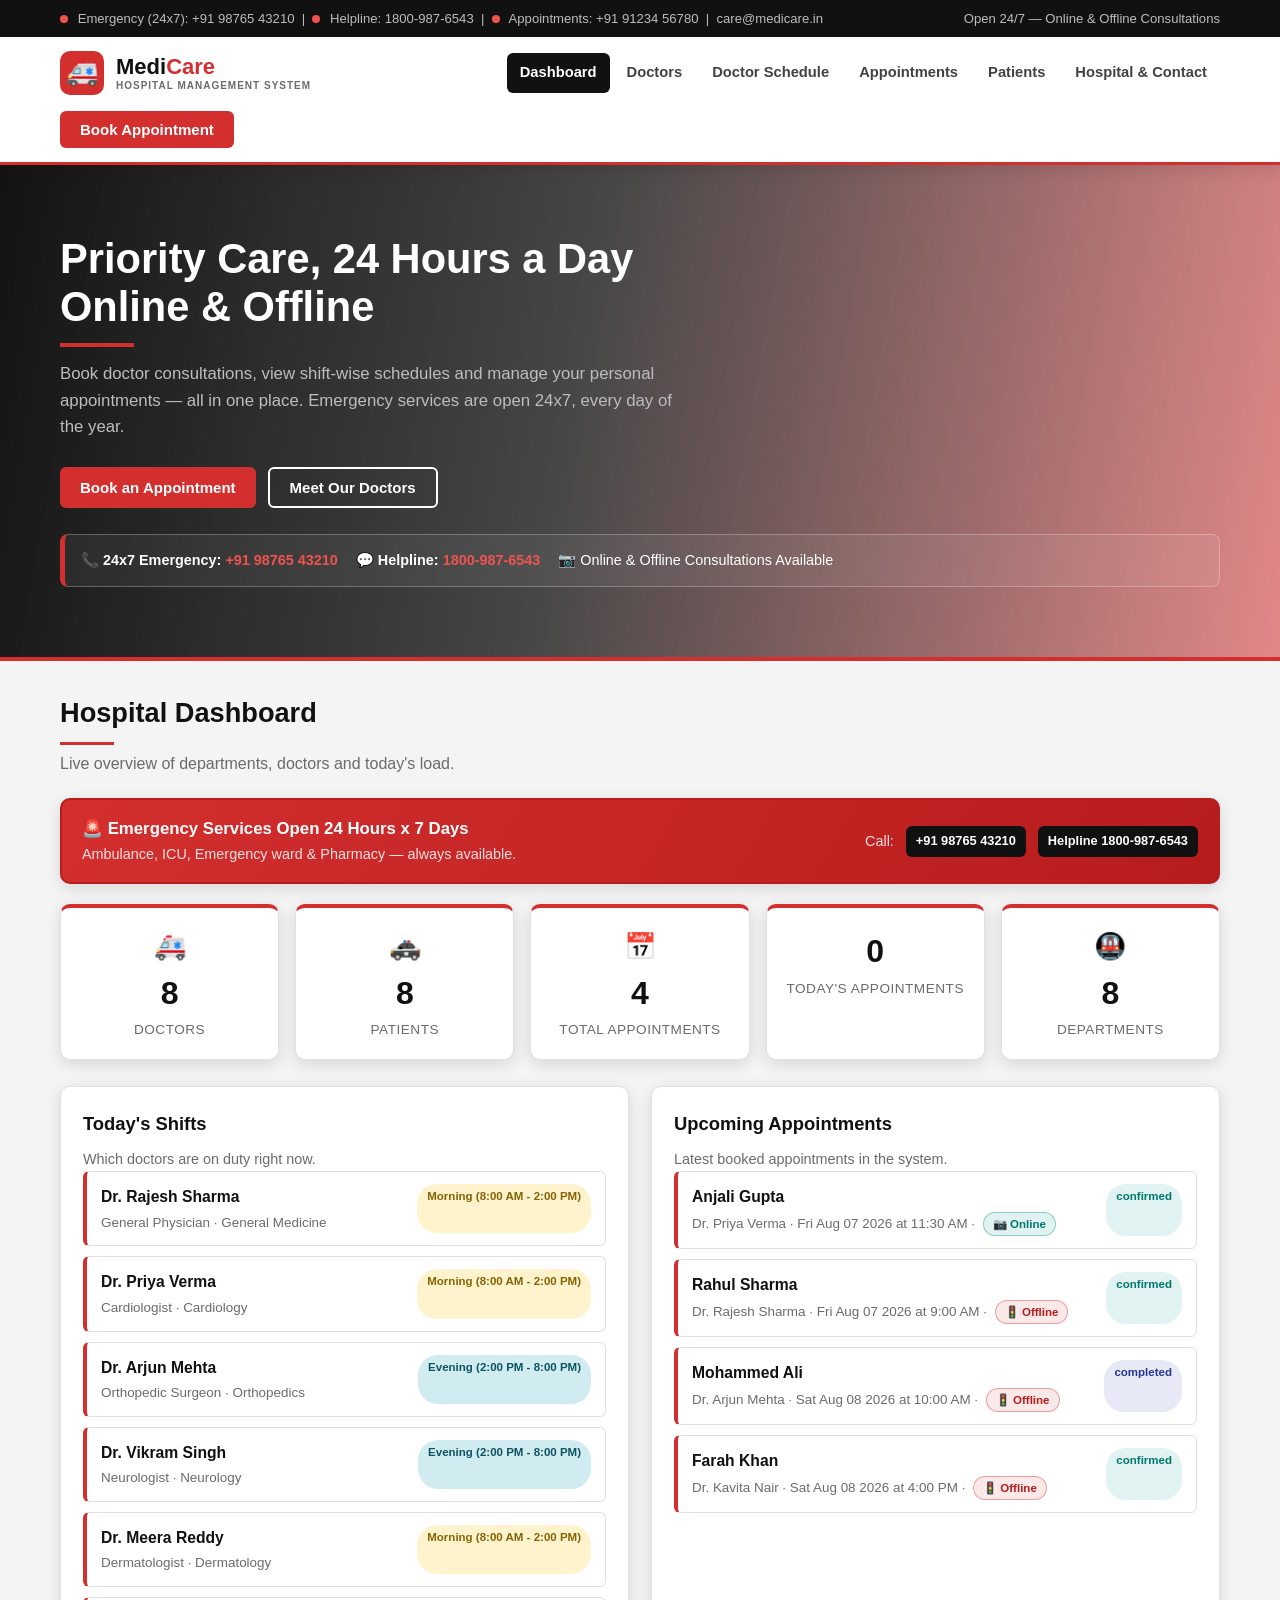
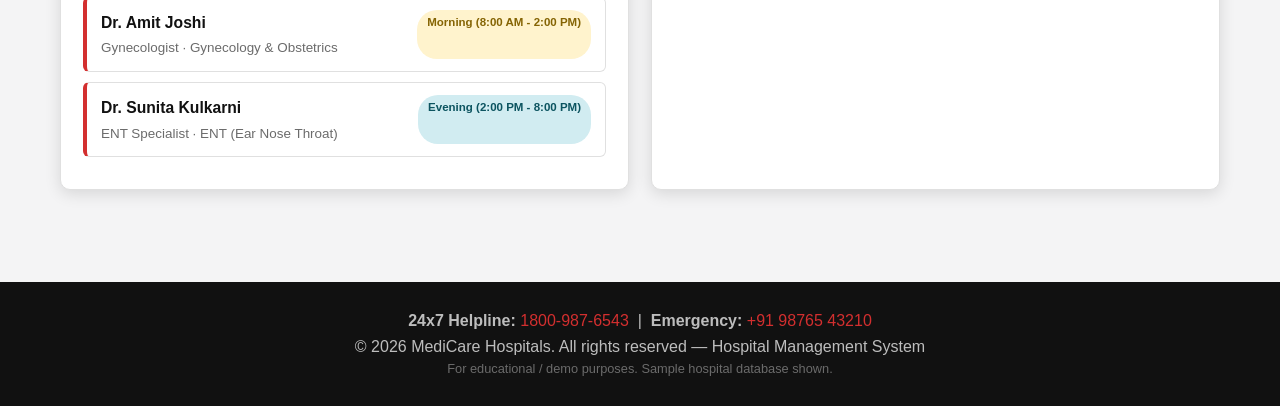
==== index.html @ 933fbe73 "Add MediCare Hospital Management System website" ====
<!DOCTYPE html>
<html lang="en">
<head>
    <meta charset="UTF-8">
    <meta name="viewport" content="width=device-width, initial-scale=1.0">
    <title>MediCare Hospital Management System</title>
    <link rel="stylesheet" href="css/style.css">
</head>
<body>

    <!-- Top Notification Bar -->
    <div class="topbar">
        <div class="container topbar-inner">
            <div class="topbar-item">
                <span class="dot"></span> Emergency (24x7): <a href="tel:+919876543210">+91 98765 43210</a> &nbsp;|&nbsp;
                <span class="dot"></span> Helpline: <a href="tel:18009876543">1800-987-6543</a> &nbsp;|&nbsp;
                <span class="dot"></span> Appointments: <a href="tel:+919123456780">+91 91234 56780</a> &nbsp;|&nbsp;
                <a href="mailto:care@medicare.in">care@medicare.in</a>
            </div>
            <div class="topbar-item">
                Open 24/7 &mdash; Online &amp; Offline Consultations
            </div>
        </div>
    </div>

    <!-- Header / Nav -->
    <header class="header">
        <div class="container header-inner">
            <div class="logo">
                <span class="logo-icon">&#128657;</span>
                <div class="logo-text">
                    Medi<span class="accent">Care</span>
                    <small>Hospital Management System</small>
                </div>
            </div>
            <nav class="nav">
                <a href="#" data-view="dashboard" class="active">Dashboard</a>
                <a href="#" data-view="doctors">Doctors</a>
                <a href="#" data-view="schedule">Doctor Schedule</a>
                <a href="#" data-view="appointments">Appointments</a>
                <a href="#" data-view="patients">Patients</a>
                <a href="#" data-view="hospital">Hospital &amp; Contact</a>
            </nav>
            <button class="btn btn-danger" id="btn-book-now">Book Appointment</button>
        </div>
    </header>

    <!-- HERO -->
    <section class="hero" id="hero">
        <div class="container">
            <h1>Priority Care, 24 Hours a Day<br>Online &amp; Offline</h1>
            <p>Book doctor consultations, view shift-wise schedules and manage your personal
                appointments &mdash; all in one place. Emergency services are open 24x7, every day of the year.</p>
            <div class="hero-actions">
                <button class="btn btn-danger" data-goto="appointments">Book an Appointment</button>
                <button class="btn btn-outline" data-goto="doctors">Meet Our Doctors</button>
            </div>
            <div class="hero-strip">
                <span>&#128222; <b>24x7 Emergency:</b> <a href="tel:+919876543210">+91 98765 43210</a></span>
                <span>&#128172; <b>Helpline:</b> <a href="tel:18009876543">1800-987-6543</a></span>
                <span>&#128247; Online &amp; Offline Consultations Available</span>
            </div>
        </div>
    </section>

    <!-- MAIN CONTENT -->
    <main class="container">

        <!-- DASHBOARD -->
        <section id="view-dashboard" class="view active">
            <div class="section-head">
                <h2>Hospital Dashboard</h2>
                <p>Live overview of departments, doctors and today's load.</p>
            </div>
            <div class="emergency-banner">
                <div>
                    <b>&#128680; Emergency Services Open 24 Hours x 7 Days</b>
                    <div class="muted">Ambulance, ICU, Emergency ward &amp; Pharmacy — always available.</div>
                </div>
                <div class="emergency-actions">
                    <span class="muted">Call:</span>
                    <a class="btn btn-danger btn-small" href="tel:+919876543210">+91 98765 43210</a>
                    <a class="btn btn-danger btn-small" href="tel:18009876543">Helpline 1800-987-6543</a>
                </div>
            </div>
            <div class="stats-grid">
                <div class="stat-card">
                    <div class="stat-icon">&#128657;</div>
                    <div class="stat-num" id="stat-doctors">0</div>
                    <div class="stat-label">Doctors</div>
                </div>
                <div class="stat-card">
                    <div class="stat-icon">&#128659;</div>
                    <div class="stat-num" id="stat-patients">0</div>
                    <div class="stat-label">Patients</div>
                </div>
                <div class="stat-card">
                    <div class="stat-icon">&#128197;</div>
                    <div class="stat-num" id="stat-appointments">0</div>
                    <div class="stat-label">Total Appointments</div>
                </div>
                <div class="stat-card">
                    <div class="stat-num" id="stat-today">0</div>
                    <div class="stat-label">Today's Appointments</div>
                </div>
                <div class="stat-card">
                    <div class="stat-icon">&#128647;</div>
                    <div class="stat-num" id="stat-departments">0</div>
                    <div class="stat-label">Departments</div>
                </div>
            </div>

            <div class="grid-2">
                <div class="card">
                    <h3>Today's Shifts</h3>
                    <p class="muted">Which doctors are on duty right now.</p>
                    <div id="dashboard-shifts"></div>
                </div>
                <div class="card">
                    <h3>Upcoming Appointments</h3>
                    <p class="muted">Latest booked appointments in the system.</p>
                    <div id="dashboard-appointments"></div>
                </div>
            </div>
        </section>

        <!-- DOCTORS -->
        <section id="view-doctors" class="view">
            <div class="section-head">
                <h2>Our Doctors</h2>
                <p>Search specialists and contact them directly. (Database sample data)</p>
            </div>
            <div class="toolbar">
                <input type="text" id="doctor-search" class="input" placeholder="Search by name, specialty or department...">
                <select id="doctor-dept-filter" class="input">
                    <option value="">All Departments</option>
                </select>
            </div>
            <div id="doctors-grid" class="doctors-grid"></div>
        </section>

        <!-- SCHEDULE -->
        <section id="view-schedule" class="view">
            <div class="section-head">
                <h2>Doctor Schedule</h2>
                <p>Shift-wise weekly schedule. Select a doctor and date to see their duty shift and timing.</p>
            </div>
            <div class="toolbar">
                <select id="schedule-doctor" class="input"></select>
                <input type="date" id="schedule-date" class="input">
            </div>
            <div class="grid-2">
                <div class="card" id="schedule-detail">
                    <h3>Shift Details</h3>
                    <div class="muted">Select a doctor and date to see the shift.</div>
                    <br>
                    <div class="shift-summary" id="schedule-summary"></div>
                </div>
                <div class="card">
                    <h3>Weekly Roster</h3>
                    <div class="muted">Full week view for the selected doctor.</div>
                    <div id="weekly-roster" class="roster"></div>
                </div>
            </div>
        </section>

        <!-- APPOINTMENTS -->
        <section id="view-appointments" class="view">
            <div class="section-head">
                <h2>Appointments</h2>
                <p>Book a new appointment with your preferred doctor and manage your personal appointments.</p>
            </div>
            <div class="grid-2">
                <div class="card">
                    <h3>Book New Appointment</h3>
                    <form id="appointment-form">
                        <label>Patient Full Name *</label>
                        <input type="text" id="appt-name" class="input" required>

                        <label>Gender *</label>
                        <select id="appt-gender" class="input" required>
                            <option value="">-- Select Gender --</option>
                            <option value="Male">Male</option>
                            <option value="Female">Female</option>
                            <option value="Other">Other</option>
                        </select>

                        <label>Phone Number *</label>
                        <input type="tel" id="appt-phone" class="input" required>

                        <label>Email *</label>
                        <input type="email" id="appt-email" class="input" required>

                        <label>Select Department</label>
                        <select id="appt-dept" class="input"></select>

                        <div class="doctor-row">
                            <div style="flex:1">
                                <label>Select Doctor *</label>
                                <select id="appt-doctor" class="input"></select>
                            </div>
                            <button type="button" class="btn btn-gray" id="btn-random-doctor"
                                title="Attach a random available doctor">&#127922; Random Doctor</button>
                        </div>
                        <div id="random-doctor-info" class="random-info muted"></div>

                        <label>Consultation Mode *</label>
                        <select id="appt-mode" class="input">
                            <option value="offline">Offline (Visit Hospital)</option>
                            <option value="online">Online (Video / Phone Consultation)</option>
                        </select>

                        <label>Appointment Date *</label>
                        <input type="date" id="appt-date" class="input" required>

                        <label>Available Time Slots (from doctor's shift)</label>
                        <div id="slot-picker" class="slot-picker">
                            <span class="muted">Choose a doctor &amp; date to see available slots.</span>
                        </div>

                        <label>Reason / Symptoms</label>
                        <textarea id="appt-reason" class="input" rows="3"
                            placeholder="Describe your symptoms briefly..."></textarea>

                        <button type="submit" class="btn btn-danger btn-block">Confirm Appointment</button>
                    </form>
                </div>
                <div class="card">
                    <h3>My Appointments</h3>
                    <div class="toolbar">
                        <input type="text" id="appt-search" class="input" placeholder="Search by name, doctor or phone...">
                    </div>
                    <div id="appointments-list"></div>
                </div>
            </div>
        </section>

        <!-- PATIENTS -->
        <section id="view-patients" class="view">
            <div class="section-head">
                <h2>Patient Directory</h2>
                <p>Registered patients in the hospital database.</p>
            </div>
            <div class="toolbar">
                <input type="text" id="patient-search" class="input" placeholder="Search patients...">
            </div>
            <div class="table-wrap">
                <table class="table">
                    <thead>
                        <tr>
                            <th>Patient ID</th>
                            <th>Name</th>
                            <th>Phone</th>
                            <th>Email</th>
                            <th>Blood Group</th>
                            <th>Age</th>
                            <th>Appointments</th>
                        </tr>
                    </thead>
                    <tbody id="patients-tbody"></tbody>
                </table>
            </div>
        </section>

        <!-- HOSPITAL & CONTACT -->
        <section id="view-hospital" class="view">
            <div class="section-head">
                <h2>Hospital &amp; Contact</h2>
                <p>Locations, contact details, opening times and hospital management information.</p>
            </div>
            <div class="grid-3">
                <div class="card contact-card">
                    <h3>Emergency / Contact</h3>
                    <p><b>24x7 Emergency:</b> <a href="tel:+919876543210">+91 98765 43210</a></p>
                    <p><b>24x7 Helpline:</b> <a href="tel:18009876543">1800-987-6543</a></p>
                    <p><b>Appointments:</b> <a href="tel:+919123456780">+91 91234 56780</a></p>
                    <p><b>Reception:</b> <a href="tel:+91120000000">+91 9120 000 000</a></p>
                    <p><b>Email:</b> <a href="mailto:care@medicare.in">care@medicare.in</a></p>
                    <p><b>Email:</b> <a href="mailto:appointments@medicare.in">appointments@medicare.in</a></p>
                </div>
                <div class="card contact-card">
                    <h3>🗺 Locations</h3>
                    <p><b>Main Campus</b><br>12, Health Avenue, MG Road, Indore, MP - 452001</p>
                    <p><b>City Branch</b><br>45, Green Park, Vijay Nagar, Indore, MP - 452010</p>
                    <p><b>North Wing</b><br>8, Ring Road, Bhopal, MP - 462001</p>
                </div>
                <div class="card contact-card">
                    <h3>🕒 Emergency Open 24x7</h3>
                    <p><b>Emergency / ICU:</b> Open 24 &times; 7, all year</p>
                    <p><b>Ambulance:</b> Available 24 &times; 7</p>
                    <p><b>Pharmacy:</b> Open 24 &times; 7</p>
                    <p><b>OPD (Outpatient):</b> Mon &mdash; Sat, 8:00 AM &ndash; 8:00 PM</p>
                    <p><b>Laboratory:</b> 7:00 AM &ndash; 10:00 PM</p>
                    <p><b>Sunday:</b> Emergency 24x7 &amp; OPD (10 AM &ndash; 2 PM)</p>
                    <h3 style="margin-top:18px">Consultation Options</h3>
                    <p><b>Offline:</b> Visit hospital in person &mdash; the doctor consults you face-to-face.</p>
                    <p><b>Online:</b> Video / phone consultation from home &mdash; book an online slot.</p>
                    <h3 style="margin-top:18px">Shift Timings</h3>
                    <p><b>Morning Shift:</b> 8:00 AM &ndash; 2:00 PM</p>
                    <p><b>Evening Shift:</b> 2:00 PM &ndash; 8:00 PM</p>
                    <p><b>Night Shift:</b> 8:00 PM &ndash; 8:00 AM</p>
                </div>
            </div>
            <div class="card">
                <h3>Contact any Doctor</h3>
                <p class="muted">Call or email any doctor directly from the roster below.</p>
                <div id="contact-doctors"></div>
            </div>
        </section>
    </main>

    <!-- FOOTER -->
    <footer class="footer">
        <div class="container">
            <p><b>24x7 Helpline:</b> <a href="tel:18009876543">1800-987-6543</a> &nbsp;|&nbsp;
                <b>Emergency:</b> <a href="tel:+919876543210">+91 98765 43210</a></p>
            <p>&copy; 2026 MediCare Hospitals. All rights reserved &mdash; Hospital Management System</p>
            <p class="muted">For educational / demo purposes. Sample hospital database shown.</p>
        </div>
    </footer>

    <!-- TOAST -->
    <div id="toast" class="toast"></div>

    <script src="js/data.js"></script>
    <script src="js/app.js"></script>
</body>
</html>
---- css/style.css ----
/* =========================================================
   MediCare Hospital Management System
   Theme: Red / Black / Gray
   ========================================================= */

:root {
    --red: #d32f2f;
    --red-dark: #b71c1c;
    --red-light: #ef5350;
    --black: #111111;
    --black-2: #1a1a1a;
    --gray-900: #212121;
    --gray-700: #424242;
    --gray-500: #6b6b6b;
    --gray-300: #bdbdbd;
    --gray-200: #e0e0e0;
    --gray-100: #f4f4f5;
    --gray-50: #fafafa;
    --white: #ffffff;
    --shadow: 0 4px 16px rgba(0, 0, 0, 0.12);
    --radius: 10px;
}

* { margin: 0; padding: 0; box-sizing: border-box; }

body {
    font-family: 'Segoe UI', Tahoma, Geneva, Verdana, sans-serif;
    background: var(--gray-100);
    color: var(--black);
    line-height: 1.6;
}

.container { max-width: 1200px; margin: 0 auto; padding: 0 20px; }

a { color: var(--red); text-decoration: none; }
a:hover { color: var(--red-dark); }

.muted { color: var(--gray-500); font-size: 0.9rem; }

/* ---------- TOP BAR ---------- */
.topbar {
    background: var(--black);
    color: var(--gray-300);
    font-size: 0.82rem;
    padding: 8px 0;
}
.topbar-inner { display: flex; justify-content: space-between; flex-wrap: wrap; gap: 8px; }
.topbar a { color: var(--gray-300); }
.topbar a:hover { color: var(--white); }
.dot {
    display: inline-block; width: 8px; height: 8px;
    background: var(--red-light); border-radius: 50%;
    margin-right: 6px; animation: pulse 1.4s infinite;
}
@keyframes pulse {
    0% { box-shadow: 0 0 0 0 rgba(239, 83, 80, 0.7); }
    70% { box-shadow: 0 0 0 8px rgba(239, 83, 80, 0); }
    100% { box-shadow: 0 0 0 0 rgba(239, 83, 80, 0); }
}

/* ---------- HEADER ---------- */
.header {
    background: var(--white);
    border-bottom: 3px solid var(--red);
    padding: 14px 0;
    position: sticky; top: 0; z-index: 50;
    box-shadow: var(--shadow);
}
.header-inner { display: flex; align-items: center; justify-content: space-between; gap: 16px; flex-wrap: wrap; }
.logo { display: flex; align-items: center; gap: 12px; }
.logo-icon {
    width: 44px; height: 44px;
    background: var(--red);
    color: var(--white);
    font-size: 26px; font-weight: 700;
    display: flex; align-items: center; justify-content: center;
    border-radius: 10px;
}
.logo-text {
    font-size: 22px; font-weight: 800; color: var(--black); line-height: 1.1;
}
.logo-text small {
    display: block; font-size: 10px; font-weight: 600;
    color: var(--gray-500); letter-spacing: 1px; text-transform: uppercase;
}
.accent { color: var(--red); }

.nav { display: flex; gap: 4px; flex-wrap: wrap; }
.nav a {
    color: var(--gray-700);
    font-weight: 600; font-size: 0.92rem;
    padding: 8px 13px; border-radius: 6px;
    transition: all .2s;
}
.nav a:hover { background: var(--gray-100); }
.nav a.active { background: var(--black); color: var(--white); }

/* ---------- BUTTONS ---------- */
.btn {
    display: inline-block;
    padding: 10px 20px;
    font-size: 0.94rem; font-weight: 700;
    border: none; border-radius: 6px; cursor: pointer;
    transition: all .2s;
}
.btn-danger { background: var(--red); color: var(--white); }
.btn-danger:hover { background: var(--red-dark); transform: translateY(-1px); }
.btn-block { width: 100%; margin-top: 14px; }
.btn-outline {
    background: transparent; color: var(--white);
    border: 2px solid var(--white);
}
.btn-outline:hover { background: var(--white); color: var(--black); }
.btn-small { padding: 5px 10px; font-size: 0.8rem; }
.btn-gray { background: var(--gray-200); color: var(--black); }
.btn-gray:hover { background: var(--gray-300); }

/* ---------- HERO ---------- */
.hero {
    background:
        linear-gradient(100deg, rgba(0,0,0,.92) 0%, rgba(33,33,33,.82) 45%, rgba(211,47,47,.55) 100%),
        repeating-linear-gradient(45deg, transparent, transparent 26px, rgba(255,255,255,.02) 26px, rgba(255,255,255,.02) 28px);
    color: var(--white);
    padding: 70px 0;
    border-bottom: 4px solid var(--red);
}
.hero h1 { font-size: 2.6rem; font-weight: 800; line-height: 1.15; margin-bottom: 14px; }
.hero h1::after { content: ''; display: block; width: 74px; height: 4px; background: var(--red); margin-top: 12px; }
.hero p { max-width: 620px; color: var(--gray-300); font-size: 1.05rem; margin-bottom: 26px; }
.hero-actions { display: flex; gap: 12px; flex-wrap: wrap; }

.hero-strip {
    display: flex; gap: 18px; flex-wrap: wrap;
    margin-top: 26px; padding: 14px 16px;
    border: 1px solid rgba(255,255,255,.25);
    border-left: 5px solid var(--red);
    background: rgba(255,255,255,.06);
    border-radius: 8px; font-size: 0.9rem;
}
.hero-strip a { color: var(--red-light); font-weight: 700; }
.hero-strip a:hover { color: var(--white); }

/* ---------- VIEWS ---------- */
.view { display: none; padding: 30px 0 40px; }
.view.active { display: block; animation: fadeIn .3s ease; }
@keyframes fadeIn { from { opacity: 0; transform: translateY(6px); } to { opacity: 1; transform: none; } }

.section-head { margin-bottom: 22px; }
.section-head h2 {
    font-size: 1.7rem; color: var(--black);
    position: relative; padding-bottom: 10px; margin-bottom: 6px;
}
.section-head h2::after {
    content: ''; position: absolute; left: 0; bottom: 0;
    width: 54px; height: 3px; background: var(--red);
}
.section-head p { color: var(--gray-500); }

/* ---------- STATS ---------- */
.emergency-banner {
    display: flex; justify-content: space-between; align-items: center;
    gap: 14px; flex-wrap: wrap;
    background: linear-gradient(120deg, var(--red), var(--red-dark));
    color: var(--white);
    padding: 16px 20px; border-radius: var(--radius);
    margin-bottom: 20px; box-shadow: var(--shadow);
    border: 2px solid var(--red-dark);
}
.emergency-banner .muted { color: rgba(255,255,255,.85); }
.emergency-banner b { font-size: 1.05rem; }
.emergency-banner a.btn { margin-left: 6px; }
.emergency-banner a.btn-danger { background: var(--black); }
.emergency-banner a.btn-danger:hover { background: var(--gray-700); }
.emergency-actions { display: flex; align-items: center; gap: 6px; flex-wrap: wrap; }

.stats-grid {
    display: grid;
    grid-template-columns: repeat(auto-fit, minmax(170px, 1fr));
    gap: 16px; margin-bottom: 26px;
}
.stat-card {
    background: var(--white);
    border: 1px solid var(--gray-200);
    border-top: 4px solid var(--red);
    border-radius: var(--radius);
    padding: 18px; text-align: center;
    box-shadow: var(--shadow);
}
.stat-icon { font-size: 26px; }
.stat-num { font-size: 2rem; font-weight: 800; color: var(--black); }
.stat-label { color: var(--gray-500); font-size: 0.85rem; text-transform: uppercase; letter-spacing: .5px; }

/* ---------- CARDS ---------- */
.card {
    background: var(--white);
    border: 1px solid var(--gray-200);
    border-radius: var(--radius);
    padding: 22px;
    box-shadow: var(--shadow);
    margin-bottom: 22px;
}
.card h3 { font-size: 1.15rem; color: var(--black); margin-bottom: 10px; }
.grid-2 { display: grid; grid-template-columns: 1fr 1fr; gap: 22px; }
.grid-3 { display: grid; grid-template-columns: repeat(auto-fit, minmax(300px, 1fr)); gap: 22px; }

/* ---------- TOOLBAR / INPUTS ---------- */
.toolbar {
    display: flex; gap: 12px; flex-wrap: wrap;
    margin-bottom: 18px; align-items: center;
}

.doctor-row {
    display: flex; gap: 12px; align-items: flex-end; flex-wrap: wrap;
}
.doctor-row .input { width: 100%; }
.doctor-row .btn {
    height: 42px; white-space: nowrap; flex-shrink: 0;
}
.random-info {
    margin-top: 8px; font-size: 0.85rem;
    background: rgba(211,47,47,.06);
    border-left: 3px solid var(--red);
    padding: 6px 10px; border-radius: 0 6px 6px 0;
}
.doc-attach {
    margin-top: 6px; font-size: 0.85rem;
    background: var(--gray-100);
    border-radius: 6px; padding: 4px 10px;
    display: inline-block;
}
.doc-attach a { font-weight: 600; }
.input {
    padding: 10px 14px;
    border: 1px solid var(--gray-300);
    border-radius: 6px;
    font-size: 0.95rem;
    background: var(--white); color: var(--black);
    flex: 1; min-width: 200px;
    transition: border .2s;
}
.input:focus { outline: none; border-color: var(--red); box-shadow: 0 0 0 3px rgba(211,47,47,.14); }
select.input { flex: 0 1 260px; }
textarea.input { resize: vertical; }
label { display: block; font-size: 0.85rem; font-weight: 700; color: var(--gray-700); margin: 12px 0 6px; }

/* ---------- DOCTORS GRID ---------- */
.doctors-grid {
    display: grid;
    grid-template-columns: repeat(auto-fill, minmax(270px, 1fr));
    gap: 18px;
}
.doctor-card {
    background: var(--white);
    border: 1px solid var(--gray-200);
    border-radius: var(--radius);
    overflow: hidden;
    box-shadow: var(--shadow);
    transition: transform .2s;
}
.doctor-card:hover { transform: translateY(-4px); }
.doctor-head {
    background: linear-gradient(120deg, var(--black), var(--gray-900));
    color: var(--white);
    padding: 16px; display: flex; gap: 14px; align-items: center;
}
.doctor-avatar {
    width: 54px; height: 54px; border-radius: 50%;
    background: var(--red); color: var(--white);
    display: flex; align-items: center; justify-content: center;
    font-weight: 800; font-size: 1.3rem;
    border: 3px solid var(--gray-700);
    flex-shrink: 0;
}
.doctor-head h4 { font-size: 1.05rem; }
.doctor-head .spec { color: var(--gray-300); font-size: 0.82rem; }
.doctor-body { padding: 14px 16px; font-size: 0.9rem; }
.doctor-body p { margin-bottom: 7px; color: var(--gray-700); }
.doctor-body b { color: var(--black); }
.doctor-actions { padding: 0 16px 16px; display: flex; gap: 8px; flex-wrap: wrap; }
.dept-tag {
    display: inline-block; font-size: 0.72rem; font-weight: 700;
    background: var(--gray-100); color: var(--gray-700);
    border: 1px solid var(--gray-300);
    padding: 2px 9px; border-radius: 20px; margin: 4px 4px 0 0;
}
.dept-tag.red { background: rgba(211,47,47,.1); color: var(--red-dark); border-color: var(--red-light); }

/* ---------- SCHEDULE ---------- */
.shift-summary .shift-line {
    border-left: 4px solid var(--red);
    background: var(--gray-50);
    padding: 10px 14px; margin: 8px 0; border-radius: 0 6px 6px 0;
}
.shift-line b { color: var(--black); }
.badge {
    display: inline-block; font-size: 0.72rem; font-weight: 700;
    padding: 3px 10px; border-radius: 20px;
}
.badge.morning { background: #fff3cd; color: #856404; }
.badge.evening { background: #d1ecf1; color: #0c5460; }
.badge.night { background: #e2e3e5; color: #383d3f; }
.badge.off { background: var(--red); color: var(--white); }

.roster { margin-top: 12px; }
.roster-day {
    display: flex; justify-content: space-between; align-items: center;
    padding: 10px 12px; border-bottom: 1px solid var(--gray-200);
    font-size: 0.9rem;
}
.roster-day .dow { font-weight: 700; color: var(--black); width: 44px; }
.roster-day.today { background: rgba(211,47,47,.08); border-radius: 6px; }

/* ---------- SLOT PICKER ---------- */
.slot-picker { display: flex; flex-wrap: wrap; gap: 8px; }
.slot {
    background: var(--gray-100);
    border: 1px solid var(--gray-300);
    border-radius: 6px;
    padding: 8px 12px;
    font-size: 0.85rem; font-weight: 600;
    color: var(--gray-700);
    cursor: pointer;
    transition: all .15s;
    user-select: none;
}
.slot:hover { border-color: var(--red); color: var(--red); }
.slot.selected { background: var(--red); border-color: var(--red); color: var(--white); }
.slot.taken {
    background: var(--gray-200); color: var(--gray-500);
    cursor: not-allowed; text-decoration: line-through;
}

/* ---------- TABLES ---------- */
.table-wrap { overflow-x: auto; background: var(--white); border: 1px solid var(--gray-200); border-radius: var(--radius); }
.table { width: 100%; border-collapse: collapse; font-size: 0.9rem; }
.table th {
    background: var(--black); color: var(--white);
    text-align: left; padding: 12px 14px; font-size: 0.8rem;
    text-transform: uppercase; letter-spacing: .5px;
}
.table td { padding: 12px 14px; border-bottom: 1px solid var(--gray-200); }
.table tbody tr:nth-child(even) { background: var(--gray-50); }
.table tbody tr:hover { background: rgba(211,47,47,.05); }

/* ---------- LISTS (appointments / patients) ---------- */
.list-item {
    border: 1px solid var(--gray-200);
    border-left: 4px solid var(--red);
    border-radius: 6px;
    padding: 12px 14px;
    margin-bottom: 10px;
    background: var(--white);
    display: flex; justify-content: space-between; gap: 10px; flex-wrap: wrap;
}
.list-item .li-main b { color: var(--black); font-size: 0.98rem; }
.list-item .li-main div { color: var(--gray-500); font-size: 0.84rem; margin-top: 2px; }
.status {
    display: inline-block; font-size: 0.72rem; font-weight: 700;
    padding: 3px 10px; border-radius: 20px;
}
.status.confirmed { background: rgba(0,150,136,.12); color: #00796b; }
.status.completed { background: rgba(63,81,181,.12); color: #283593; }
.status.cancelled { background: rgba(211,47,47,.12); color: var(--red-dark); }

.empty {
    text-align: center; color: var(--gray-500);
    padding: 24px 10px; font-size: 0.92rem;
}

/* ---------- MODE BADGES (online / offline) ---------- */
.mode {
    display: inline-block; font-size: 0.72rem; font-weight: 700;
    padding: 2px 9px; border-radius: 20px; margin-left: 4px;
    vertical-align: middle;
}
.mode.online  { background: rgba(0,150,136,.12); color: #00796b; border: 1px solid rgba(0,150,136,.4); }
.mode.offline { background: rgba(211,47,47,.10); color: var(--red-dark); border: 1px solid rgba(211,47,47,.4); }

/* ---------- TOAST ---------- */
.toast {
    position: fixed; bottom: 24px; right: 24px;
    background: var(--black); color: var(--white);
    padding: 14px 22px; border-radius: 8px;
    border-left: 5px solid var(--red);
    box-shadow: var(--shadow);
    opacity: 0; transform: translateY(20px);
    transition: all .3s; z-index: 100;
    pointer-events: none; max-width: 340px;
}
.toast.show { opacity: 1; transform: none; }

/* ---------- FOOTER ---------- */
.footer {
    background: var(--black); color: var(--gray-300);
    text-align: center; padding: 26px 0; margin-top: 30px;
}
.footer .muted { color: var(--gray-500); font-size: 0.8rem; }

/* ---------- RESPONSIVE ---------- */
@media (max-width: 860px) {
    .grid-2 { grid-template-columns: 1fr; }
    .header-inner { flex-direction: column; }
    .nav { justify-content: center; }
    .hero h1 { font-size: 2rem; }
    .tomorrow { display: none; }
}
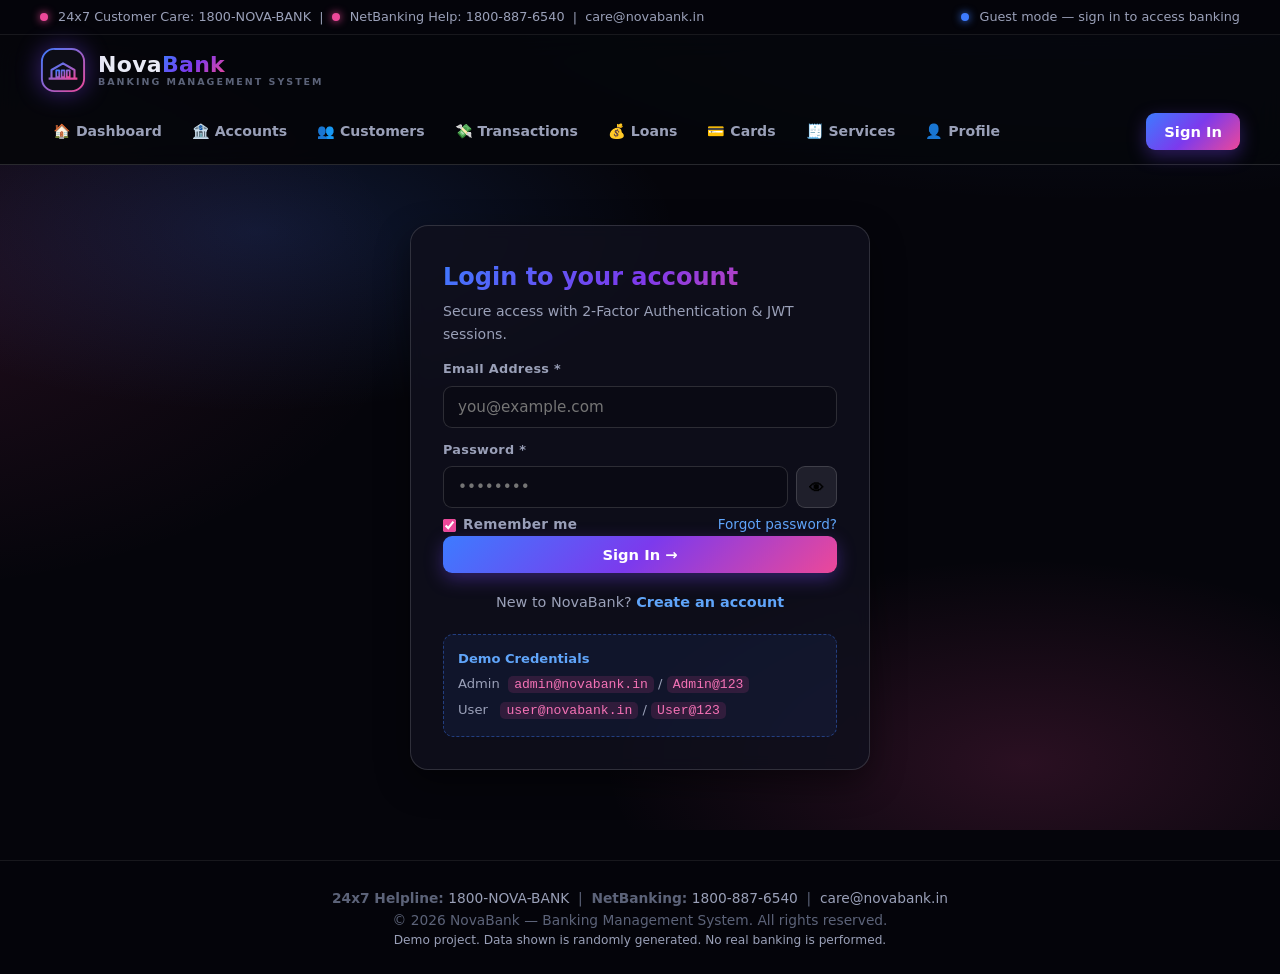
==== commit 77739a84: "Add PrismBank banking database system (black/pink/blue, OTP, CRUD, loans, reports)" ====
--- a/index.html
+++ b/index.html
@@ -3,308 +3,565 @@
 <head>
     <meta charset="UTF-8">
     <meta name="viewport" content="width=device-width, initial-scale=1.0">
-    <title>MediCare Hospital Management System</title>
+    <title>NovaBank — Banking Management System</title>
     <link rel="stylesheet" href="css/style.css">
 </head>
 <body>
 
-    <!-- Top Notification Bar -->
+    <!-- TOP BAR -->
     <div class="topbar">
         <div class="container topbar-inner">
             <div class="topbar-item">
-                <span class="dot"></span> Emergency (24x7): <a href="tel:+919876543210">+91 98765 43210</a> &nbsp;|&nbsp;
-                <span class="dot"></span> Helpline: <a href="tel:18009876543">1800-987-6543</a> &nbsp;|&nbsp;
-                <span class="dot"></span> Appointments: <a href="tel:+919123456780">+91 91234 56780</a> &nbsp;|&nbsp;
-                <a href="mailto:care@medicare.in">care@medicare.in</a>
-            </div>
-            <div class="topbar-item">
-                Open 24/7 &mdash; Online &amp; Offline Consultations
-            </div>
+                <span class="dot"></span> 24x7 Customer Care: <a href="tel:18006682265">1800-NOVA-BANK</a> &nbsp;|&nbsp;
+                <span class="dot"></span> NetBanking Help: <a href="tel:18009876540">1800-887-6540</a> &nbsp;|&nbsp;
+                <a href="mailto:care@novabank.in">care@novabank.in</a>
+            </div>
+            <div class="topbar-item" id="topbar-session"></div>
         </div>
     </div>
 
-    <!-- Header / Nav -->
+    <!-- HEADER -->
     <header class="header">
         <div class="container header-inner">
             <div class="logo">
-                <span class="logo-icon">&#128657;</span>
+                <svg viewBox="0 0 48 48" width="46" height="46" aria-hidden="true">
+                    <defs>
+                        <linearGradient id="lgN" x1="0" y1="0" x2="1" y2="1">
+                            <stop offset="0%" stop-color="#3d7bff"/>
+                            <stop offset="100%" stop-color="#ec4899"/>
+                        </linearGradient>
+                    </defs>
+                    <rect x="2" y="2" width="44" height="44" rx="13" fill="#0d0d16" stroke="url(#lgN)" stroke-width="2"/>
+                    <path d="M9 33h30M12 33v-9l12-7 12 7v9H12z" stroke="url(#lgN)" stroke-width="2.2" stroke-linejoin="round" fill="none"/>
+                    <path d="M17 24.5h3v7h-3zM22.5 24.5h3v7h-3zM28 24.5h3v7h-3z" stroke="url(#lgN)" stroke-width="1.8" stroke-linejoin="round" fill="none"/>
+                </svg>
                 <div class="logo-text">
-                    Medi<span class="accent">Care</span>
-                    <small>Hospital Management System</small>
-                </div>
-            </div>
-            <nav class="nav">
-                <a href="#" data-view="dashboard" class="active">Dashboard</a>
-                <a href="#" data-view="doctors">Doctors</a>
-                <a href="#" data-view="schedule">Doctor Schedule</a>
-                <a href="#" data-view="appointments">Appointments</a>
-                <a href="#" data-view="patients">Patients</a>
-                <a href="#" data-view="hospital">Hospital &amp; Contact</a>
-            </nav>
-            <button class="btn btn-danger" id="btn-book-now">Book Appointment</button>
+                    Nova<span class="accent">Bank</span>
+                    <small>Banking Management System</small>
+                </div>
+            </div>
+            <nav class="nav" id="main-nav"><!-- rendered by JS --></nav>
+            <div class="header-actions" id="header-user"></div>
         </div>
     </header>
 
-    <!-- HERO -->
-    <section class="hero" id="hero">
-        <div class="container">
-            <h1>Priority Care, 24 Hours a Day<br>Online &amp; Offline</h1>
-            <p>Book doctor consultations, view shift-wise schedules and manage your personal
-                appointments &mdash; all in one place. Emergency services are open 24x7, every day of the year.</p>
-            <div class="hero-actions">
-                <button class="btn btn-danger" data-goto="appointments">Book an Appointment</button>
-                <button class="btn btn-outline" data-goto="doctors">Meet Our Doctors</button>
-            </div>
-            <div class="hero-strip">
-                <span>&#128222; <b>24x7 Emergency:</b> <a href="tel:+919876543210">+91 98765 43210</a></span>
-                <span>&#128172; <b>Helpline:</b> <a href="tel:18009876543">1800-987-6543</a></span>
-                <span>&#128247; Online &amp; Offline Consultations Available</span>
+    <!-- AUTH SECTION -->
+    <section id="auth-section" class="auth-section">
+        <div class="auth-bg"></div>
+        <div class="auth-wrap">
+
+            <!-- LOGIN -->
+            <div class="auth-card" id="auth-login">
+                <h2>Login to your account</h2>
+                <p class="muted">Secure access with 2-Factor Authentication &amp; JWT sessions.</p>
+                <form id="login-form">
+                    <label>Email Address *</label>
+                    <input type="email" id="login-email" class="input" placeholder="you@example.com" required>
+                    <label>Password *</label>
+                    <div class="pwd-wrap">
+                        <input type="password" id="login-password" class="input" placeholder="••••••••" required>
+                        <button type="button" class="btn btn-icon" data-pwd-toggle="login-password">👁</button>
+                    </div>
+                    <div class="form-row-between">
+                        <label class="checkbox-line"><input type="checkbox" id="login-remember" checked> Remember me</label>
+                        <a href="#" id="link-forgot" class="link">Forgot password?</a>
+                    </div>
+                    <button type="submit" class="btn btn-grad btn-block">Sign In →</button>
+                </form>
+                <p class="auth-switch">New to NovaBank? <a href="#" id="link-register">Create an account</a></p>
+                <div class="demo-box">
+                    <b>Demo Credentials</b>
+                    <div>Admin &nbsp;<code>admin@novabank.in</code> / <code>Admin@123</code></div>
+                    <div>User &nbsp;&nbsp;<code>user@novabank.in</code> / <code>User@123</code></div>
+                </div>
+            </div>
+
+            <!-- REGISTER -->
+            <div class="auth-card hidden" id="auth-register">
+                <h2>Open your free account</h2>
+                <p class="muted">Register in 30 seconds — OTP verification protects your identity.</p>
+                <form id="register-form">
+                    <label>Full Name *</label>
+                    <input type="text" id="reg-name" class="input" placeholder="e.g. Rohan Sharma" required>
+                    <label>Email Address *</label>
+                    <input type="email" id="reg-email" class="input" placeholder="you@example.com" required>
+                    <label>Mobile Number *</label>
+                    <input type="tel" id="reg-phone" class="input" placeholder="+91 98765 43210" required>
+                    <label>Password *</label>
+                    <div class="pwd-wrap">
+                        <input type="password" id="reg-password" class="input" placeholder="Min 6 characters" required>
+                        <button type="button" class="btn btn-icon" data-pwd-toggle="reg-password">👁</button>
+                    </div>
+                    <button type="submit" class="btn btn-grad btn-block">Register &amp; Verify OTP →</button>
+                </form>
+                <p class="auth-switch">Already a member? <a href="#" id="link-login">Sign in</a></p>
+            </div>
+
+            <!-- FORGOT -->
+            <div class="auth-card hidden" id="auth-forgot">
+                <h2>Reset your password</h2>
+                <p class="muted">We'll send a 6-digit OTP to your registered email to verify your identity.</p>
+                <form id="forgot-form">
+                    <label>Registered Email *</label>
+                    <input type="email" id="forgot-email" class="input" placeholder="you@example.com" required>
+                    <button type="submit" class="btn btn-grad btn-block">Send OTP →</button>
+                </form>
+                <p class="auth-switch"><a href="#" id="link-login2">Back to sign in</a></p>
             </div>
         </div>
     </section>
 
-    <!-- MAIN CONTENT -->
-    <main class="container">
-
-        <!-- DASHBOARD -->
-        <section id="view-dashboard" class="view active">
-            <div class="section-head">
-                <h2>Hospital Dashboard</h2>
-                <p>Live overview of departments, doctors and today's load.</p>
-            </div>
-            <div class="emergency-banner">
-                <div>
-                    <b>&#128680; Emergency Services Open 24 Hours x 7 Days</b>
-                    <div class="muted">Ambulance, ICU, Emergency ward &amp; Pharmacy — always available.</div>
-                </div>
-                <div class="emergency-actions">
-                    <span class="muted">Call:</span>
-                    <a class="btn btn-danger btn-small" href="tel:+919876543210">+91 98765 43210</a>
-                    <a class="btn btn-danger btn-small" href="tel:18009876543">Helpline 1800-987-6543</a>
-                </div>
-            </div>
+    <!-- MAIN APP -->
+    <main class="container" id="app-main">
+
+        <!-- ============ DASHBOARD ============ -->
+        <section id="view-dashboard" class="view">
+            <div class="section-head">
+                <h2>Welcome back, <span id="dash-user">…</span></h2>
+                <p>Your one-stop banking overview — balances, quick actions and recent activity.</p>
+            </div>
+
+            <div class="hero-balance">
+                <div class="hb-left">
+                    <span class="hb-label">TOTAL BALANCE</span>
+                    <div class="hb-amount" id="dash-total-balance">₹0.00</div>
+                    <div class="hb-sub" id="dash-acc-count">0 accounts</div>
+                </div>
+                <div class="hb-right">
+                    <div class="quick-actions">
+                        <button class="qa" data-action="deposit"><span>⬇</span>Deposit</button>
+                        <button class="qa" data-action="withdraw"><span>⬆</span>Withdraw</button>
+                        <button class="qa" data-action="transfer"><span>⇄</span>Transfer</button>
+                        <button class="qa" data-action="upi"><span>📱</span>UPI Pay</button>
+                    </div>
+                </div>
+            </div>
+
             <div class="stats-grid">
-                <div class="stat-card">
-                    <div class="stat-icon">&#128657;</div>
-                    <div class="stat-num" id="stat-doctors">0</div>
-                    <div class="stat-label">Doctors</div>
-                </div>
-                <div class="stat-card">
-                    <div class="stat-icon">&#128659;</div>
-                    <div class="stat-num" id="stat-patients">0</div>
-                    <div class="stat-label">Patients</div>
-                </div>
-                <div class="stat-card">
-                    <div class="stat-icon">&#128197;</div>
-                    <div class="stat-num" id="stat-appointments">0</div>
-                    <div class="stat-label">Total Appointments</div>
-                </div>
-                <div class="stat-card">
-                    <div class="stat-num" id="stat-today">0</div>
-                    <div class="stat-label">Today's Appointments</div>
-                </div>
-                <div class="stat-card">
-                    <div class="stat-icon">&#128647;</div>
-                    <div class="stat-num" id="stat-departments">0</div>
-                    <div class="stat-label">Departments</div>
-                </div>
+                <div class="stat-card"><div class="stat-icon">🏦</div><div class="stat-num" id="dash-acc">0</div><div class="stat-label">Accounts</div></div>
+                <div class="stat-card"><div class="stat-icon">💰</div><div class="stat-num" id="dash-loans">0</div><div class="stat-label">Active Loans</div></div>
+                <div class="stat-card"><div class="stat-icon">💳</div><div class="stat-num" id="dash-cards">0</div><div class="stat-label">Cards</div></div>
+                <div class="stat-card"><div class="stat-icon">🔄</div><div class="stat-num" id="dash-txns">0</div><div class="stat-label">This Month Txns</div></div>
+                <div class="stat-card"><div class="stat-icon">⭐</div><div class="stat-num" id="dash-credit">N/A</div><div class="stat-label">Credit Score</div></div>
             </div>
 
             <div class="grid-2">
                 <div class="card">
-                    <h3>Today's Shifts</h3>
-                    <p class="muted">Which doctors are on duty right now.</p>
-                    <div id="dashboard-shifts"></div>
-                </div>
-                <div class="card">
-                    <h3>Upcoming Appointments</h3>
-                    <p class="muted">Latest booked appointments in the system.</p>
-                    <div id="dashboard-appointments"></div>
-                </div>
-            </div>
-        </section>
-
-        <!-- DOCTORS -->
-        <section id="view-doctors" class="view">
-            <div class="section-head">
-                <h2>Our Doctors</h2>
-                <p>Search specialists and contact them directly. (Database sample data)</p>
+                    <h3>Recent Transactions</h3>
+                    <p class="muted">Your latest 6 movements across all accounts.</p>
+                    <div id="dash-txn-list"></div>
+                </div>
+                <div class="card">
+                    <div class="card-flex">
+                        <h3>Notifications</h3>
+                        <button class="btn btn-sm btn-ghost" id="btn-clear-notifs">Clear all</button>
+                    </div>
+                    <div id="dash-notif-list"></div>
+                </div>
+            </div>
+
+            <div class="card" id="dash-accounts-mini">
+                <h3>Your Accounts at a Glance</h3>
+                <div class="acct-strip" id="dash-acct-strip"></div>
+            </div>
+        </section>
+
+        <!-- ============ ACCOUNTS ============ -->
+        <section id="view-accounts" class="view">
+            <div class="section-head">
+                <h2>My Accounts</h2>
+                <p>Savings, Current &amp; Fixed Deposits. Open a new account anytime.</p>
             </div>
             <div class="toolbar">
-                <input type="text" id="doctor-search" class="input" placeholder="Search by name, specialty or department...">
-                <select id="doctor-dept-filter" class="input">
-                    <option value="">All Departments</option>
-                </select>
-            </div>
-            <div id="doctors-grid" class="doctors-grid"></div>
-        </section>
-
-        <!-- SCHEDULE -->
-        <section id="view-schedule" class="view">
-            <div class="section-head">
-                <h2>Doctor Schedule</h2>
-                <p>Shift-wise weekly schedule. Select a doctor and date to see their duty shift and timing.</p>
+                <button class="btn btn-grad" id="btn-open-account">+ Open New Account</button>
+                <button class="btn btn-ghost" id="btn-gen-sample">🎲 Load Random Sample Data</button>
+            </div>
+            <div id="accounts-grid" class="accounts-grid"></div>
+        </section>
+
+        <!-- ============ CUSTOMERS ============ -->
+        <section id="view-customers" class="view">
+            <div class="section-head">
+                <h2>Customer Management</h2>
+                <p>View, add, update, search and delete bank customers. (Staff / Branch view)</p>
             </div>
             <div class="toolbar">
-                <select id="schedule-doctor" class="input"></select>
-                <input type="date" id="schedule-date" class="input">
-            </div>
-            <div class="grid-2">
-                <div class="card" id="schedule-detail">
-                    <h3>Shift Details</h3>
-                    <div class="muted">Select a doctor and date to see the shift.</div>
-                    <br>
-                    <div class="shift-summary" id="schedule-summary"></div>
-                </div>
-                <div class="card">
-                    <h3>Weekly Roster</h3>
-                    <div class="muted">Full week view for the selected doctor.</div>
-                    <div id="weekly-roster" class="roster"></div>
-                </div>
-            </div>
-        </section>
-
-        <!-- APPOINTMENTS -->
-        <section id="view-appointments" class="view">
-            <div class="section-head">
-                <h2>Appointments</h2>
-                <p>Book a new appointment with your preferred doctor and manage your personal appointments.</p>
-            </div>
-            <div class="grid-2">
-                <div class="card">
-                    <h3>Book New Appointment</h3>
-                    <form id="appointment-form">
-                        <label>Patient Full Name *</label>
-                        <input type="text" id="appt-name" class="input" required>
-
-                        <label>Gender *</label>
-                        <select id="appt-gender" class="input" required>
-                            <option value="">-- Select Gender --</option>
-                            <option value="Male">Male</option>
-                            <option value="Female">Female</option>
-                            <option value="Other">Other</option>
-                        </select>
-
-                        <label>Phone Number *</label>
-                        <input type="tel" id="appt-phone" class="input" required>
-
-                        <label>Email *</label>
-                        <input type="email" id="appt-email" class="input" required>
-
-                        <label>Select Department</label>
-                        <select id="appt-dept" class="input"></select>
-
-                        <div class="doctor-row">
-                            <div style="flex:1">
-                                <label>Select Doctor *</label>
-                                <select id="appt-doctor" class="input"></select>
-                            </div>
-                            <button type="button" class="btn btn-gray" id="btn-random-doctor"
-                                title="Attach a random available doctor">&#127922; Random Doctor</button>
-                        </div>
-                        <div id="random-doctor-info" class="random-info muted"></div>
-
-                        <label>Consultation Mode *</label>
-                        <select id="appt-mode" class="input">
-                            <option value="offline">Offline (Visit Hospital)</option>
-                            <option value="online">Online (Video / Phone Consultation)</option>
-                        </select>
-
-                        <label>Appointment Date *</label>
-                        <input type="date" id="appt-date" class="input" required>
-
-                        <label>Available Time Slots (from doctor's shift)</label>
-                        <div id="slot-picker" class="slot-picker">
-                            <span class="muted">Choose a doctor &amp; date to see available slots.</span>
-                        </div>
-
-                        <label>Reason / Symptoms</label>
-                        <textarea id="appt-reason" class="input" rows="3"
-                            placeholder="Describe your symptoms briefly..."></textarea>
-
-                        <button type="submit" class="btn btn-danger btn-block">Confirm Appointment</button>
-                    </form>
-                </div>
-                <div class="card">
-                    <h3>My Appointments</h3>
-                    <div class="toolbar">
-                        <input type="text" id="appt-search" class="input" placeholder="Search by name, doctor or phone...">
-                    </div>
-                    <div id="appointments-list"></div>
-                </div>
-            </div>
-        </section>
-
-        <!-- PATIENTS -->
-        <section id="view-patients" class="view">
-            <div class="section-head">
-                <h2>Patient Directory</h2>
-                <p>Registered patients in the hospital database.</p>
-            </div>
-            <div class="toolbar">
-                <input type="text" id="patient-search" class="input" placeholder="Search patients...">
+                <input type="text" id="customer-search" class="input" placeholder="Search by name, email, phone, city...">
+                <button class="btn btn-grad" id="btn-add-customer">+ Add Customer</button>
             </div>
             <div class="table-wrap">
                 <table class="table">
                     <thead>
                         <tr>
-                            <th>Patient ID</th>
-                            <th>Name</th>
-                            <th>Phone</th>
-                            <th>Email</th>
-                            <th>Blood Group</th>
-                            <th>Age</th>
-                            <th>Appointments</th>
+                            <th>Customer ID</th><th>Name</th><th>Phone</th><th>Email</th><th>City</th><th>Accounts</th><th>Action</th>
                         </tr>
                     </thead>
-                    <tbody id="patients-tbody"></tbody>
+                    <tbody id="customer-tbody"></tbody>
                 </table>
             </div>
         </section>
 
-        <!-- HOSPITAL & CONTACT -->
-        <section id="view-hospital" class="view">
-            <div class="section-head">
-                <h2>Hospital &amp; Contact</h2>
-                <p>Locations, contact details, opening times and hospital management information.</p>
+        <!-- ============ TRANSACTIONS ============ -->
+        <section id="view-transactions" class="view">
+            <div class="section-head">
+                <h2>Transactions</h2>
+                <p>Deposit, withdraw, transfer funds or pay via UPI. Everything is logged &amp; secured.</p>
+            </div>
+
+            <div class="txn-tabs" id="txn-tabs">
+                <button class="tab active" data-tab="deposit">Deposit</button>
+                <button class="tab" data-tab="withdraw">Withdraw</button>
+                <button class="tab" data-tab="transfer">Fund Transfer</button>
+                <button class="tab" data-tab="upi">UPI Transfer</button>
+            </div>
+
+            <div class="txn-panel" id="txn-panel-deposit">
+                <div class="card">
+                    <h3>Deposit Money</h3>
+                    <form id="deposit-form">
+                        <label>To Account *</label><select id="dep-account" class="input"></select>
+                        <label>Amount (₹) *</label><input type="number" id="dep-amount" class="input" min="1" placeholder="e.g. 5000" required>
+                        <label>Mode *</label>
+                        <select id="dep-mode" class="input"><option>Cash</option><option>Cheque</option><option>RTGS</option><option>NEFT</option></select>
+                        <label>Note</label><input type="text" id="dep-note" class="input" placeholder="e.g. Savings deposit">
+                        <button type="submit" class="btn btn-grad btn-block">Deposit Now</button>
+                    </form>
+                </div>
+            </div>
+
+            <div class="txn-panel hidden" id="txn-panel-withdraw">
+                <div class="card">
+                    <h3>Withdraw Money</h3>
+                    <form id="withdraw-form">
+                        <label>From Account *</label><select id="wit-account" class="input"></select>
+                        <label>Amount (₹) *</label><input type="number" id="wit-amount" class="input" placeholder="e.g. 2000" required>
+                        <label>Mode *</label>
+                        <select id="wit-mode" class="input"><option>ATM</option><option>Counter</option><option>Cheque</option></select>
+                        <button type="submit" class="btn btn-grad btn-block">Withdraw</button>
+                    </form>
+                </div>
+            </div>
+
+            <div class="txn-panel hidden" id="txn-panel-transfer">
+                <div class="card">
+                    <h3>Fund Transfer</h3>
+                    <form id="transfer-form">
+                        <label>From Account *</label><select id="tr-account" class="input"></select>
+                        <label>Beneficiary Account Number *</label><input type="text" id="tr-beneficiary" class="input" placeholder="11 digit account number" required>
+                        <label>Beneficiary Name (for verification)</label><input type="text" id="tr-name" class="input" placeholder="Name on account">
+                        <label>Amount (₹) *</label><input type="number" id="tr-amount" class="input" placeholder="1000" required>
+                        <label>Reference</label><input type="text" id="tr-note" class="input" placeholder="e.g. Rent / Gift">
+                        <button type="submit" class="btn btn-grad btn-block">Transfer Funds</button>
+                    </form>
+                </div>
+            </div>
+
+            <div class="txn-panel hidden" id="txn-panel-upi">
+                <div class="card">
+                    <h3>UPI Transfer (Simulation)</h3>
+                    <form id="upi-form">
+                        <label>From Account *</label><select id="upi-account" class="input"></select>
+                        <label>Payee UPI ID *</label><input type="text" id="upi-id" class="input" placeholder="vyapar@novabank" required>
+                        <label>Amount (₹) *</label><input type="number" id="upi-amount" class="input" placeholder="500" required>
+                        <label>UPI PIN (for verification)</label><input type="password" id="upi-pin" class="input" placeholder="Simulated UPI PIN" required>
+                        <button type="submit" class="btn btn-grad btn-block">Pay via UPI</button>
+                    </form>
+                </div>
+            </div>
+
+            <div class="card">
+                <div class="card-flex">
+                    <h3>Transaction History</h3>
+                    <button class="btn btn-ghost" id="btn-mini-statement">🧾 Mini Statement</button>
+                </div>
+                <div class="toolbar">
+                    <input type="text" id="txn-search" class="input" placeholder="Search description / type...">
+                    <select id="txn-filter" class="input">
+                        <option value="">All Types</option>
+                        <option>Deposit</option><option>Withdrawal</option>
+                        <option>Transfer</option><option>UPI Pay</option><option>Interest</option>
+                    </select>
+                </div>
+                <div class="table-wrap">
+                    <table class="table">
+                        <thead><tr><th>Date</th><th>Account</th><th>Type</th><th>Description</th><th>Amount</th><th>Balance</th></tr></thead>
+                        <tbody id="txn-tbody"></tbody>
+                    </table>
+                </div>
+            </div>
+        </section>
+
+        <!-- ============ LOANS ============ -->
+        <section id="view-loans" class="view">
+            <div class="section-head">
+                <h2>Loan Management</h2>
+                <p>Apply for a loan, track approval &amp; calculate your EMI instantly.</p>
+            </div>
+            <div class="grid-2">
+                <div class="card">
+                    <h3>Apply for a Loan</h3>
+                    <form id="loan-form">
+                        <label>Loan Type *</label>
+                        <select id="loan-type" class="input">
+                            <option>Home Loan</option><option>Personal Loan</option><option>Car Loan</option>
+                            <option>Education Loan</option><option>Business Loan</option>
+                        </select>
+                        <label>Amount (₹) *</label><input type="number" id="loan-amount" class="input" placeholder="e.g. 5,00,000" required>
+                        <label>Tenure (Months) *</label><input type="number" id="loan-tenure" class="input" placeholder="e.g. 60" required>
+                        <label>Existing Monthly Income (₹)</label><input type="number" id="loan-income" class="input" placeholder="e.g. 60,000">
+                        <label>Purpose</label><textarea id="loan-purpose" class="input" rows="3" placeholder="Why do you need this loan?"></textarea>
+                        <button type="submit" class="btn btn-grad btn-block">Submit Application →</button>
+                    </form>
+                </div>
+                <div class="card">
+                    <h3>EMI Calculator</h3>
+                    <p class="muted">Instantly compute Equated Monthly Instalment.</p>
+                    <label>Principal (₹)</label><input type="number" id="emi-p" class="input" value="500000">
+                    <label>Annual Interest Rate (%)</label><input type="number" id="emi-r" class="input" value="9.5" step="0.1">
+                    <label>Tenure (Months)</label><input type="number" id="emi-n" class="input" value="60">
+                    <button class="btn btn-grad btn-block" id="btn-calc-emi">Calculate EMI →</button>
+                    <div class="emi-result" id="emi-result"></div>
+                </div>
+            </div>
+            <div class="card">
+                <h3>My Loan Applications</h3>
+                <div class="table-wrap">
+                    <table class="table">
+                        <thead><tr><th>Loan ID</th><th>Type</th><th>Amount</th><th>Tenure</th><th>EMI</th><th>Rate</th><th>Status</th><th>Applied</th></tr></thead>
+                        <tbody id="loan-tbody"></tbody>
+                    </table>
+                </div>
+            </div>
+        </section>
+
+        <!-- ============ CARDS ============ -->
+        <section id="view-cards" class="view">
+            <div class="section-head">
+                <h2>Card Management</h2>
+                <p>Request Debit / Credit cards, block them instantly &amp; generate PINs.</p>
+            </div>
+            <div class="grid-2">
+                <div class="card">
+                    <h3>Request a New Card</h3>
+                    <form id="card-form">
+                        <label>Card Type *</label>
+                        <select id="card-type"><option>Debit Card</option><option>Credit Card</option></select>
+                        <label>Link to Account (Debit only) *</label><select id="card-account" class="input"></select>
+                        <label>Card Variant *</label>
+                        <select id="card-variant"><option>Classic</option><option>Gold</option><option>Platinum</option><option>Infinite</option></select>
+                        <button type="submit" class="btn btn-grad btn-block">Request Card →</button>
+                    </form>
+                </div>
+                <div class="card">
+                    <h3>My Cards</h3>
+                    <div id="cards-list"></div>
+                </div>
+            </div>
+        </section>
+
+        <!-- ============ SERVICES ============ -->
+        <section id="view-services" class="view">
+            <div class="section-head">
+                <h2>Banking Services</h2>
+                <p>Balance inquiry, passbook, cheque book, interest calculator &amp; bank statement.</p>
             </div>
             <div class="grid-3">
-                <div class="card contact-card">
-                    <h3>Emergency / Contact</h3>
-                    <p><b>24x7 Emergency:</b> <a href="tel:+919876543210">+91 98765 43210</a></p>
-                    <p><b>24x7 Helpline:</b> <a href="tel:18009876543">1800-987-6543</a></p>
-                    <p><b>Appointments:</b> <a href="tel:+919123456780">+91 91234 56780</a></p>
-                    <p><b>Reception:</b> <a href="tel:+91120000000">+91 9120 000 000</a></p>
-                    <p><b>Email:</b> <a href="mailto:care@medicare.in">care@medicare.in</a></p>
-                    <p><b>Email:</b> <a href="mailto:appointments@medicare.in">appointments@medicare.in</a></p>
-                </div>
-                <div class="card contact-card">
-                    <h3>🗺 Locations</h3>
-                    <p><b>Main Campus</b><br>12, Health Avenue, MG Road, Indore, MP - 452001</p>
-                    <p><b>City Branch</b><br>45, Green Park, Vijay Nagar, Indore, MP - 452010</p>
-                    <p><b>North Wing</b><br>8, Ring Road, Bhopal, MP - 462001</p>
-                </div>
-                <div class="card contact-card">
-                    <h3>🕒 Emergency Open 24x7</h3>
-                    <p><b>Emergency / ICU:</b> Open 24 &times; 7, all year</p>
-                    <p><b>Ambulance:</b> Available 24 &times; 7</p>
-                    <p><b>Pharmacy:</b> Open 24 &times; 7</p>
-                    <p><b>OPD (Outpatient):</b> Mon &mdash; Sat, 8:00 AM &ndash; 8:00 PM</p>
-                    <p><b>Laboratory:</b> 7:00 AM &ndash; 10:00 PM</p>
-                    <p><b>Sunday:</b> Emergency 24x7 &amp; OPD (10 AM &ndash; 2 PM)</p>
-                    <h3 style="margin-top:18px">Consultation Options</h3>
-                    <p><b>Offline:</b> Visit hospital in person &mdash; the doctor consults you face-to-face.</p>
-                    <p><b>Online:</b> Video / phone consultation from home &mdash; book an online slot.</p>
-                    <h3 style="margin-top:18px">Shift Timings</h3>
-                    <p><b>Morning Shift:</b> 8:00 AM &ndash; 2:00 PM</p>
-                    <p><b>Evening Shift:</b> 2:00 PM &ndash; 8:00 PM</p>
-                    <p><b>Night Shift:</b> 8:00 PM &ndash; 8:00 AM</p>
-                </div>
-            </div>
-            <div class="card">
-                <h3>Contact any Doctor</h3>
-                <p class="muted">Call or email any doctor directly from the roster below.</p>
-                <div id="contact-doctors"></div>
+                <div class="card service-card">
+                    <h3>⚖ Balance Inquiry</h3>
+                    <label>Select Account</label><select id="bal-account" class="input"></select>
+                    <button class="btn btn-ghost" id="btn-balance">Check Balance</button>
+                    <div class="service-output" id="bal-output"></div>
+                </div>
+                <div class="card service-card">
+                    <h3>📖 Passbook</h3>
+                    <p class="muted">Download / view electronic passbook for any account.</p>
+                    <label>Select Account</label><select id="pass-account" class="input"></select>
+                    <button class="btn btn-ghost" id="btn-passbook">View Passbook</button>
+                </div>
+                <div class="card service-card">
+                    <h3>🩺 Cheque Book</h3>
+                    <p class="muted">Request a new 25-leaf cheque book for any account.</p>
+                    <label>Select Account</label><select id="cheque-account" class="input"></select>
+                    <button class="btn btn-ghost" id="btn-cheque">Request Cheque Book</button>
+                </div>
+                <div class="card service-card">
+                    <h3>📈 Interest Calculator</h3>
+                    <div class="toolbar-inline">
+                        <select id="int-type"><option>Simple Interest</option><option>Fixed Deposit</option></select>
+                    </div>
+                    <label>Principal (₹)</label><input type="number" id="int-p" class="input" value="150000">
+                    <label>Annual Rate (%)</label><input type="number" id="int-r" class="input" value="7.1" step="0.1">
+                    <label>Years</label><input type="number" id="int-t" class="input" value="3">
+                    <button class="btn btn-primary btn-block" id="btn-interest">Calculate →</button>
+                    <div class="bal-output" id="int-output"></div>
+                </div>
+                <div class="card service-card">
+                    <h3>📄 Bank Statement (PDF)</h3>
+                    <p class="muted">Generate &amp; download a printable statement for your accounts.</p>
+                    <label>Select Account</label><select id="stmt-account" class="input"></select>
+                    <label>Period</label>
+                    <select id="stmt-period" class="input"><option value="7">Last 7 days</option><option value="30">Last 30 days</option><option value="90">Last 90 days</option><option value="365">Last 1 year</option></select>
+                    <button class="btn btn-grad btn-block" id="btn-statement">Generate Statement (PDF)</button>
+                </div>
+                <div class="card service-card">
+                    <h3>🛡 Safe &amp; Secure</h3>
+                    <div class="secure-list">
+                        <div>🔐 Password Encryption <b class="ok">Active</b></div>
+                        <div>📱 OTP Verification <b class="ok">Active</b></div>
+                        <div>🛂 2-Factor Auth <b id="sec-2fa">—</b></div>
+                        <div>🗒 Activity Logs <b class="ok">Active</b></div>
+                    </div>
+                </div>
+            </div>
+        </section>
+
+        <!-- ============ PROFILE ============ -->
+        <section id="view-profile" class="view">
+            <div class="section-head">
+                <h2>Profile &amp; Security</h2>
+                <p>Manage personal details, passwords, two-factor authentication &amp; recent activity.</p>
+            </div>
+            <div class="grid-2">
+                <div class="card">
+                    <h3>Personal Information</h3>
+                    <form id="profile-form">
+                        <label>Full Name *</label><input type="text" id="pro-name" class="input" required>
+                        <label>Phone *</label><input type="tel" id="pro-phone" class="input" required>
+                        <label>Address</label><input type="text" id="pro-address" class="input">
+                        <button type="submit" class="btn btn-primary btn-block">Update Profile</button>
+                    </form>
+                </div>
+                <div class="card">
+                    <h3>Security Settings</h3>
+                    <label>Change Password</label>
+                    <form id="pwd-form">
+                        <input type="password" id="pwd-old" class="input" placeholder="Current password" required>
+                        <input type="password" id="pwd-new" class="input" placeholder="New password" required style="margin-top:8px">
+                        <button type="submit" class="btn btn-primary btn-block">Update Password</button>
+                    </form>
+                    <hr class="sep">
+                    <div class="toggle-row">
+                        <div>
+                            <b>Two-Factor Authentication (2FA)</b>
+                            <div class="muted">Verify OTP at every login.</div>
+                        </div>
+                        <label class="switch">
+                            <input type="checkbox" id="twofa-toggle">
+                            <span class="slider"></span>
+                        </label>
+                    </div>
+                    <div class="toggle-row">
+                        <div>
+                            <b>SMS / Email Alerts</b>
+                            <div class="muted">Get transaction &amp; low-balance notifications.</div>
+                        </div>
+                        <label class="switch">
+                            <input type="checkbox" id="alerts-toggle" checked>
+                            <span class="slider"></span>
+                        </label>
+                    </div>
+                    <div class="toggle-row">
+                        <div>
+                            <b>Logout everywhere</b>
+                            <div class="muted">End all active sessions.</div>
+                        </div>
+                        <button class="btn btn-danger" id="btn-logout-all">Logout All</button>
+                    </div>
+                </div>
+                <div class="card">
+                    <h3>Activity Log</h3>
+                    <div class="table-wrap">
+                        <table class="table">
+                            <thead><tr><th>Timestamp</th><th>Action</th></tr></thead>
+                            <tbody id="activity-tbody"></tbody>
+                        </table>
+                    </div>
+                </div>
+                <div class="card">
+                    <h3>Active Sessions</h3>
+                    <div class="muted">Devices currently logged into your account (demo / simulated).</div>
+                    <div id="sessions-list"></div>
+                </div>
+            </div>
+        </section>
+
+        <!-- ============ ADMIN ============ -->
+        <section id="view-admin" class="view">
+            <div class="section-head">
+                <h2>Admin Panel</h2>
+                <p>Full control — user management, account approval, loans &amp; analytics.</p>
+            </div>
+            <div class="admin-tabs" id="admin-tabs">
+                <button class="atab active" data-atab="dash">Dashboard</button>
+                <button class="atab" data-atab="users">Users</button>
+                <button class="atab" data-atab="approvals">Approve Accounts</button>
+                <button class="atab" data-atab="adminloans">Manage Loans</button>
+                <button class="atab" data-atab="reports">Reports</button>
+            </div>
+
+            <div class="apanel" id="apanel-dash">
+                <div class="stats-grid">
+                    <div class="stat-card"><div class="stat-icon">👥</div><div class="stat-num" id="as-customers">0</div><div class="stat-label">Customers</div></div>
+                    <div class="stat-card"><div class="stat-icon">🏦</div><div class="stat-num" id="as-accounts">0</div><div class="stat-label">Accounts</div></div>
+                    <div class="stat-card"><div class="stat-icon">💰</div><div class="stat-num" id="as-deposits">₹0</div><div class="stat-label">Total Deposits</div></div>
+                    <div class="stat-card"><div class="stat-icon">📤</div><div class="stat-num" id="as-loans">₹0</div><div class="stat-label">Loans Disbursed</div></div>
+                    <div class="stat-card"><div class="stat-icon">🔒</div><div class="stat-num" id="as-pending">0</div><div class="stat-label">Pending Approvals</div></div>
+                </div>
+                <div class="grid-2">
+                    <div class="card">
+                        <h3>Monthly Transaction Volume (₹)</h3>
+                        <div id="chart-bars" class="chart-bars"></div>
+                    </div>
+                    <div class="card">
+                        <h3>Record Book</h3>
+                        <div class="muted">Latest 6 account openings &amp; activity in the bank.</div>
+                        <div id="admin-live"></div>
+                    </div>
+                </div>
+            </div>
+
+            <div class="apanel hidden" id="apanel-users">
+                <div class="card">
+                    <h3>Manage Users</h3>
+                    <div class="table-wrap">
+                        <table class="table">
+                            <thead><tr><th>User</th><th>Email</th><th>Role</th><th>2FA</th><th>Status</th><th>Actions</th></tr></thead>
+                            <tbody id="users-tbody"></tbody>
+                        </table>
+                    </div>
+                </div>
+            </div>
+
+            <div class="apanel hidden" id="apanel-approvals">
+                <div class="card">
+                    <h3>Approve Accounts</h3>
+                    <p class="muted">Newly opened accounts awaiting approval. Publicly dormant until approved.</p>
+                    <div id="approval-list"></div>
+                </div>
+            </div>
+
+            <div class="apanel hidden" id="apanel-adminloans">
+                <div class="card">
+                    <h3>Loan Applications</h3>
+                    <div class="table-wrap">
+                        <table class="table">
+                            <thead><tr><th>ID</th><th>Customer</th><th>Type</th><th>Amount</th><th>EMI</th><th>Status</th><th>Actions</th></tr></thead>
+                            <tbody id="alloan-tbody"></tbody>
+                        </table>
+                    </div>
+                </div>
+            </div>
+
+            <div class="apanel hidden" id="apanel-reports">
+                <div class="grid-3">
+                    <div class="card"><h3>Account Mix</h3><div id="chart-mix-wrap"></div></div>
+                    <div class="card"><h3>Loan Book</h3><div class="muted">Disbursed by category.</div><div id="loan-book"></div></div>
+                    <div class="card"><h3>Top Customers</h3><div class="muted">By total balance.</div><div id="top-customers"></div></div>
+                </div>
+                <div class="card">
+                    <h3>Branch Analytics Snapshot</h3>
+                    <div class="kv-grid" id="report-kv"></div>
+                </div>
             </div>
         </section>
     </main>
@@ -312,15 +569,53 @@
     <!-- FOOTER -->
     <footer class="footer">
         <div class="container">
-            <p><b>24x7 Helpline:</b> <a href="tel:18009876543">1800-987-6543</a> &nbsp;|&nbsp;
-                <b>Emergency:</b> <a href="tel:+919876543210">+91 98765 43210</a></p>
-            <p>&copy; 2026 MediCare Hospitals. All rights reserved &mdash; Hospital Management System</p>
-            <p class="muted">For educational / demo purposes. Sample hospital database shown.</p>
+            <p><b>24x7 Helpline:</b> <a href="tel:180009668265">1800-NOVA-BANK</a> &nbsp;|&nbsp; <b>NetBanking:</b> <a href="tel:18008876540">1800-887-6540</a> &nbsp;|&nbsp; <a href="mailto:care@novabank.in">care@novabank.in</a></p>
+            <p>&copy; 2026 NovaBank — Banking Management System. All rights reserved.</p>
+            <p class="muted">Demo project. Data shown is randomly generated. No real banking is performed.</p>
         </div>
     </footer>
 
+    <!-- OTP MODAL -->
+    <div class="modal-overlay hidden" id="otp-modal">
+        <div class="modal">
+            <h3>🔐 OTP Verification</h3>
+            <p class="muted" id="otp-purpose">We sent a 6-digit code to your registered contact.</p>
+            <div class="demo-otp" id="demo-otp">—</div>
+            <div class="otp-row">
+                <input type="text" id="otp-input" class="input otp-input" maxlength="6" inputmode="numeric" placeholder="Enter 6-digit OTP">
+            </div>
+            <div class="modal-actions">
+                <button class="btn btn-ghost" id="otp-cancel">Cancel</button>
+                <button class="btn btn-grad" id="otp-verify">Verify OTP →</button>
+            </div>
+            <button class="btn-link" id="otp-resend">Resend OTP</button>
+        </div>
+    </div>
+
+    <!-- GENERIC MODAL -->
+    <div class="modal-overlay hidden" id="modal">
+        <div class="modal modal-lg" id="modal-box"></div>
+    </div>
+
+    <!-- MINI STATEMENT MODAL -->
+    <div class="modal-overlay hidden" id="mini-modal">
+        <div class="modal modal-lg">
+            <div class="card-flex">
+                <h3>Mini Statement</h3>
+                <button class="btn btn-ghost" id="mini-close">✕ Close</button>
+            </div>
+            <div id="mini-content"></div>
+        </div>
+    </div>
+
+    <!-- PRINT / STATEMENT AREA -->
+    <div id="print-area"></div>
+
     <!-- TOAST -->
     <div id="toast" class="toast"></div>
+
+    <!-- NOTIFICATION DROPDOWN -->
+    <div class="notif-panel hidden" id="notif-panel"></div>
 
     <script src="js/data.js"></script>
     <script src="js/app.js"></script>
--- a/css/style.css
+++ b/css/style.css
@@ -1,406 +1,577 @@
 /* =========================================================
-   MediCare Hospital Management System
-   Theme: Red / Black / Gray
+   NovaBank — Banking Management System
+   Theme: Black / Blue / Pink  (dark premium)
    ========================================================= */
 
 :root {
-    --red: #d32f2f;
-    --red-dark: #b71c1c;
-    --red-light: #ef5350;
-    --black: #111111;
-    --black-2: #1a1a1a;
-    --gray-900: #212121;
-    --gray-700: #424242;
-    --gray-500: #6b6b6b;
-    --gray-300: #bdbdbd;
-    --gray-200: #e0e0e0;
-    --gray-100: #f4f4f5;
-    --gray-50: #fafafa;
-    --white: #ffffff;
-    --shadow: 0 4px 16px rgba(0, 0, 0, 0.12);
-    --radius: 10px;
+    --bg: #05050b;
+    --bg-2: #0a0a14;
+    --bg-3: #0f0f1c;
+    --card: #10101d;
+    --card-2: #161627;
+    --line: rgba(255, 255, 255, 0.08);
+    --line-strong: rgba(255, 255, 255, 0.14);
+
+    --blue: #3d7bff;
+    --blue-2: #60a5fa;
+    --pink: #ec4899;
+    --pink-2: #f472b6;
+    --grad: linear-gradient(135deg, #3d7bff 0%, #7c3aed 50%, #ec4899 100%);
+    --grad-soft: linear-gradient(135deg, rgba(61,123,255,.16), rgba(236,72,153,.16));
+
+    --text: #e9eaf6;
+    --text-dim: #9aa0b8;
+    --text-faint: #5c6379;
+
+    --green: #34d399;
+    --red: #f43f5e;
+    --amber: #fbbf24;
+    --teal: #22d3ee;
+
+    --shadow: 0 12px 34px rgba(0, 0, 0, 0.45);
+    --glow-blue: 0 0 0 3px rgba(61,123,255,.16);
+    --radius: 14px;
+    --font: 'Segoe UI', 'Inter', system-ui, -apple-system, sans-serif;
 }
 
 * { margin: 0; padding: 0; box-sizing: border-box; }
 
+html { scrollbar-color: #2a2a40 #05060b; }
+
 body {
-    font-family: 'Segoe UI', Tahoma, Geneva, Verdana, sans-serif;
-    background: var(--gray-100);
-    color: var(--black);
+    font-family: var(--font);
+    background:
+        radial-gradient(1200px 500px at 85% -10%, rgba(61,123,255,.14), transparent 60%),
+        radial-gradient(900px 500px at -10% 30%, rgba(236,72,153,.12), transparent 60%),
+        var(--bg);
+    color: var(--text);
     line-height: 1.6;
-}
-
-.container { max-width: 1200px; margin: 0 auto; padding: 0 20px; }
-
-a { color: var(--red); text-decoration: none; }
-a:hover { color: var(--red-dark); }
-
-.muted { color: var(--gray-500); font-size: 0.9rem; }
+    min-height: 100vh;
+}
+
+.container { max-width: 1240px; margin: 0 auto; padding: 0 20px; }
+
+a { color: var(--blue-2); text-decoration: none; }
+a:hover { color: var(--pink-2); }
+
+.muted { color: var(--text-dim); font-size: 0.88rem; }
+.hidden { display: none !important; }
+.ok { color: var(--green); }
+.bad { color: var(--red); }
+
+::-webkit-scrollbar { width: 10px; height: 10px; }
+::-webkit-scrollbar-thumb { background: #2a2a3f; border-radius: 20px; }
+::-webkit-scrollbar-thumb:hover { background: #3d3d5c; }
 
 /* ---------- TOP BAR ---------- */
-.topbar {
-    background: var(--black);
-    color: var(--gray-300);
-    font-size: 0.82rem;
-    padding: 8px 0;
-}
+.topbar { background: #04040a; border-bottom: 1px solid var(--line); color: var(--text-dim); font-size: 0.8rem; padding: 7px 0; }
 .topbar-inner { display: flex; justify-content: space-between; flex-wrap: wrap; gap: 8px; }
-.topbar a { color: var(--gray-300); }
-.topbar a:hover { color: var(--white); }
+.topbar a { color: var(--text-dim); }
+.topbar a:hover { color: var(--pink-2); }
 .dot {
-    display: inline-block; width: 8px; height: 8px;
-    background: var(--red-light); border-radius: 50%;
-    margin-right: 6px; animation: pulse 1.4s infinite;
-}
+    display: inline-block; width: 8px; height: 8px; border-radius: 50%;
+    background: var(--pink); margin-right: 6px;
+    box-shadow: 0 0 8px var(--pink);
+    animation: pulse 1.5s infinite;
+}
+.dot.blue { background: var(--blue); box-shadow: 0 0 8px var(--blue); animation: pulseBlue 1.5s infinite; }
 @keyframes pulse {
-    0% { box-shadow: 0 0 0 0 rgba(239, 83, 80, 0.7); }
-    70% { box-shadow: 0 0 0 8px rgba(239, 83, 80, 0); }
-    100% { box-shadow: 0 0 0 0 rgba(239, 83, 80, 0); }
+    0% { box-shadow: 0 0 0 0 rgba(236,72,153,.7); }
+    70% { box-shadow: 0 0 0 8px rgba(236,72,153,0); }
+    100% { box-shadow: 0 0 0 0 rgba(236,72,153,0); }
+}
+@keyframes pulseBlue {
+    0% { box-shadow: 0 0 0 0 rgba(61,123,255,.7); }
+    70% { box-shadow: 0 0 0 8px rgba(61,123,255,0); }
+    100% { box-shadow: 0 0 0 0 rgba(61,123,255,0); }
 }
 
 /* ---------- HEADER ---------- */
 .header {
-    background: var(--white);
-    border-bottom: 3px solid var(--red);
-    padding: 14px 0;
-    position: sticky; top: 0; z-index: 50;
-    box-shadow: var(--shadow);
-}
-.header-inner { display: flex; align-items: center; justify-content: space-between; gap: 16px; flex-wrap: wrap; }
+    position: sticky; top: 0; z-index: 60;
+    background: rgba(5,6,11,.85);
+    backdrop-filter: blur(14px);
+    border-bottom: 1px solid var(--line-strong);
+    padding: 12px 0;
+}
+.header-inner { display: flex; align-items: center; gap: 18px; flex-wrap: wrap; }
 .logo { display: flex; align-items: center; gap: 12px; }
-.logo-icon {
-    width: 44px; height: 44px;
-    background: var(--red);
-    color: var(--white);
-    font-size: 26px; font-weight: 700;
-    display: flex; align-items: center; justify-content: center;
-    border-radius: 10px;
-}
-.logo-text {
-    font-size: 22px; font-weight: 800; color: var(--black); line-height: 1.1;
-}
+.logo svg { flex-shrink: 0; filter: drop-shadow(0 0 12px rgba(122,72,255,.45)); }
+.logo-text { font-size: 22px; font-weight: 800; letter-spacing: .3px; line-height: 1.1; }
 .logo-text small {
-    display: block; font-size: 10px; font-weight: 600;
-    color: var(--gray-500); letter-spacing: 1px; text-transform: uppercase;
-}
-.accent { color: var(--red); }
+    display: block; font-size: 9.5px; font-weight: 600; letter-spacing: 2px;
+    text-transform: uppercase; color: var(--text-faint);
+}
+.accent {
+    background: var(--grad);
+    -webkit-background-clip: text; background-clip: text;
+    -webkit-text-fill-color: transparent;
+}
 
 .nav { display: flex; gap: 4px; flex-wrap: wrap; }
 .nav a {
-    color: var(--gray-700);
-    font-weight: 600; font-size: 0.92rem;
-    padding: 8px 13px; border-radius: 6px;
-    transition: all .2s;
-}
-.nav a:hover { background: var(--gray-100); }
-.nav a.active { background: var(--black); color: var(--white); }
-
-/* ---------- BUTTONS ---------- */
+    color: var(--text-dim); font-weight: 600; font-size: 0.88rem;
+    padding: 8px 12px; border-radius: 8px; transition: all .2s;
+    border: 1px solid transparent;
+}
+.nav a:hover { color: var(--text); background: rgba(255,255,255,.05); }
+.nav a.active {
+    color: #fff;
+    background: var(--grad);
+    box-shadow: 0 4px 16px rgba(122,72,255,.4);
+}
+.nav a.admin-link { color: var(--pink-2); }
+
+.header-actions { margin-left: auto; display: flex; align-items: center; gap: 10px; }
+.user-chip {
+    display: flex; align-items: center; gap: 10px;
+    background: var(--card); border: 1px solid var(--line-strong);
+    padding: 6px 14px 6px 6px; border-radius: 40px;
+}
+.user-chip .avatar {
+    width: 34px; height: 34px; border-radius: 50%;
+    background: var(--grad); color: #fff;
+    display: flex; align-items: center; justify-content: center;
+    font-weight: 800; font-size: .9rem;
+    box-shadow: 0 0 12px rgba(122,72,255,.5);
+}
+.user-chip b { font-size: .85rem; }
+.user-chip small { display: block; font-size: .68rem; color: var(--text-faint); }
+
 .btn {
-    display: inline-block;
-    padding: 10px 20px;
-    font-size: 0.94rem; font-weight: 700;
-    border: none; border-radius: 6px; cursor: pointer;
-    transition: all .2s;
-}
-.btn-danger { background: var(--red); color: var(--white); }
-.btn-danger:hover { background: var(--red-dark); transform: translateY(-1px); }
-.btn-block { width: 100%; margin-top: 14px; }
-.btn-outline {
-    background: transparent; color: var(--white);
-    border: 2px solid var(--white);
-}
-.btn-outline:hover { background: var(--white); color: var(--black); }
-.btn-small { padding: 5px 10px; font-size: 0.8rem; }
-.btn-gray { background: var(--gray-200); color: var(--black); }
-.btn-gray:hover { background: var(--gray-300); }
-
-/* ---------- HERO ---------- */
-.hero {
+    display: inline-flex; align-items: center; justify-content: center; gap: 6px;
+    padding: 10px 18px; font-size: .92rem; font-weight: 700;
+    border: none; border-radius: 9px; cursor: pointer;
+    transition: all .18s; font-family: var(--font); white-space: nowrap;
+}
+.btn:hover { transform: translateY(-1px); }
+.btn:active { transform: none; }
+.btn-block { width: 100%; }
+.btn-grad { background: var(--grad); color: #fff; box-shadow: 0 6px 18px rgba(122,72,255,.35); }
+.btn-grad:hover { filter: brightness(1.12); box-shadow: 0 8px 24px rgba(122,72,255,.5); }
+.btn-primary { background: var(--blue); color: #fff; }
+.btn-primary:hover { background: #2f6df0; }
+.btn-pink { background: var(--pink); color: #fff; }
+.btn-pink:hover { background: #d6337f; }
+.btn-ghost {
+    background: rgba(255,255,255,.06); color: var(--text);
+    border: 1px solid var(--line-strong);
+}
+.btn-ghost:hover { background: rgba(255,255,255,.12); }
+.btn-danger { background: var(--red); color: #fff; box-shadow: 0 6px 16px rgba(244,63,94,.3); }
+.btn-danger:hover { filter: brightness(1.1); }
+.btn-sm { padding: 6px 12px; font-size: .8rem; border-radius: 7px; }
+.btn-icon { padding: 0 12px; background: rgba(255,255,255,.08); border: 1px solid var(--line-strong); }
+.btn-link { background: none; border: none; color: var(--blue-2); cursor: pointer; font-size: .85rem; margin-top: 12px; }
+.btn-link:hover { text-decoration: underline; }
+.link { font-size: .85rem; }
+
+/* ---------- AUTH ---------- */
+.auth-section { min-height: 72vh; position: relative; padding: 60px 20px; display: flex; align-items: center; justify-content: center; }
+.auth-bg {
+    position: absolute; inset: 0; pointer-events: none;
     background:
-        linear-gradient(100deg, rgba(0,0,0,.92) 0%, rgba(33,33,33,.82) 45%, rgba(211,47,47,.55) 100%),
-        repeating-linear-gradient(45deg, transparent, transparent 26px, rgba(255,255,255,.02) 26px, rgba(255,255,255,.02) 28px);
-    color: var(--white);
-    padding: 70px 0;
-    border-bottom: 4px solid var(--red);
-}
-.hero h1 { font-size: 2.6rem; font-weight: 800; line-height: 1.15; margin-bottom: 14px; }
-.hero h1::after { content: ''; display: block; width: 74px; height: 4px; background: var(--red); margin-top: 12px; }
-.hero p { max-width: 620px; color: var(--gray-300); font-size: 1.05rem; margin-bottom: 26px; }
-.hero-actions { display: flex; gap: 12px; flex-wrap: wrap; }
-
-.hero-strip {
-    display: flex; gap: 18px; flex-wrap: wrap;
-    margin-top: 26px; padding: 14px 16px;
-    border: 1px solid rgba(255,255,255,.25);
-    border-left: 5px solid var(--red);
-    background: rgba(255,255,255,.06);
-    border-radius: 8px; font-size: 0.9rem;
-}
-.hero-strip a { color: var(--red-light); font-weight: 700; }
-.hero-strip a:hover { color: var(--white); }
+        radial-gradient(700px 300px at 20% 10%, rgba(61,123,255,.16), transparent 60%),
+        radial-gradient(700px 340px at 80% 90%, rgba(236,72,153,.16), transparent 60%);
+}
+.auth-wrap { position: relative; width: 460px; max-width: 94%; }
+.auth-card {
+    background: rgba(16,16,29,.84);
+    border: 1px solid var(--line-strong);
+    border-radius: 18px;
+    padding: 32px;
+    box-shadow: var(--shadow);
+    backdrop-filter: blur(8px);
+    animation: fadeIn .35s ease;
+}
+.auth-card h2 { font-size: 1.5rem; margin-bottom: 4px; background: var(--grad); -webkit-background-clip: text; background-clip: text; -webkit-text-fill-color: transparent; }
+.auth-card p.muted { margin-bottom: 14px; }
+.auth-switch { margin-top: 18px; text-align: center; font-size: .9rem; color: var(--text-dim); }
+.auth-switch a { font-weight: 700; }
+.demo-box {
+    margin-top: 20px; background: rgba(61,123,255,.08);
+    border: 1px dashed rgba(61,123,255,.4); border-radius: 10px;
+    padding: 12px 14px; font-size: .82rem; color: var(--text-dim); line-height: 1.9;
+}
+.demo-box b { color: var(--blue-2); }
+.demo-box code { background: rgba(236,72,153,.14); color: var(--pink-2); padding: 1px 6px; border-radius: 5px; }
+
+.pwd-wrap { display: flex; gap: 8px; }
+.pwd-wrap .input { flex: 1; }
+.pwd-wrap .btn-icon { flex-shrink: 0; }
+.form-row-between { display: flex; justify-content: space-between; align-items: center; margin-top: 6px; flex-wrap: wrap; gap: 6px; }
+.checkbox-line { display: flex; align-items: center; gap: 7px; font-weight: 600; color: var(--text-dim); font-size: .85rem; margin: 0; }
+
+/* ---------- HERO BALANCE ---------- */
+.hero-balance {
+    display: flex; justify-content: space-between; align-items: center; gap: 20px; flex-wrap: wrap;
+    background: var(--grad);
+    border-radius: 20px; padding: 28px 30px;
+    box-shadow: 0 16px 44px rgba(122,72,255,.4);
+    margin-bottom: 24px; position: relative; overflow: hidden;
+}
+.hero-balance::after {
+    content: ''; position: absolute; right: -60px; top: -60px;
+    width: 220px; height: 220px; border-radius: 50%;
+    background: rgba(255,255,255,.12); filter: blur(2px);
+}
+.hb-label { font-size: .75rem; letter-spacing: 2.5px; font-weight: 700; color: rgba(255,255,255,.85); }
+.hb-amount { font-size: 2.6rem; font-weight: 800; letter-spacing: .5px; color: #fff; text-shadow: 0 2px 12px rgba(0,0,0,.25); }
+.hb-sub { color: rgba(255,255,255,.8); font-size: .9rem; }
+.hb-right { position: relative; z-index: 1; width: 100%; max-width: 480px; }
+
+.quick-actions { display: grid; grid-template-columns: repeat(4, 1fr); gap: 10px; }
+.qa {
+    background: rgba(255,255,255,.14); border: 1px solid rgba(255,255,255,.25);
+    color: #fff; border-radius: 12px; padding: 12px 6px; cursor: pointer;
+    font-size: .78rem; font-weight: 700; transition: all .2s; backdrop-filter: blur(4px);
+    display: flex; flex-direction: column; gap: 6px; align-items: center;
+}
+.qa span { font-size: 1.2rem; }
+.qa:hover { background: rgba(0,0,0,.25); transform: translateY(-3px); }
 
 /* ---------- VIEWS ---------- */
-.view { display: none; padding: 30px 0 40px; }
+.view { display: none; padding: 30px 0 46px; }
 .view.active { display: block; animation: fadeIn .3s ease; }
-@keyframes fadeIn { from { opacity: 0; transform: translateY(6px); } to { opacity: 1; transform: none; } }
+@keyframes fadeIn { from { opacity: 0; transform: translateY(8px); } to { opacity: 1; transform: none; } }
 
 .section-head { margin-bottom: 22px; }
-.section-head h2 {
-    font-size: 1.7rem; color: var(--black);
-    position: relative; padding-bottom: 10px; margin-bottom: 6px;
-}
+.section-head h2 { font-size: 1.7rem; position: relative; padding-bottom: 10px; margin-bottom: 6px; }
 .section-head h2::after {
     content: ''; position: absolute; left: 0; bottom: 0;
-    width: 54px; height: 3px; background: var(--red);
-}
-.section-head p { color: var(--gray-500); }
+    width: 60px; height: 3px; border-radius: 3px;
+    background: linear-gradient(90deg, var(--blue), var(--pink));
+    box-shadow: 0 0 12px rgba(122,72,255,.6);
+}
+.section-head p { color: var(--text-dim); }
 
 /* ---------- STATS ---------- */
-.emergency-banner {
-    display: flex; justify-content: space-between; align-items: center;
-    gap: 14px; flex-wrap: wrap;
-    background: linear-gradient(120deg, var(--red), var(--red-dark));
-    color: var(--white);
-    padding: 16px 20px; border-radius: var(--radius);
-    margin-bottom: 20px; box-shadow: var(--shadow);
-    border: 2px solid var(--red-dark);
-}
-.emergency-banner .muted { color: rgba(255,255,255,.85); }
-.emergency-banner b { font-size: 1.05rem; }
-.emergency-banner a.btn { margin-left: 6px; }
-.emergency-banner a.btn-danger { background: var(--black); }
-.emergency-banner a.btn-danger:hover { background: var(--gray-700); }
-.emergency-actions { display: flex; align-items: center; gap: 6px; flex-wrap: wrap; }
-
 .stats-grid {
-    display: grid;
-    grid-template-columns: repeat(auto-fit, minmax(170px, 1fr));
-    gap: 16px; margin-bottom: 26px;
+    display: grid; grid-template-columns: repeat(auto-fit, minmax(168px, 1fr)); gap: 14px; margin-bottom: 24px;
 }
 .stat-card {
-    background: var(--white);
-    border: 1px solid var(--gray-200);
-    border-top: 4px solid var(--red);
-    border-radius: var(--radius);
-    padding: 18px; text-align: center;
+    background: var(--card); border: 1px solid var(--line);
+    border-top: 3px solid var(--grad);
+    border-radius: var(--radius); padding: 18px; text-align: center;
     box-shadow: var(--shadow);
-}
-.stat-icon { font-size: 26px; }
-.stat-num { font-size: 2rem; font-weight: 800; color: var(--black); }
-.stat-label { color: var(--gray-500); font-size: 0.85rem; text-transform: uppercase; letter-spacing: .5px; }
+    transition: transform .2s;
+}
+.stat-card:hover { transform: translateY(-3px); }
+.stat-icon { font-size: 24px; }
+.stat-num { font-size: 1.8rem; font-weight: 800; background: var(--grad); -webkit-background-clip: text; background-clip: text; -webkit-text-fill-color: transparent; }
+.stat-label { color: var(--text-faint); font-size: .78rem; text-transform: uppercase; letter-spacing: .6px; }
 
 /* ---------- CARDS ---------- */
 .card {
-    background: var(--white);
-    border: 1px solid var(--gray-200);
-    border-radius: var(--radius);
-    padding: 22px;
-    box-shadow: var(--shadow);
-    margin-bottom: 22px;
-}
-.card h3 { font-size: 1.15rem; color: var(--black); margin-bottom: 10px; }
-.grid-2 { display: grid; grid-template-columns: 1fr 1fr; gap: 22px; }
-.grid-3 { display: grid; grid-template-columns: repeat(auto-fit, minmax(300px, 1fr)); gap: 22px; }
-
-/* ---------- TOOLBAR / INPUTS ---------- */
-.toolbar {
-    display: flex; gap: 12px; flex-wrap: wrap;
-    margin-bottom: 18px; align-items: center;
-}
-
-.doctor-row {
-    display: flex; gap: 12px; align-items: flex-end; flex-wrap: wrap;
-}
-.doctor-row .input { width: 100%; }
-.doctor-row .btn {
-    height: 42px; white-space: nowrap; flex-shrink: 0;
-}
-.random-info {
-    margin-top: 8px; font-size: 0.85rem;
-    background: rgba(211,47,47,.06);
-    border-left: 3px solid var(--red);
-    padding: 6px 10px; border-radius: 0 6px 6px 0;
-}
-.doc-attach {
-    margin-top: 6px; font-size: 0.85rem;
-    background: var(--gray-100);
-    border-radius: 6px; padding: 4px 10px;
-    display: inline-block;
-}
-.doc-attach a { font-weight: 600; }
+    background: var(--card); border: 1px solid var(--line);
+    border-radius: var(--radius); padding: 22px;
+    box-shadow: var(--shadow); margin-bottom: 20px;
+}
+.card h3 { font-size: 1.1rem; margin-bottom: 8px; }
+.card-flex { display: flex; justify-content: space-between; align-items: center; gap: 10px; flex-wrap: wrap; }
+.grid-2 { display: grid; grid-template-columns: 1fr 1fr; gap: 20px; }
+.grid-3 { display: grid; grid-template-columns: repeat(auto-fit, minmax(300px, 1fr)); gap: 20px; }
+
+/* ---------- INPUTS ---------- */
+.toolbar { display: flex; gap: 12px; flex-wrap: wrap; margin-bottom: 18px; align-items: center; }
+.toolbar-inline { display: flex; gap: 8px; margin-bottom: 8px; }
+.toolbar-inline select { flex: 1; }
 .input {
-    padding: 10px 14px;
-    border: 1px solid var(--gray-300);
-    border-radius: 6px;
-    font-size: 0.95rem;
-    background: var(--white); color: var(--black);
-    flex: 1; min-width: 200px;
-    transition: border .2s;
-}
-.input:focus { outline: none; border-color: var(--red); box-shadow: 0 0 0 3px rgba(211,47,47,.14); }
-select.input { flex: 0 1 260px; }
+    padding: 11px 14px; width: 100%;
+    background: var(--bg-2); color: var(--text);
+    border: 1px solid var(--line-strong); border-radius: 9px;
+    font-size: .95rem; font-family: var(--font);
+    transition: border .2s, box-shadow .2s;
+}
+.input:focus { outline: none; border-color: var(--blue); box-shadow: var(--glow-blue); }
+select.input { accent-color: var(--blue); }
 textarea.input { resize: vertical; }
-label { display: block; font-size: 0.85rem; font-weight: 700; color: var(--gray-700); margin: 12px 0 6px; }
-
-/* ---------- DOCTORS GRID ---------- */
-.doctors-grid {
-    display: grid;
-    grid-template-columns: repeat(auto-fill, minmax(270px, 1fr));
-    gap: 18px;
-}
-.doctor-card {
-    background: var(--white);
-    border: 1px solid var(--gray-200);
-    border-radius: var(--radius);
-    overflow: hidden;
-    box-shadow: var(--shadow);
+label { display: block; font-size: .8rem; font-weight: 700; color: var(--text-dim); margin: 12px 0 6px; letter-spacing: .3px; }
+select.input option { background: #13131f; }
+input[type="checkbox"], input[type="radio"] { accent-color: var(--pink); }
+
+/* ---------- TABLES ---------- */
+.table-wrap { overflow-x: auto; background: var(--card); border: 1px solid var(--line); border-radius: var(--radius); }
+.table { width: 100%; border-collapse: collapse; font-size: .88rem; }
+.table th {
+    background: #0b0b16; color: var(--text-dim);
+    text-align: left; padding: 12px 14px; font-size: .72rem;
+    text-transform: uppercase; letter-spacing: .8px;
+    border-bottom: 1px solid var(--line-strong);
+}
+.table td { padding: 12px 14px; border-bottom: 1px solid var(--line); vertical-align: middle; }
+.table tbody tr:nth-child(even) { background: rgba(255,255,255,.015); }
+.table tbody tr:hover { background: var(--grad-soft); }
+.table .num { font-variant-numeric: tabular-nums; font-weight: 700; }
+
+/* ---------- BADGES / STATUS ---------- */
+.badge {
+    display: inline-block; font-size: .7rem; font-weight: 700;
+    padding: 3px 11px; border-radius: 20px; letter-spacing: .3px;
+}
+.badge.active, .badge.approved, .badge.credited, .badge.deposit, .badge.success { background: rgba(52,211,153,.14); color: var(--green); border: 1px solid rgba(52,211,153,.4); }
+.badge.pending, .badge.requested, .badge.inactive, .badge.withdrawal { background: rgba(251,191,36,.13); color: var(--amber); border: 1px solid rgba(251,191,36,.4); }
+.badge.blocked, .badge.rejected, .badge.error, .badge.cancelled { background: rgba(244,63,94,.13); color: var(--red); border: 1px solid rgba(244,63,94,.4); }
+.badge.interest, .badge.transfer, .badge.upi, .badge.upipay, .badge.debit, .badge.info { background: rgba(61,123,255,.14); color: var(--blue-2); border: 1px solid rgba(61,123,255,.4); }
+.badge.withdrawal { background: rgba(251,191,36,.13); color: var(--amber); border: 1px solid rgba(251,191,36,.4); }
+
+/* ---------- ACCOUNTS GRID ---------- */
+.accounts-grid { display: grid; grid-template-columns: repeat(auto-fill, minmax(300px, 1fr)); gap: 18px; }
+.account-card {
+    background: var(--card); border: 1px solid var(--line);
+    border-radius: var(--radius); overflow: hidden;
+    box-shadow: var(--shadow); display: flex; flex-direction: column;
     transition: transform .2s;
 }
-.doctor-card:hover { transform: translateY(-4px); }
-.doctor-head {
-    background: linear-gradient(120deg, var(--black), var(--gray-900));
-    color: var(--white);
-    padding: 16px; display: flex; gap: 14px; align-items: center;
-}
-.doctor-avatar {
-    width: 54px; height: 54px; border-radius: 50%;
-    background: var(--red); color: var(--white);
-    display: flex; align-items: center; justify-content: center;
-    font-weight: 800; font-size: 1.3rem;
-    border: 3px solid var(--gray-700);
-    flex-shrink: 0;
-}
-.doctor-head h4 { font-size: 1.05rem; }
-.doctor-head .spec { color: var(--gray-300); font-size: 0.82rem; }
-.doctor-body { padding: 14px 16px; font-size: 0.9rem; }
-.doctor-body p { margin-bottom: 7px; color: var(--gray-700); }
-.doctor-body b { color: var(--black); }
-.doctor-actions { padding: 0 16px 16px; display: flex; gap: 8px; flex-wrap: wrap; }
-.dept-tag {
-    display: inline-block; font-size: 0.72rem; font-weight: 700;
-    background: var(--gray-100); color: var(--gray-700);
-    border: 1px solid var(--gray-300);
-    padding: 2px 9px; border-radius: 20px; margin: 4px 4px 0 0;
-}
-.dept-tag.red { background: rgba(211,47,47,.1); color: var(--red-dark); border-color: var(--red-light); }
-
-/* ---------- SCHEDULE ---------- */
-.shift-summary .shift-line {
-    border-left: 4px solid var(--red);
-    background: var(--gray-50);
-    padding: 10px 14px; margin: 8px 0; border-radius: 0 6px 6px 0;
-}
-.shift-line b { color: var(--black); }
-.badge {
-    display: inline-block; font-size: 0.72rem; font-weight: 700;
-    padding: 3px 10px; border-radius: 20px;
-}
-.badge.morning { background: #fff3cd; color: #856404; }
-.badge.evening { background: #d1ecf1; color: #0c5460; }
-.badge.night { background: #e2e3e5; color: #383d3f; }
-.badge.off { background: var(--red); color: var(--white); }
-
-.roster { margin-top: 12px; }
-.roster-day {
-    display: flex; justify-content: space-between; align-items: center;
-    padding: 10px 12px; border-bottom: 1px solid var(--gray-200);
-    font-size: 0.9rem;
-}
-.roster-day .dow { font-weight: 700; color: var(--black); width: 44px; }
-.roster-day.today { background: rgba(211,47,47,.08); border-radius: 6px; }
-
-/* ---------- SLOT PICKER ---------- */
-.slot-picker { display: flex; flex-wrap: wrap; gap: 8px; }
-.slot {
-    background: var(--gray-100);
-    border: 1px solid var(--gray-300);
-    border-radius: 6px;
-    padding: 8px 12px;
-    font-size: 0.85rem; font-weight: 600;
-    color: var(--gray-700);
-    cursor: pointer;
-    transition: all .15s;
-    user-select: none;
-}
-.slot:hover { border-color: var(--red); color: var(--red); }
-.slot.selected { background: var(--red); border-color: var(--red); color: var(--white); }
-.slot.taken {
-    background: var(--gray-200); color: var(--gray-500);
-    cursor: not-allowed; text-decoration: line-through;
-}
-
-/* ---------- TABLES ---------- */
-.table-wrap { overflow-x: auto; background: var(--white); border: 1px solid var(--gray-200); border-radius: var(--radius); }
-.table { width: 100%; border-collapse: collapse; font-size: 0.9rem; }
-.table th {
-    background: var(--black); color: var(--white);
-    text-align: left; padding: 12px 14px; font-size: 0.8rem;
-    text-transform: uppercase; letter-spacing: .5px;
-}
-.table td { padding: 12px 14px; border-bottom: 1px solid var(--gray-200); }
-.table tbody tr:nth-child(even) { background: var(--gray-50); }
-.table tbody tr:hover { background: rgba(211,47,47,.05); }
-
-/* ---------- LISTS (appointments / patients) ---------- */
+.account-card:hover { transform: translateY(-4px); }
+.acct-head {
+    padding: 18px; color: #fff; position: relative; overflow: hidden;
+}
+.acct-head.savings { background: linear-gradient(135deg, #1d4ed8, #7c3aed); }
+.acct-head.current { background: linear-gradient(135deg, #0e7490, #1d4ed8); }
+.acct-head.fd { background: linear-gradient(135deg, #be185d, #7c3aed); }
+.acct-head.pending { background: linear-gradient(135deg, #4b5563, #1f2937); }
+.acct-head.closed { background: linear-gradient(135deg, #374151, #111827); }
+.acct-head::after {
+    content: ''; position: absolute; right: -30px; top: -30px;
+    width: 110px; height: 110px; border-radius: 50%;
+    background: rgba(255,255,255,.1);
+}
+.acct-type { font-size: .72rem; letter-spacing: 1.5px; text-transform: uppercase; opacity: .9; display: flex; justify-content: space-between; }
+.acct-no { font-family: 'Consolas', monospace; letter-spacing: 2px; font-size: .95rem; margin-top: 6px; }
+.acct-balance { font-size: 1.7rem; font-weight: 800; margin-top: 8px; }
+.acct-actions { padding: 14px; display: flex; gap: 8px; flex-wrap: wrap; }
+.acct-meta { padding: 0 14px 12px; font-size: .78rem; color: var(--text-dim); }
+.acct-meta b { color: var(--text); }
+
+/* ---------- TRANSACTION TABS ---------- */
+.txn-tabs, .admin-tabs { display: flex; gap: 8px; flex-wrap: wrap; margin-bottom: 18px; }
+.tab, .atab {
+    background: var(--card); color: var(--text-dim); border: 1px solid var(--line-strong);
+    padding: 9px 18px; border-radius: 30px; cursor: pointer; font-weight: 700; font-size: .86rem;
+    transition: all .2s;
+}
+.tab:hover, .atab:hover { color: var(--text); }
+.tab.active, .atab.active {
+    background: var(--grad); color: #fff; border-color: transparent;
+    box-shadow: 0 4px 16px rgba(122,72,255,.4);
+}
+.txn-panel { animation: fadeIn .25s ease; }
+
+/* ---------- EMI ---------- */
+.emi-result {
+    margin-top: 16px; padding: 16px; border-radius: 12px;
+    background: var(--grad-soft); border: 1px solid var(--line-strong);
+}
+.emi-result .er-big { font-size: 1.8rem; font-weight: 800; background: var(--grad); -webkit-background-clip: text; background-clip: text; -webkit-text-fill-color: transparent; }
+.emi-result .er-label { font-size: .72rem; color: var(--text-dim); text-transform: uppercase; letter-spacing: 1px; }
+
+/* ---------- LISTS ---------- */
 .list-item {
-    border: 1px solid var(--gray-200);
-    border-left: 4px solid var(--red);
-    border-radius: 6px;
-    padding: 12px 14px;
-    margin-bottom: 10px;
-    background: var(--white);
-    display: flex; justify-content: space-between; gap: 10px; flex-wrap: wrap;
-}
-.list-item .li-main b { color: var(--black); font-size: 0.98rem; }
-.list-item .li-main div { color: var(--gray-500); font-size: 0.84rem; margin-top: 2px; }
-.status {
-    display: inline-block; font-size: 0.72rem; font-weight: 700;
-    padding: 3px 10px; border-radius: 20px;
-}
-.status.confirmed { background: rgba(0,150,136,.12); color: #00796b; }
-.status.completed { background: rgba(63,81,181,.12); color: #283593; }
-.status.cancelled { background: rgba(211,47,47,.12); color: var(--red-dark); }
-
+    border: 1px solid var(--line); border-left: 4px solid var(--blue);
+    border-radius: 9px; padding: 12px 14px; margin-bottom: 10px;
+    background: var(--card-2); display: flex; justify-content: space-between;
+    gap: 10px; flex-wrap: wrap; align-items: center;
+}
+.list-item.border-pink { border-left-color: var(--pink); }
+.list-item .li-main b { font-size: .95rem; }
+.list-item .li-main div { color: var(--text-dim); font-size: .82rem; margin-top: 2px; }
+.txn-amt { font-weight: 800; font-variant-numeric: tabular-nums; }
+.txn-amt.in { color: var(--green); }
+.txn-amt.out { color: var(--red); }
+
+.acct-strip { display: grid; grid-template-columns: repeat(auto-fill, minmax(200px, 1fr)); gap: 12px; }
+.acct-mini {
+    background: var(--card-2); border: 1px solid var(--line);
+    padding: 14px; border-radius: 10px;
+}
+.acct-mini b { font-size: 1.05rem; }
+.acct-mini small { color: var(--text-faint); display: block; font-size: .72rem; letter-spacing: .5px; }
+
+.notif-btn { position: relative; }
+.ncount {
+    display: none; position: absolute; top: -6px; right: -6px;
+    min-width: 18px; height: 18px; padding: 0 4px;
+    background: var(--grad); color: #fff; font-size: .62rem; font-weight: 800;
+    border-radius: 20px; align-items: center; justify-content: center;
+    box-shadow: 0 0 10px rgba(236, 72, 153, .7);
+}
+.ncount.show { display: flex; }
+#notif-panel { display: block; }
+
+/* ---------- CARDS (bank cards) ---------- */
+.bank-card {
+    border-radius: 16px; padding: 20px; color: #fff; position: relative; overflow: hidden;
+    box-shadow: 0 14px 30px rgba(0,0,0,.4); margin-bottom: 14px;
+}
+.bank-card.debit { background: linear-gradient(120deg, #131336, #23237a 55%, #3d1d7a); border: 1px solid rgba(96,140,255,.3); }
+.bank-card.credit { background: linear-gradient(120deg, #2a0f1f, #7a1d4d 55%, #b0236a); border: 1px solid rgba(244,72,153,.3); }
+.bank-card::after {
+    content: ''; position: absolute; right: -40px; top: -40px;
+    width: 160px; height: 160px; border-radius: 50%; background: rgba(255,255,255,.08);
+}
+.bank-card .chip {
+    width: 40px; height: 30px; border-radius: 6px; margin-bottom: 14px;
+    background: linear-gradient(135deg, #f5c86b, #d9943f);
+    position: relative;
+}
+.bank-card .chip::after {
+    content: ''; position: absolute; left: 10px; top: 5px; width: 20px; height: 20px;
+    border: 1.5px solid rgba(0,0,0,.35); border-radius: 3px;
+}
+.bank-card .cc-top { display: flex; justify-content: space-between; align-items: center; position: relative; z-index: 1; }
+.bank-card .cc-number { font-family: 'Consolas', monospace; font-size: 1.22rem; letter-spacing: 2.5px; margin: 14px 0; position: relative; z-index: 1; }
+.bank-card .cc-bottom { display: flex; justify-content: space-between; font-size: .72rem; text-transform: uppercase; position: relative; z-index: 1; opacity: .85; }
+.bank-card .holder2 { font-size: 1rem; font-weight: 700; }
+.card-tag { position: absolute; top: 14px; right: 14px; z-index: 2; }
+
+/* ---------- DONUT (css) ---------- */
+.donut {
+    width: 150px; height: 150px; border-radius: 50%; margin: 10px auto;
+    background: conic-gradient(var(--blue) 0 55%, var(--pink) 55% 72%, var(--amber) 72% 92%, var(--green) 92% 100%);
+    position: relative;
+}
+.donut::after {
+    content: ''; position: absolute; inset: 26px; border-radius: 50%;
+    background: var(--card);
+}
+.donut-caption { text-align: center; margin-top: 8px; font-size: .8rem; color: var(--text-dim); }
+
+/* ---------- CHART BARS ---------- */
+.chart-bars { display: flex; align-items: flex-end; gap: 10px; height: 180px; margin-top: 12px; padding-top: 10px; }
+.cbar { flex: 1; background: var(--bg-2); border-radius: 8px 8px 0 0; position: relative; display: flex; align-items: flex-end; justify-content: center; overflow: hidden; }
+.cbar .fill { width: 100%; border-radius: 8px 8px 0 0; background: linear-gradient(180deg, var(--pink), var(--blue)); transition: height .6s; }
+.cbar span { position: absolute; bottom: -20px; font-size: .7rem; color: var(--text-faint); }
+
+/* ---------- TOGGLES ---------- */
+.toggle-row { display: flex; justify-content: space-between; align-items: center; gap: 12px; padding: 12px 0; border-bottom: 1px solid var(--line); }
+.toggle-row:last-child { border-bottom: 0; }
+.toggle-row b { font-size: .92rem; }
+.switch { position: relative; display: inline-block; width: 48px; height: 26px; flex-shrink: 0; }
+.switch input { opacity: 0; width: 0; height: 0; }
+.slider {
+    position: absolute; cursor: pointer; inset: 0;
+    background: #33334a; border-radius: 30px; transition: .3s;
+}
+.slider::before {
+    content: ''; position: absolute; height: 20px; width: 20px; left: 3px; top: 3px;
+    background: #fff; border-radius: 50%; transition: .3s;
+}
+.switch input:checked + .slider { background: var(--grad); }
+.switch input:checked + .slider::before { transform: translateX(22px); }
+.sep { border: 0; border-top: 1px solid var(--line); margin: 16px 0; }
+
+/* ---------- SERVICES ---------- */
+.service-card { display: flex; flex-direction: column; }
+.service-card .btn { margin-top: 12px; }
+.service-output, .bal-output {
+    margin-top: 14px; padding: 14px 16px; border-radius: 10px;
+    background: var(--grad-soft); border: 1px solid var(--line-strong);
+    font-size: .95rem;
+}
+.service-output b { font-size: 1.5rem; background: var(--grad); -webkit-background-clip: text; background-clip: text; -webkit-text-fill-color: transparent; }
+.secure-list div { padding: 9px 0; border-bottom: 1px solid var(--line); font-size: .9rem; display: flex; justify-content: space-between; }
+.secure-list div:last-child { border-bottom: 0; }
+
+/* ---------- NOTIFICATIONS ---------- */
+.notif-item {
+    display: flex; gap: 10px; padding: 10px 0; border-bottom: 1px solid var(--line); align-items: flex-start;
+}
+.notif-item:last-child { border-bottom: 0; }
+.notif-item .nicon { font-size: 1.1rem; flex-shrink: 0; }
+.notif-item .ntext { font-size: .86rem; }
+.notif-item .ntext b { display: block; font-size: .78rem; color: var(--text-faint); }
+.notif-panel {
+    position: fixed; top: 76px; right: 20px; width: 330px; max-width: calc(100vw - 40px);
+    background: var(--card); border: 1px solid var(--line-strong);
+    border-radius: 14px; box-shadow: var(--shadow); z-index: 80;
+    padding: 16px; max-height: 70vh; overflow-y: auto;
+    animation: fadeIn .2s ease;
+}
+.notif-panel h4 { margin-bottom: 8px; }
+
+/* ---------- MODAL ---------- */
+.modal-overlay {
+    position: fixed; inset: 0; z-index: 90;
+    background: rgba(0,0,0,.72); backdrop-filter: blur(4px);
+    display: flex; align-items: center; justify-content: center; padding: 20px;
+}
+.modal {
+    width: 440px; max-width: 100%; background: var(--card);
+    border: 1px solid var(--line-strong); border-radius: 16px;
+    padding: 26px; box-shadow: var(--shadow);
+    animation: fadeIn .25s ease; max-height: 90vh; overflow-y: auto;
+}
+.modal-lg { width: 680px; }
+.modal h3 { margin-bottom: 4px; }
+.modal-actions { display: flex; gap: 10px; margin-top: 18px; }
+.demo-otp {
+    margin: 16px 0 10px; text-align: center;
+    font-size: 1.9rem; font-weight: 800; letter-spacing: 10px;
+    background: var(--grad-soft); border: 1px dashed var(--line-strong);
+    border-radius: 10px; padding: 10px; color: var(--pink-2);
+    font-family: 'Consolas', monospace;
+}
+.otp-row { margin-top: 6px; }
+.otp-input { text-align: center; letter-spacing: 8px; font-size: 1.2rem; }
+
+/* ---------- STATUS BANNER / empty ---------- */
 .empty {
-    text-align: center; color: var(--gray-500);
-    padding: 24px 10px; font-size: 0.92rem;
-}
-
-/* ---------- MODE BADGES (online / offline) ---------- */
-.mode {
-    display: inline-block; font-size: 0.72rem; font-weight: 700;
-    padding: 2px 9px; border-radius: 20px; margin-left: 4px;
-    vertical-align: middle;
-}
-.mode.online  { background: rgba(0,150,136,.12); color: #00796b; border: 1px solid rgba(0,150,136,.4); }
-.mode.offline { background: rgba(211,47,47,.10); color: var(--red-dark); border: 1px solid rgba(211,47,47,.4); }
+    text-align: center; color: var(--text-faint); padding: 26px 10px; font-size: .92rem;
+}
+.skeleton-note { color: var(--text-faint); font-size: .8rem; }
 
 /* ---------- TOAST ---------- */
 .toast {
-    position: fixed; bottom: 24px; right: 24px;
-    background: var(--black); color: var(--white);
-    padding: 14px 22px; border-radius: 8px;
-    border-left: 5px solid var(--red);
-    box-shadow: var(--shadow);
-    opacity: 0; transform: translateY(20px);
-    transition: all .3s; z-index: 100;
-    pointer-events: none; max-width: 340px;
+    position: fixed; bottom: 24px; right: 24px; z-index: 120;
+    background: var(--card); color: var(--text);
+    padding: 14px 20px; border-radius: 11px;
+    border-left: 5px solid var(--blue);
+    box-shadow: var(--shadow); max-width: 360px;
+    opacity: 0; transform: translateY(20px); transition: all .3s;
+    pointer-events: none; font-size: .9rem;
+    border-top: 1px solid var(--line-strong); border-right: 1px solid var(--line-strong); border-bottom: 1px solid var(--line-strong);
 }
 .toast.show { opacity: 1; transform: none; }
+.toast.success { border-left-color: var(--green); }
+.toast.error { border-left-color: var(--red); }
+.toast.info { border-left-color: var(--blue); }
 
 /* ---------- FOOTER ---------- */
 .footer {
-    background: var(--black); color: var(--gray-300);
-    text-align: center; padding: 26px 0; margin-top: 30px;
-}
-.footer .muted { color: var(--gray-500); font-size: 0.8rem; }
+    background: #04040a; color: var(--text-faint);
+    border-top: 1px solid var(--line);
+    text-align: center; padding: 26px 0; margin-top: 30px; font-size: .86rem;
+}
+.footer a { color: var(--text-dim); }
+.footer a:hover { color: var(--pink-2); }
+.footer .muted { font-size: .76rem; }
+
+/* ---------- KV GRID ---------- */
+.kv-grid { display: grid; grid-template-columns: repeat(auto-fill, minmax(200px, 1fr)); gap: 14px; }
+.kv { background: var(--card-2); border: 1px solid var(--line); border-radius: 10px; padding: 14px; }
+.kv small { color: var(--text-faint); font-size: .72rem; text-transform: uppercase; letter-spacing: .6px; }
+.kv b { font-size: 1.2rem; display: block; margin-top: 4px; }
+
+/* ---------- PRINT (Statement PDF) ---------- */
+#print-area { display: none; }
+@media print {
+    body * { visibility: hidden; }
+    #print-area, #print-area * { visibility: visible; }
+    #print-area { display: block; position: absolute; inset: 0; padding: 24px; color: #000; }
+    #print-area h1 { font-size: 22px; margin-bottom: 4px; }
+    #print-area table { width: 100%; border-collapse: collapse; font-size: 12px; margin-top: 14px; }
+    #print-area th, #print-area td { border: 1px solid #333; padding: 6px 8px; text-align: left; }
+    #print-area th { background: #eee; }
+    #print-area .print-muted { color: #555; font-size: 11px; }
+}
 
 /* ---------- RESPONSIVE ---------- */
-@media (max-width: 860px) {
+@media (max-width: 900px) {
     .grid-2 { grid-template-columns: 1fr; }
-    .header-inner { flex-direction: column; }
-    .nav { justify-content: center; }
-    .hero h1 { font-size: 2rem; }
-    .tomorrow { display: none; }
+    .header-inner { gap: 12px; }
+    .hb-amount { font-size: 2rem; }
+    .quick-actions { grid-template-columns: repeat(2, 1fr); }
+    .nav { order: 3; width: 100%; justify-content: center; }
+    .header-actions { margin-left: 0; }
 }
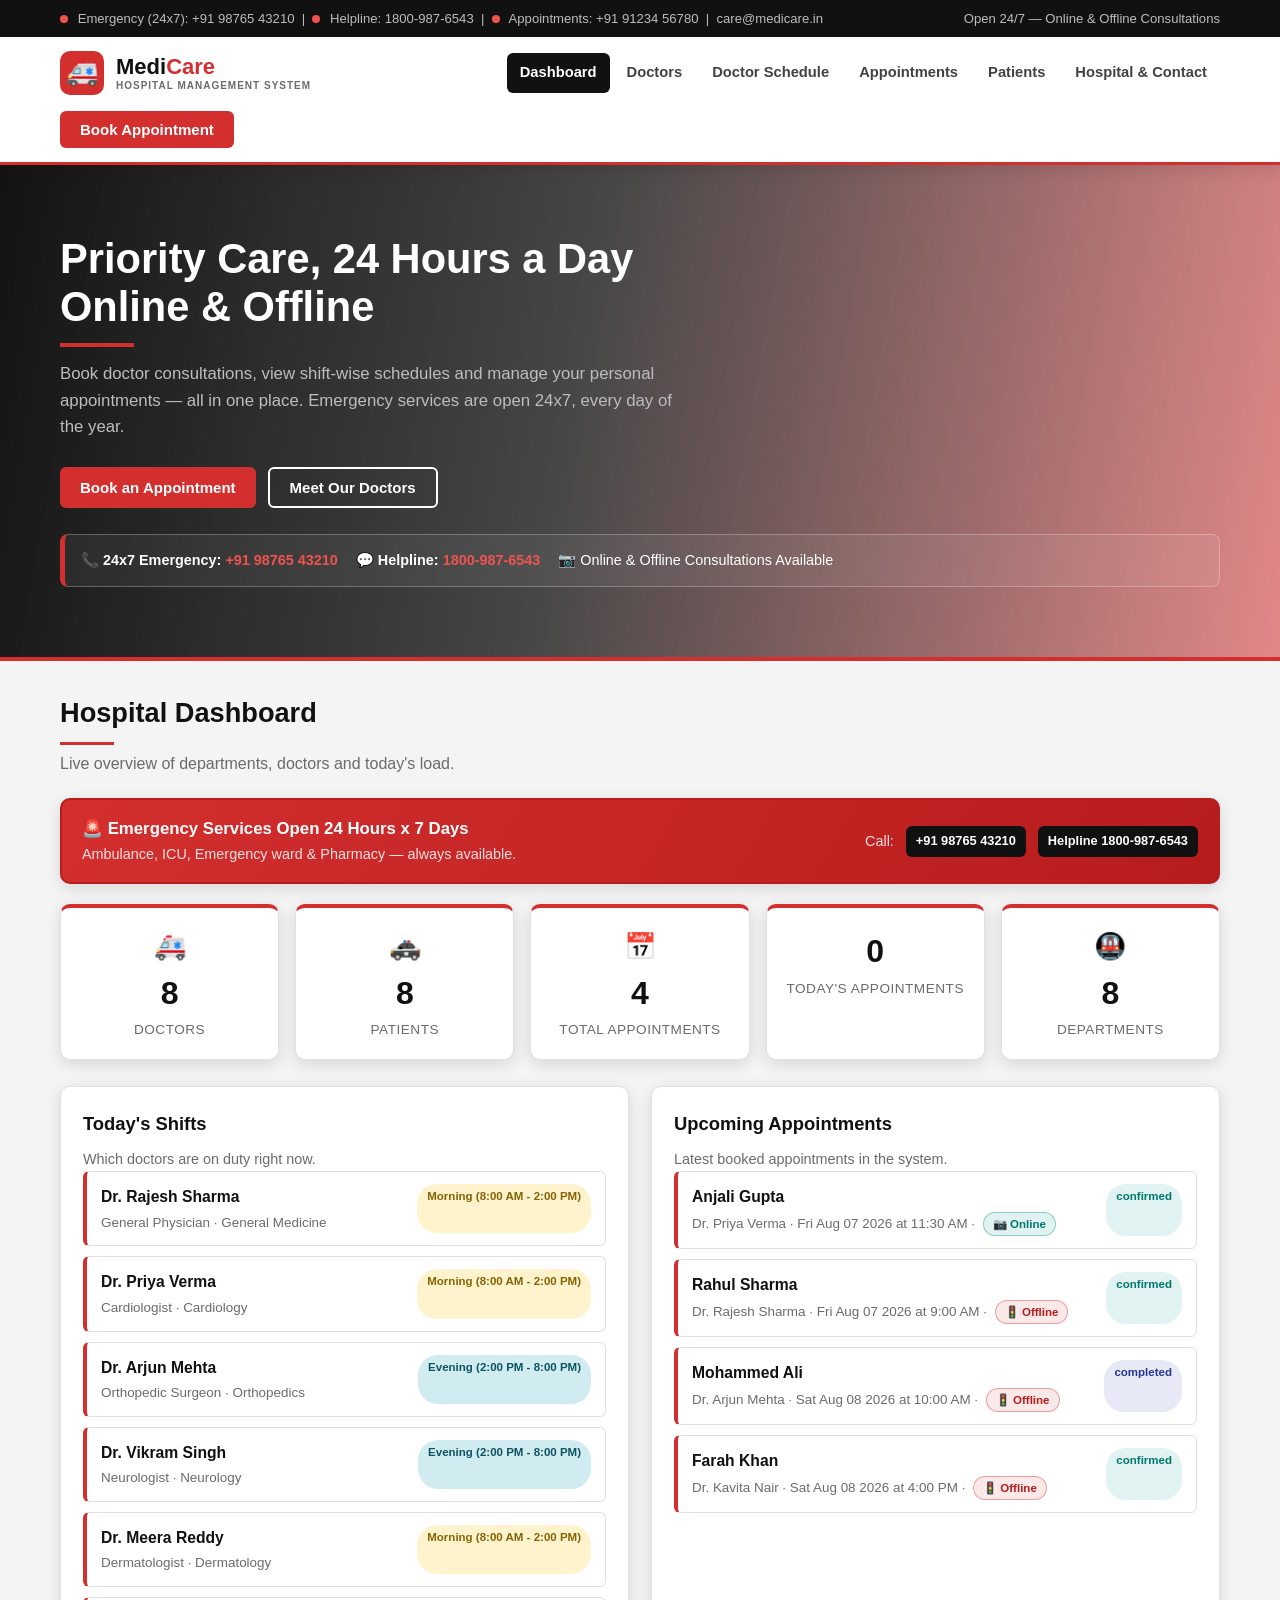
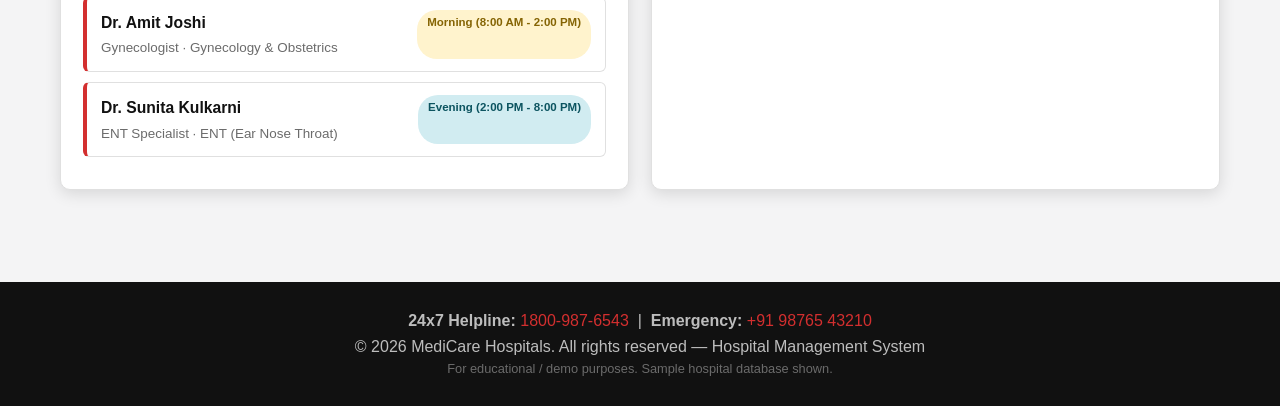
==== commit 12ae4f5a: "Move bank project into Nova-Bank folder" ====
--- a/index.html
+++ b/index.html
@@ -3,565 +3,308 @@
 <head>
     <meta charset="UTF-8">
     <meta name="viewport" content="width=device-width, initial-scale=1.0">
-    <title>NovaBank — Banking Management System</title>
+    <title>MediCare Hospital Management System</title>
     <link rel="stylesheet" href="css/style.css">
 </head>
 <body>
 
-    <!-- TOP BAR -->
+    <!-- Top Notification Bar -->
     <div class="topbar">
         <div class="container topbar-inner">
             <div class="topbar-item">
-                <span class="dot"></span> 24x7 Customer Care: <a href="tel:18006682265">1800-NOVA-BANK</a> &nbsp;|&nbsp;
-                <span class="dot"></span> NetBanking Help: <a href="tel:18009876540">1800-887-6540</a> &nbsp;|&nbsp;
-                <a href="mailto:care@novabank.in">care@novabank.in</a>
-            </div>
-            <div class="topbar-item" id="topbar-session"></div>
+                <span class="dot"></span> Emergency (24x7): <a href="tel:+919876543210">+91 98765 43210</a> &nbsp;|&nbsp;
+                <span class="dot"></span> Helpline: <a href="tel:18009876543">1800-987-6543</a> &nbsp;|&nbsp;
+                <span class="dot"></span> Appointments: <a href="tel:+919123456780">+91 91234 56780</a> &nbsp;|&nbsp;
+                <a href="mailto:care@medicare.in">care@medicare.in</a>
+            </div>
+            <div class="topbar-item">
+                Open 24/7 &mdash; Online &amp; Offline Consultations
+            </div>
         </div>
     </div>
 
-    <!-- HEADER -->
+    <!-- Header / Nav -->
     <header class="header">
         <div class="container header-inner">
             <div class="logo">
-                <svg viewBox="0 0 48 48" width="46" height="46" aria-hidden="true">
-                    <defs>
-                        <linearGradient id="lgN" x1="0" y1="0" x2="1" y2="1">
-                            <stop offset="0%" stop-color="#3d7bff"/>
-                            <stop offset="100%" stop-color="#ec4899"/>
-                        </linearGradient>
-                    </defs>
-                    <rect x="2" y="2" width="44" height="44" rx="13" fill="#0d0d16" stroke="url(#lgN)" stroke-width="2"/>
-                    <path d="M9 33h30M12 33v-9l12-7 12 7v9H12z" stroke="url(#lgN)" stroke-width="2.2" stroke-linejoin="round" fill="none"/>
-                    <path d="M17 24.5h3v7h-3zM22.5 24.5h3v7h-3zM28 24.5h3v7h-3z" stroke="url(#lgN)" stroke-width="1.8" stroke-linejoin="round" fill="none"/>
-                </svg>
+                <span class="logo-icon">&#128657;</span>
                 <div class="logo-text">
-                    Nova<span class="accent">Bank</span>
-                    <small>Banking Management System</small>
-                </div>
-            </div>
-            <nav class="nav" id="main-nav"><!-- rendered by JS --></nav>
-            <div class="header-actions" id="header-user"></div>
+                    Medi<span class="accent">Care</span>
+                    <small>Hospital Management System</small>
+                </div>
+            </div>
+            <nav class="nav">
+                <a href="#" data-view="dashboard" class="active">Dashboard</a>
+                <a href="#" data-view="doctors">Doctors</a>
+                <a href="#" data-view="schedule">Doctor Schedule</a>
+                <a href="#" data-view="appointments">Appointments</a>
+                <a href="#" data-view="patients">Patients</a>
+                <a href="#" data-view="hospital">Hospital &amp; Contact</a>
+            </nav>
+            <button class="btn btn-danger" id="btn-book-now">Book Appointment</button>
         </div>
     </header>
 
-    <!-- AUTH SECTION -->
-    <section id="auth-section" class="auth-section">
-        <div class="auth-bg"></div>
-        <div class="auth-wrap">
-
-            <!-- LOGIN -->
-            <div class="auth-card" id="auth-login">
-                <h2>Login to your account</h2>
-                <p class="muted">Secure access with 2-Factor Authentication &amp; JWT sessions.</p>
-                <form id="login-form">
-                    <label>Email Address *</label>
-                    <input type="email" id="login-email" class="input" placeholder="you@example.com" required>
-                    <label>Password *</label>
-                    <div class="pwd-wrap">
-                        <input type="password" id="login-password" class="input" placeholder="••••••••" required>
-                        <button type="button" class="btn btn-icon" data-pwd-toggle="login-password">👁</button>
-                    </div>
-                    <div class="form-row-between">
-                        <label class="checkbox-line"><input type="checkbox" id="login-remember" checked> Remember me</label>
-                        <a href="#" id="link-forgot" class="link">Forgot password?</a>
-                    </div>
-                    <button type="submit" class="btn btn-grad btn-block">Sign In →</button>
-                </form>
-                <p class="auth-switch">New to NovaBank? <a href="#" id="link-register">Create an account</a></p>
-                <div class="demo-box">
-                    <b>Demo Credentials</b>
-                    <div>Admin &nbsp;<code>admin@novabank.in</code> / <code>Admin@123</code></div>
-                    <div>User &nbsp;&nbsp;<code>user@novabank.in</code> / <code>User@123</code></div>
-                </div>
-            </div>
-
-            <!-- REGISTER -->
-            <div class="auth-card hidden" id="auth-register">
-                <h2>Open your free account</h2>
-                <p class="muted">Register in 30 seconds — OTP verification protects your identity.</p>
-                <form id="register-form">
-                    <label>Full Name *</label>
-                    <input type="text" id="reg-name" class="input" placeholder="e.g. Rohan Sharma" required>
-                    <label>Email Address *</label>
-                    <input type="email" id="reg-email" class="input" placeholder="you@example.com" required>
-                    <label>Mobile Number *</label>
-                    <input type="tel" id="reg-phone" class="input" placeholder="+91 98765 43210" required>
-                    <label>Password *</label>
-                    <div class="pwd-wrap">
-                        <input type="password" id="reg-password" class="input" placeholder="Min 6 characters" required>
-                        <button type="button" class="btn btn-icon" data-pwd-toggle="reg-password">👁</button>
-                    </div>
-                    <button type="submit" class="btn btn-grad btn-block">Register &amp; Verify OTP →</button>
-                </form>
-                <p class="auth-switch">Already a member? <a href="#" id="link-login">Sign in</a></p>
-            </div>
-
-            <!-- FORGOT -->
-            <div class="auth-card hidden" id="auth-forgot">
-                <h2>Reset your password</h2>
-                <p class="muted">We'll send a 6-digit OTP to your registered email to verify your identity.</p>
-                <form id="forgot-form">
-                    <label>Registered Email *</label>
-                    <input type="email" id="forgot-email" class="input" placeholder="you@example.com" required>
-                    <button type="submit" class="btn btn-grad btn-block">Send OTP →</button>
-                </form>
-                <p class="auth-switch"><a href="#" id="link-login2">Back to sign in</a></p>
+    <!-- HERO -->
+    <section class="hero" id="hero">
+        <div class="container">
+            <h1>Priority Care, 24 Hours a Day<br>Online &amp; Offline</h1>
+            <p>Book doctor consultations, view shift-wise schedules and manage your personal
+                appointments &mdash; all in one place. Emergency services are open 24x7, every day of the year.</p>
+            <div class="hero-actions">
+                <button class="btn btn-danger" data-goto="appointments">Book an Appointment</button>
+                <button class="btn btn-outline" data-goto="doctors">Meet Our Doctors</button>
+            </div>
+            <div class="hero-strip">
+                <span>&#128222; <b>24x7 Emergency:</b> <a href="tel:+919876543210">+91 98765 43210</a></span>
+                <span>&#128172; <b>Helpline:</b> <a href="tel:18009876543">1800-987-6543</a></span>
+                <span>&#128247; Online &amp; Offline Consultations Available</span>
             </div>
         </div>
     </section>
 
-    <!-- MAIN APP -->
-    <main class="container" id="app-main">
-
-        <!-- ============ DASHBOARD ============ -->
-        <section id="view-dashboard" class="view">
-            <div class="section-head">
-                <h2>Welcome back, <span id="dash-user">…</span></h2>
-                <p>Your one-stop banking overview — balances, quick actions and recent activity.</p>
-            </div>
-
-            <div class="hero-balance">
-                <div class="hb-left">
-                    <span class="hb-label">TOTAL BALANCE</span>
-                    <div class="hb-amount" id="dash-total-balance">₹0.00</div>
-                    <div class="hb-sub" id="dash-acc-count">0 accounts</div>
-                </div>
-                <div class="hb-right">
-                    <div class="quick-actions">
-                        <button class="qa" data-action="deposit"><span>⬇</span>Deposit</button>
-                        <button class="qa" data-action="withdraw"><span>⬆</span>Withdraw</button>
-                        <button class="qa" data-action="transfer"><span>⇄</span>Transfer</button>
-                        <button class="qa" data-action="upi"><span>📱</span>UPI Pay</button>
+    <!-- MAIN CONTENT -->
+    <main class="container">
+
+        <!-- DASHBOARD -->
+        <section id="view-dashboard" class="view active">
+            <div class="section-head">
+                <h2>Hospital Dashboard</h2>
+                <p>Live overview of departments, doctors and today's load.</p>
+            </div>
+            <div class="emergency-banner">
+                <div>
+                    <b>&#128680; Emergency Services Open 24 Hours x 7 Days</b>
+                    <div class="muted">Ambulance, ICU, Emergency ward &amp; Pharmacy — always available.</div>
+                </div>
+                <div class="emergency-actions">
+                    <span class="muted">Call:</span>
+                    <a class="btn btn-danger btn-small" href="tel:+919876543210">+91 98765 43210</a>
+                    <a class="btn btn-danger btn-small" href="tel:18009876543">Helpline 1800-987-6543</a>
+                </div>
+            </div>
+            <div class="stats-grid">
+                <div class="stat-card">
+                    <div class="stat-icon">&#128657;</div>
+                    <div class="stat-num" id="stat-doctors">0</div>
+                    <div class="stat-label">Doctors</div>
+                </div>
+                <div class="stat-card">
+                    <div class="stat-icon">&#128659;</div>
+                    <div class="stat-num" id="stat-patients">0</div>
+                    <div class="stat-label">Patients</div>
+                </div>
+                <div class="stat-card">
+                    <div class="stat-icon">&#128197;</div>
+                    <div class="stat-num" id="stat-appointments">0</div>
+                    <div class="stat-label">Total Appointments</div>
+                </div>
+                <div class="stat-card">
+                    <div class="stat-num" id="stat-today">0</div>
+                    <div class="stat-label">Today's Appointments</div>
+                </div>
+                <div class="stat-card">
+                    <div class="stat-icon">&#128647;</div>
+                    <div class="stat-num" id="stat-departments">0</div>
+                    <div class="stat-label">Departments</div>
+                </div>
+            </div>
+
+            <div class="grid-2">
+                <div class="card">
+                    <h3>Today's Shifts</h3>
+                    <p class="muted">Which doctors are on duty right now.</p>
+                    <div id="dashboard-shifts"></div>
+                </div>
+                <div class="card">
+                    <h3>Upcoming Appointments</h3>
+                    <p class="muted">Latest booked appointments in the system.</p>
+                    <div id="dashboard-appointments"></div>
+                </div>
+            </div>
+        </section>
+
+        <!-- DOCTORS -->
+        <section id="view-doctors" class="view">
+            <div class="section-head">
+                <h2>Our Doctors</h2>
+                <p>Search specialists and contact them directly. (Database sample data)</p>
+            </div>
+            <div class="toolbar">
+                <input type="text" id="doctor-search" class="input" placeholder="Search by name, specialty or department...">
+                <select id="doctor-dept-filter" class="input">
+                    <option value="">All Departments</option>
+                </select>
+            </div>
+            <div id="doctors-grid" class="doctors-grid"></div>
+        </section>
+
+        <!-- SCHEDULE -->
+        <section id="view-schedule" class="view">
+            <div class="section-head">
+                <h2>Doctor Schedule</h2>
+                <p>Shift-wise weekly schedule. Select a doctor and date to see their duty shift and timing.</p>
+            </div>
+            <div class="toolbar">
+                <select id="schedule-doctor" class="input"></select>
+                <input type="date" id="schedule-date" class="input">
+            </div>
+            <div class="grid-2">
+                <div class="card" id="schedule-detail">
+                    <h3>Shift Details</h3>
+                    <div class="muted">Select a doctor and date to see the shift.</div>
+                    <br>
+                    <div class="shift-summary" id="schedule-summary"></div>
+                </div>
+                <div class="card">
+                    <h3>Weekly Roster</h3>
+                    <div class="muted">Full week view for the selected doctor.</div>
+                    <div id="weekly-roster" class="roster"></div>
+                </div>
+            </div>
+        </section>
+
+        <!-- APPOINTMENTS -->
+        <section id="view-appointments" class="view">
+            <div class="section-head">
+                <h2>Appointments</h2>
+                <p>Book a new appointment with your preferred doctor and manage your personal appointments.</p>
+            </div>
+            <div class="grid-2">
+                <div class="card">
+                    <h3>Book New Appointment</h3>
+                    <form id="appointment-form">
+                        <label>Patient Full Name *</label>
+                        <input type="text" id="appt-name" class="input" required>
+
+                        <label>Gender *</label>
+                        <select id="appt-gender" class="input" required>
+                            <option value="">-- Select Gender --</option>
+                            <option value="Male">Male</option>
+                            <option value="Female">Female</option>
+                            <option value="Other">Other</option>
+                        </select>
+
+                        <label>Phone Number *</label>
+                        <input type="tel" id="appt-phone" class="input" required>
+
+                        <label>Email *</label>
+                        <input type="email" id="appt-email" class="input" required>
+
+                        <label>Select Department</label>
+                        <select id="appt-dept" class="input"></select>
+
+                        <div class="doctor-row">
+                            <div style="flex:1">
+                                <label>Select Doctor *</label>
+                                <select id="appt-doctor" class="input"></select>
+                            </div>
+                            <button type="button" class="btn btn-gray" id="btn-random-doctor"
+                                title="Attach a random available doctor">&#127922; Random Doctor</button>
+                        </div>
+                        <div id="random-doctor-info" class="random-info muted"></div>
+
+                        <label>Consultation Mode *</label>
+                        <select id="appt-mode" class="input">
+                            <option value="offline">Offline (Visit Hospital)</option>
+                            <option value="online">Online (Video / Phone Consultation)</option>
+                        </select>
+
+                        <label>Appointment Date *</label>
+                        <input type="date" id="appt-date" class="input" required>
+
+                        <label>Available Time Slots (from doctor's shift)</label>
+                        <div id="slot-picker" class="slot-picker">
+                            <span class="muted">Choose a doctor &amp; date to see available slots.</span>
+                        </div>
+
+                        <label>Reason / Symptoms</label>
+                        <textarea id="appt-reason" class="input" rows="3"
+                            placeholder="Describe your symptoms briefly..."></textarea>
+
+                        <button type="submit" class="btn btn-danger btn-block">Confirm Appointment</button>
+                    </form>
+                </div>
+                <div class="card">
+                    <h3>My Appointments</h3>
+                    <div class="toolbar">
+                        <input type="text" id="appt-search" class="input" placeholder="Search by name, doctor or phone...">
                     </div>
-                </div>
-            </div>
-
-            <div class="stats-grid">
-                <div class="stat-card"><div class="stat-icon">🏦</div><div class="stat-num" id="dash-acc">0</div><div class="stat-label">Accounts</div></div>
-                <div class="stat-card"><div class="stat-icon">💰</div><div class="stat-num" id="dash-loans">0</div><div class="stat-label">Active Loans</div></div>
-                <div class="stat-card"><div class="stat-icon">💳</div><div class="stat-num" id="dash-cards">0</div><div class="stat-label">Cards</div></div>
-                <div class="stat-card"><div class="stat-icon">🔄</div><div class="stat-num" id="dash-txns">0</div><div class="stat-label">This Month Txns</div></div>
-                <div class="stat-card"><div class="stat-icon">⭐</div><div class="stat-num" id="dash-credit">N/A</div><div class="stat-label">Credit Score</div></div>
-            </div>
-
-            <div class="grid-2">
-                <div class="card">
-                    <h3>Recent Transactions</h3>
-                    <p class="muted">Your latest 6 movements across all accounts.</p>
-                    <div id="dash-txn-list"></div>
-                </div>
-                <div class="card">
-                    <div class="card-flex">
-                        <h3>Notifications</h3>
-                        <button class="btn btn-sm btn-ghost" id="btn-clear-notifs">Clear all</button>
-                    </div>
-                    <div id="dash-notif-list"></div>
-                </div>
-            </div>
-
-            <div class="card" id="dash-accounts-mini">
-                <h3>Your Accounts at a Glance</h3>
-                <div class="acct-strip" id="dash-acct-strip"></div>
-            </div>
-        </section>
-
-        <!-- ============ ACCOUNTS ============ -->
-        <section id="view-accounts" class="view">
-            <div class="section-head">
-                <h2>My Accounts</h2>
-                <p>Savings, Current &amp; Fixed Deposits. Open a new account anytime.</p>
+                    <div id="appointments-list"></div>
+                </div>
+            </div>
+        </section>
+
+        <!-- PATIENTS -->
+        <section id="view-patients" class="view">
+            <div class="section-head">
+                <h2>Patient Directory</h2>
+                <p>Registered patients in the hospital database.</p>
             </div>
             <div class="toolbar">
-                <button class="btn btn-grad" id="btn-open-account">+ Open New Account</button>
-                <button class="btn btn-ghost" id="btn-gen-sample">🎲 Load Random Sample Data</button>
-            </div>
-            <div id="accounts-grid" class="accounts-grid"></div>
-        </section>
-
-        <!-- ============ CUSTOMERS ============ -->
-        <section id="view-customers" class="view">
-            <div class="section-head">
-                <h2>Customer Management</h2>
-                <p>View, add, update, search and delete bank customers. (Staff / Branch view)</p>
-            </div>
-            <div class="toolbar">
-                <input type="text" id="customer-search" class="input" placeholder="Search by name, email, phone, city...">
-                <button class="btn btn-grad" id="btn-add-customer">+ Add Customer</button>
+                <input type="text" id="patient-search" class="input" placeholder="Search patients...">
             </div>
             <div class="table-wrap">
                 <table class="table">
                     <thead>
                         <tr>
-                            <th>Customer ID</th><th>Name</th><th>Phone</th><th>Email</th><th>City</th><th>Accounts</th><th>Action</th>
+                            <th>Patient ID</th>
+                            <th>Name</th>
+                            <th>Phone</th>
+                            <th>Email</th>
+                            <th>Blood Group</th>
+                            <th>Age</th>
+                            <th>Appointments</th>
                         </tr>
                     </thead>
-                    <tbody id="customer-tbody"></tbody>
+                    <tbody id="patients-tbody"></tbody>
                 </table>
             </div>
         </section>
 
-        <!-- ============ TRANSACTIONS ============ -->
-        <section id="view-transactions" class="view">
-            <div class="section-head">
-                <h2>Transactions</h2>
-                <p>Deposit, withdraw, transfer funds or pay via UPI. Everything is logged &amp; secured.</p>
-            </div>
-
-            <div class="txn-tabs" id="txn-tabs">
-                <button class="tab active" data-tab="deposit">Deposit</button>
-                <button class="tab" data-tab="withdraw">Withdraw</button>
-                <button class="tab" data-tab="transfer">Fund Transfer</button>
-                <button class="tab" data-tab="upi">UPI Transfer</button>
-            </div>
-
-            <div class="txn-panel" id="txn-panel-deposit">
-                <div class="card">
-                    <h3>Deposit Money</h3>
-                    <form id="deposit-form">
-                        <label>To Account *</label><select id="dep-account" class="input"></select>
-                        <label>Amount (₹) *</label><input type="number" id="dep-amount" class="input" min="1" placeholder="e.g. 5000" required>
-                        <label>Mode *</label>
-                        <select id="dep-mode" class="input"><option>Cash</option><option>Cheque</option><option>RTGS</option><option>NEFT</option></select>
-                        <label>Note</label><input type="text" id="dep-note" class="input" placeholder="e.g. Savings deposit">
-                        <button type="submit" class="btn btn-grad btn-block">Deposit Now</button>
-                    </form>
-                </div>
-            </div>
-
-            <div class="txn-panel hidden" id="txn-panel-withdraw">
-                <div class="card">
-                    <h3>Withdraw Money</h3>
-                    <form id="withdraw-form">
-                        <label>From Account *</label><select id="wit-account" class="input"></select>
-                        <label>Amount (₹) *</label><input type="number" id="wit-amount" class="input" placeholder="e.g. 2000" required>
-                        <label>Mode *</label>
-                        <select id="wit-mode" class="input"><option>ATM</option><option>Counter</option><option>Cheque</option></select>
-                        <button type="submit" class="btn btn-grad btn-block">Withdraw</button>
-                    </form>
-                </div>
-            </div>
-
-            <div class="txn-panel hidden" id="txn-panel-transfer">
-                <div class="card">
-                    <h3>Fund Transfer</h3>
-                    <form id="transfer-form">
-                        <label>From Account *</label><select id="tr-account" class="input"></select>
-                        <label>Beneficiary Account Number *</label><input type="text" id="tr-beneficiary" class="input" placeholder="11 digit account number" required>
-                        <label>Beneficiary Name (for verification)</label><input type="text" id="tr-name" class="input" placeholder="Name on account">
-                        <label>Amount (₹) *</label><input type="number" id="tr-amount" class="input" placeholder="1000" required>
-                        <label>Reference</label><input type="text" id="tr-note" class="input" placeholder="e.g. Rent / Gift">
-                        <button type="submit" class="btn btn-grad btn-block">Transfer Funds</button>
-                    </form>
-                </div>
-            </div>
-
-            <div class="txn-panel hidden" id="txn-panel-upi">
-                <div class="card">
-                    <h3>UPI Transfer (Simulation)</h3>
-                    <form id="upi-form">
-                        <label>From Account *</label><select id="upi-account" class="input"></select>
-                        <label>Payee UPI ID *</label><input type="text" id="upi-id" class="input" placeholder="vyapar@novabank" required>
-                        <label>Amount (₹) *</label><input type="number" id="upi-amount" class="input" placeholder="500" required>
-                        <label>UPI PIN (for verification)</label><input type="password" id="upi-pin" class="input" placeholder="Simulated UPI PIN" required>
-                        <button type="submit" class="btn btn-grad btn-block">Pay via UPI</button>
-                    </form>
-                </div>
-            </div>
-
+        <!-- HOSPITAL & CONTACT -->
+        <section id="view-hospital" class="view">
+            <div class="section-head">
+                <h2>Hospital &amp; Contact</h2>
+                <p>Locations, contact details, opening times and hospital management information.</p>
+            </div>
+            <div class="grid-3">
+                <div class="card contact-card">
+                    <h3>Emergency / Contact</h3>
+                    <p><b>24x7 Emergency:</b> <a href="tel:+919876543210">+91 98765 43210</a></p>
+                    <p><b>24x7 Helpline:</b> <a href="tel:18009876543">1800-987-6543</a></p>
+                    <p><b>Appointments:</b> <a href="tel:+919123456780">+91 91234 56780</a></p>
+                    <p><b>Reception:</b> <a href="tel:+91120000000">+91 9120 000 000</a></p>
+                    <p><b>Email:</b> <a href="mailto:care@medicare.in">care@medicare.in</a></p>
+                    <p><b>Email:</b> <a href="mailto:appointments@medicare.in">appointments@medicare.in</a></p>
+                </div>
+                <div class="card contact-card">
+                    <h3>🗺 Locations</h3>
+                    <p><b>Main Campus</b><br>12, Health Avenue, MG Road, Indore, MP - 452001</p>
+                    <p><b>City Branch</b><br>45, Green Park, Vijay Nagar, Indore, MP - 452010</p>
+                    <p><b>North Wing</b><br>8, Ring Road, Bhopal, MP - 462001</p>
+                </div>
+                <div class="card contact-card">
+                    <h3>🕒 Emergency Open 24x7</h3>
+                    <p><b>Emergency / ICU:</b> Open 24 &times; 7, all year</p>
+                    <p><b>Ambulance:</b> Available 24 &times; 7</p>
+                    <p><b>Pharmacy:</b> Open 24 &times; 7</p>
+                    <p><b>OPD (Outpatient):</b> Mon &mdash; Sat, 8:00 AM &ndash; 8:00 PM</p>
+                    <p><b>Laboratory:</b> 7:00 AM &ndash; 10:00 PM</p>
+                    <p><b>Sunday:</b> Emergency 24x7 &amp; OPD (10 AM &ndash; 2 PM)</p>
+                    <h3 style="margin-top:18px">Consultation Options</h3>
+                    <p><b>Offline:</b> Visit hospital in person &mdash; the doctor consults you face-to-face.</p>
+                    <p><b>Online:</b> Video / phone consultation from home &mdash; book an online slot.</p>
+                    <h3 style="margin-top:18px">Shift Timings</h3>
+                    <p><b>Morning Shift:</b> 8:00 AM &ndash; 2:00 PM</p>
+                    <p><b>Evening Shift:</b> 2:00 PM &ndash; 8:00 PM</p>
+                    <p><b>Night Shift:</b> 8:00 PM &ndash; 8:00 AM</p>
+                </div>
+            </div>
             <div class="card">
-                <div class="card-flex">
-                    <h3>Transaction History</h3>
-                    <button class="btn btn-ghost" id="btn-mini-statement">🧾 Mini Statement</button>
-                </div>
-                <div class="toolbar">
-                    <input type="text" id="txn-search" class="input" placeholder="Search description / type...">
-                    <select id="txn-filter" class="input">
-                        <option value="">All Types</option>
-                        <option>Deposit</option><option>Withdrawal</option>
-                        <option>Transfer</option><option>UPI Pay</option><option>Interest</option>
-                    </select>
-                </div>
-                <div class="table-wrap">
-                    <table class="table">
-                        <thead><tr><th>Date</th><th>Account</th><th>Type</th><th>Description</th><th>Amount</th><th>Balance</th></tr></thead>
-                        <tbody id="txn-tbody"></tbody>
-                    </table>
-                </div>
-            </div>
-        </section>
-
-        <!-- ============ LOANS ============ -->
-        <section id="view-loans" class="view">
-            <div class="section-head">
-                <h2>Loan Management</h2>
-                <p>Apply for a loan, track approval &amp; calculate your EMI instantly.</p>
-            </div>
-            <div class="grid-2">
-                <div class="card">
-                    <h3>Apply for a Loan</h3>
-                    <form id="loan-form">
-                        <label>Loan Type *</label>
-                        <select id="loan-type" class="input">
-                            <option>Home Loan</option><option>Personal Loan</option><option>Car Loan</option>
-                            <option>Education Loan</option><option>Business Loan</option>
-                        </select>
-                        <label>Amount (₹) *</label><input type="number" id="loan-amount" class="input" placeholder="e.g. 5,00,000" required>
-                        <label>Tenure (Months) *</label><input type="number" id="loan-tenure" class="input" placeholder="e.g. 60" required>
-                        <label>Existing Monthly Income (₹)</label><input type="number" id="loan-income" class="input" placeholder="e.g. 60,000">
-                        <label>Purpose</label><textarea id="loan-purpose" class="input" rows="3" placeholder="Why do you need this loan?"></textarea>
-                        <button type="submit" class="btn btn-grad btn-block">Submit Application →</button>
-                    </form>
-                </div>
-                <div class="card">
-                    <h3>EMI Calculator</h3>
-                    <p class="muted">Instantly compute Equated Monthly Instalment.</p>
-                    <label>Principal (₹)</label><input type="number" id="emi-p" class="input" value="500000">
-                    <label>Annual Interest Rate (%)</label><input type="number" id="emi-r" class="input" value="9.5" step="0.1">
-                    <label>Tenure (Months)</label><input type="number" id="emi-n" class="input" value="60">
-                    <button class="btn btn-grad btn-block" id="btn-calc-emi">Calculate EMI →</button>
-                    <div class="emi-result" id="emi-result"></div>
-                </div>
-            </div>
-            <div class="card">
-                <h3>My Loan Applications</h3>
-                <div class="table-wrap">
-                    <table class="table">
-                        <thead><tr><th>Loan ID</th><th>Type</th><th>Amount</th><th>Tenure</th><th>EMI</th><th>Rate</th><th>Status</th><th>Applied</th></tr></thead>
-                        <tbody id="loan-tbody"></tbody>
-                    </table>
-                </div>
-            </div>
-        </section>
-
-        <!-- ============ CARDS ============ -->
-        <section id="view-cards" class="view">
-            <div class="section-head">
-                <h2>Card Management</h2>
-                <p>Request Debit / Credit cards, block them instantly &amp; generate PINs.</p>
-            </div>
-            <div class="grid-2">
-                <div class="card">
-                    <h3>Request a New Card</h3>
-                    <form id="card-form">
-                        <label>Card Type *</label>
-                        <select id="card-type"><option>Debit Card</option><option>Credit Card</option></select>
-                        <label>Link to Account (Debit only) *</label><select id="card-account" class="input"></select>
-                        <label>Card Variant *</label>
-                        <select id="card-variant"><option>Classic</option><option>Gold</option><option>Platinum</option><option>Infinite</option></select>
-                        <button type="submit" class="btn btn-grad btn-block">Request Card →</button>
-                    </form>
-                </div>
-                <div class="card">
-                    <h3>My Cards</h3>
-                    <div id="cards-list"></div>
-                </div>
-            </div>
-        </section>
-
-        <!-- ============ SERVICES ============ -->
-        <section id="view-services" class="view">
-            <div class="section-head">
-                <h2>Banking Services</h2>
-                <p>Balance inquiry, passbook, cheque book, interest calculator &amp; bank statement.</p>
-            </div>
-            <div class="grid-3">
-                <div class="card service-card">
-                    <h3>⚖ Balance Inquiry</h3>
-                    <label>Select Account</label><select id="bal-account" class="input"></select>
-                    <button class="btn btn-ghost" id="btn-balance">Check Balance</button>
-                    <div class="service-output" id="bal-output"></div>
-                </div>
-                <div class="card service-card">
-                    <h3>📖 Passbook</h3>
-                    <p class="muted">Download / view electronic passbook for any account.</p>
-                    <label>Select Account</label><select id="pass-account" class="input"></select>
-                    <button class="btn btn-ghost" id="btn-passbook">View Passbook</button>
-                </div>
-                <div class="card service-card">
-                    <h3>🩺 Cheque Book</h3>
-                    <p class="muted">Request a new 25-leaf cheque book for any account.</p>
-                    <label>Select Account</label><select id="cheque-account" class="input"></select>
-                    <button class="btn btn-ghost" id="btn-cheque">Request Cheque Book</button>
-                </div>
-                <div class="card service-card">
-                    <h3>📈 Interest Calculator</h3>
-                    <div class="toolbar-inline">
-                        <select id="int-type"><option>Simple Interest</option><option>Fixed Deposit</option></select>
-                    </div>
-                    <label>Principal (₹)</label><input type="number" id="int-p" class="input" value="150000">
-                    <label>Annual Rate (%)</label><input type="number" id="int-r" class="input" value="7.1" step="0.1">
-                    <label>Years</label><input type="number" id="int-t" class="input" value="3">
-                    <button class="btn btn-primary btn-block" id="btn-interest">Calculate →</button>
-                    <div class="bal-output" id="int-output"></div>
-                </div>
-                <div class="card service-card">
-                    <h3>📄 Bank Statement (PDF)</h3>
-                    <p class="muted">Generate &amp; download a printable statement for your accounts.</p>
-                    <label>Select Account</label><select id="stmt-account" class="input"></select>
-                    <label>Period</label>
-                    <select id="stmt-period" class="input"><option value="7">Last 7 days</option><option value="30">Last 30 days</option><option value="90">Last 90 days</option><option value="365">Last 1 year</option></select>
-                    <button class="btn btn-grad btn-block" id="btn-statement">Generate Statement (PDF)</button>
-                </div>
-                <div class="card service-card">
-                    <h3>🛡 Safe &amp; Secure</h3>
-                    <div class="secure-list">
-                        <div>🔐 Password Encryption <b class="ok">Active</b></div>
-                        <div>📱 OTP Verification <b class="ok">Active</b></div>
-                        <div>🛂 2-Factor Auth <b id="sec-2fa">—</b></div>
-                        <div>🗒 Activity Logs <b class="ok">Active</b></div>
-                    </div>
-                </div>
-            </div>
-        </section>
-
-        <!-- ============ PROFILE ============ -->
-        <section id="view-profile" class="view">
-            <div class="section-head">
-                <h2>Profile &amp; Security</h2>
-                <p>Manage personal details, passwords, two-factor authentication &amp; recent activity.</p>
-            </div>
-            <div class="grid-2">
-                <div class="card">
-                    <h3>Personal Information</h3>
-                    <form id="profile-form">
-                        <label>Full Name *</label><input type="text" id="pro-name" class="input" required>
-                        <label>Phone *</label><input type="tel" id="pro-phone" class="input" required>
-                        <label>Address</label><input type="text" id="pro-address" class="input">
-                        <button type="submit" class="btn btn-primary btn-block">Update Profile</button>
-                    </form>
-                </div>
-                <div class="card">
-                    <h3>Security Settings</h3>
-                    <label>Change Password</label>
-                    <form id="pwd-form">
-                        <input type="password" id="pwd-old" class="input" placeholder="Current password" required>
-                        <input type="password" id="pwd-new" class="input" placeholder="New password" required style="margin-top:8px">
-                        <button type="submit" class="btn btn-primary btn-block">Update Password</button>
-                    </form>
-                    <hr class="sep">
-                    <div class="toggle-row">
-                        <div>
-                            <b>Two-Factor Authentication (2FA)</b>
-                            <div class="muted">Verify OTP at every login.</div>
-                        </div>
-                        <label class="switch">
-                            <input type="checkbox" id="twofa-toggle">
-                            <span class="slider"></span>
-                        </label>
-                    </div>
-                    <div class="toggle-row">
-                        <div>
-                            <b>SMS / Email Alerts</b>
-                            <div class="muted">Get transaction &amp; low-balance notifications.</div>
-                        </div>
-                        <label class="switch">
-                            <input type="checkbox" id="alerts-toggle" checked>
-                            <span class="slider"></span>
-                        </label>
-                    </div>
-                    <div class="toggle-row">
-                        <div>
-                            <b>Logout everywhere</b>
-                            <div class="muted">End all active sessions.</div>
-                        </div>
-                        <button class="btn btn-danger" id="btn-logout-all">Logout All</button>
-                    </div>
-                </div>
-                <div class="card">
-                    <h3>Activity Log</h3>
-                    <div class="table-wrap">
-                        <table class="table">
-                            <thead><tr><th>Timestamp</th><th>Action</th></tr></thead>
-                            <tbody id="activity-tbody"></tbody>
-                        </table>
-                    </div>
-                </div>
-                <div class="card">
-                    <h3>Active Sessions</h3>
-                    <div class="muted">Devices currently logged into your account (demo / simulated).</div>
-                    <div id="sessions-list"></div>
-                </div>
-            </div>
-        </section>
-
-        <!-- ============ ADMIN ============ -->
-        <section id="view-admin" class="view">
-            <div class="section-head">
-                <h2>Admin Panel</h2>
-                <p>Full control — user management, account approval, loans &amp; analytics.</p>
-            </div>
-            <div class="admin-tabs" id="admin-tabs">
-                <button class="atab active" data-atab="dash">Dashboard</button>
-                <button class="atab" data-atab="users">Users</button>
-                <button class="atab" data-atab="approvals">Approve Accounts</button>
-                <button class="atab" data-atab="adminloans">Manage Loans</button>
-                <button class="atab" data-atab="reports">Reports</button>
-            </div>
-
-            <div class="apanel" id="apanel-dash">
-                <div class="stats-grid">
-                    <div class="stat-card"><div class="stat-icon">👥</div><div class="stat-num" id="as-customers">0</div><div class="stat-label">Customers</div></div>
-                    <div class="stat-card"><div class="stat-icon">🏦</div><div class="stat-num" id="as-accounts">0</div><div class="stat-label">Accounts</div></div>
-                    <div class="stat-card"><div class="stat-icon">💰</div><div class="stat-num" id="as-deposits">₹0</div><div class="stat-label">Total Deposits</div></div>
-                    <div class="stat-card"><div class="stat-icon">📤</div><div class="stat-num" id="as-loans">₹0</div><div class="stat-label">Loans Disbursed</div></div>
-                    <div class="stat-card"><div class="stat-icon">🔒</div><div class="stat-num" id="as-pending">0</div><div class="stat-label">Pending Approvals</div></div>
-                </div>
-                <div class="grid-2">
-                    <div class="card">
-                        <h3>Monthly Transaction Volume (₹)</h3>
-                        <div id="chart-bars" class="chart-bars"></div>
-                    </div>
-                    <div class="card">
-                        <h3>Record Book</h3>
-                        <div class="muted">Latest 6 account openings &amp; activity in the bank.</div>
-                        <div id="admin-live"></div>
-                    </div>
-                </div>
-            </div>
-
-            <div class="apanel hidden" id="apanel-users">
-                <div class="card">
-                    <h3>Manage Users</h3>
-                    <div class="table-wrap">
-                        <table class="table">
-                            <thead><tr><th>User</th><th>Email</th><th>Role</th><th>2FA</th><th>Status</th><th>Actions</th></tr></thead>
-                            <tbody id="users-tbody"></tbody>
-                        </table>
-                    </div>
-                </div>
-            </div>
-
-            <div class="apanel hidden" id="apanel-approvals">
-                <div class="card">
-                    <h3>Approve Accounts</h3>
-                    <p class="muted">Newly opened accounts awaiting approval. Publicly dormant until approved.</p>
-                    <div id="approval-list"></div>
-                </div>
-            </div>
-
-            <div class="apanel hidden" id="apanel-adminloans">
-                <div class="card">
-                    <h3>Loan Applications</h3>
-                    <div class="table-wrap">
-                        <table class="table">
-                            <thead><tr><th>ID</th><th>Customer</th><th>Type</th><th>Amount</th><th>EMI</th><th>Status</th><th>Actions</th></tr></thead>
-                            <tbody id="alloan-tbody"></tbody>
-                        </table>
-                    </div>
-                </div>
-            </div>
-
-            <div class="apanel hidden" id="apanel-reports">
-                <div class="grid-3">
-                    <div class="card"><h3>Account Mix</h3><div id="chart-mix-wrap"></div></div>
-                    <div class="card"><h3>Loan Book</h3><div class="muted">Disbursed by category.</div><div id="loan-book"></div></div>
-                    <div class="card"><h3>Top Customers</h3><div class="muted">By total balance.</div><div id="top-customers"></div></div>
-                </div>
-                <div class="card">
-                    <h3>Branch Analytics Snapshot</h3>
-                    <div class="kv-grid" id="report-kv"></div>
-                </div>
+                <h3>Contact any Doctor</h3>
+                <p class="muted">Call or email any doctor directly from the roster below.</p>
+                <div id="contact-doctors"></div>
             </div>
         </section>
     </main>
@@ -569,53 +312,15 @@
     <!-- FOOTER -->
     <footer class="footer">
         <div class="container">
-            <p><b>24x7 Helpline:</b> <a href="tel:180009668265">1800-NOVA-BANK</a> &nbsp;|&nbsp; <b>NetBanking:</b> <a href="tel:18008876540">1800-887-6540</a> &nbsp;|&nbsp; <a href="mailto:care@novabank.in">care@novabank.in</a></p>
-            <p>&copy; 2026 NovaBank — Banking Management System. All rights reserved.</p>
-            <p class="muted">Demo project. Data shown is randomly generated. No real banking is performed.</p>
+            <p><b>24x7 Helpline:</b> <a href="tel:18009876543">1800-987-6543</a> &nbsp;|&nbsp;
+                <b>Emergency:</b> <a href="tel:+919876543210">+91 98765 43210</a></p>
+            <p>&copy; 2026 MediCare Hospitals. All rights reserved &mdash; Hospital Management System</p>
+            <p class="muted">For educational / demo purposes. Sample hospital database shown.</p>
         </div>
     </footer>
 
-    <!-- OTP MODAL -->
-    <div class="modal-overlay hidden" id="otp-modal">
-        <div class="modal">
-            <h3>🔐 OTP Verification</h3>
-            <p class="muted" id="otp-purpose">We sent a 6-digit code to your registered contact.</p>
-            <div class="demo-otp" id="demo-otp">—</div>
-            <div class="otp-row">
-                <input type="text" id="otp-input" class="input otp-input" maxlength="6" inputmode="numeric" placeholder="Enter 6-digit OTP">
-            </div>
-            <div class="modal-actions">
-                <button class="btn btn-ghost" id="otp-cancel">Cancel</button>
-                <button class="btn btn-grad" id="otp-verify">Verify OTP →</button>
-            </div>
-            <button class="btn-link" id="otp-resend">Resend OTP</button>
-        </div>
-    </div>
-
-    <!-- GENERIC MODAL -->
-    <div class="modal-overlay hidden" id="modal">
-        <div class="modal modal-lg" id="modal-box"></div>
-    </div>
-
-    <!-- MINI STATEMENT MODAL -->
-    <div class="modal-overlay hidden" id="mini-modal">
-        <div class="modal modal-lg">
-            <div class="card-flex">
-                <h3>Mini Statement</h3>
-                <button class="btn btn-ghost" id="mini-close">✕ Close</button>
-            </div>
-            <div id="mini-content"></div>
-        </div>
-    </div>
-
-    <!-- PRINT / STATEMENT AREA -->
-    <div id="print-area"></div>
-
     <!-- TOAST -->
     <div id="toast" class="toast"></div>
-
-    <!-- NOTIFICATION DROPDOWN -->
-    <div class="notif-panel hidden" id="notif-panel"></div>
 
     <script src="js/data.js"></script>
     <script src="js/app.js"></script>
--- a/css/style.css
+++ b/css/style.css
@@ -1,577 +1,406 @@
 /* =========================================================
-   NovaBank — Banking Management System
-   Theme: Black / Blue / Pink  (dark premium)
+   MediCare Hospital Management System
+   Theme: Red / Black / Gray
    ========================================================= */
 
 :root {
-    --bg: #05050b;
-    --bg-2: #0a0a14;
-    --bg-3: #0f0f1c;
-    --card: #10101d;
-    --card-2: #161627;
-    --line: rgba(255, 255, 255, 0.08);
-    --line-strong: rgba(255, 255, 255, 0.14);
-
-    --blue: #3d7bff;
-    --blue-2: #60a5fa;
-    --pink: #ec4899;
-    --pink-2: #f472b6;
-    --grad: linear-gradient(135deg, #3d7bff 0%, #7c3aed 50%, #ec4899 100%);
-    --grad-soft: linear-gradient(135deg, rgba(61,123,255,.16), rgba(236,72,153,.16));
-
-    --text: #e9eaf6;
-    --text-dim: #9aa0b8;
-    --text-faint: #5c6379;
-
-    --green: #34d399;
-    --red: #f43f5e;
-    --amber: #fbbf24;
-    --teal: #22d3ee;
-
-    --shadow: 0 12px 34px rgba(0, 0, 0, 0.45);
-    --glow-blue: 0 0 0 3px rgba(61,123,255,.16);
-    --radius: 14px;
-    --font: 'Segoe UI', 'Inter', system-ui, -apple-system, sans-serif;
+    --red: #d32f2f;
+    --red-dark: #b71c1c;
+    --red-light: #ef5350;
+    --black: #111111;
+    --black-2: #1a1a1a;
+    --gray-900: #212121;
+    --gray-700: #424242;
+    --gray-500: #6b6b6b;
+    --gray-300: #bdbdbd;
+    --gray-200: #e0e0e0;
+    --gray-100: #f4f4f5;
+    --gray-50: #fafafa;
+    --white: #ffffff;
+    --shadow: 0 4px 16px rgba(0, 0, 0, 0.12);
+    --radius: 10px;
 }
 
 * { margin: 0; padding: 0; box-sizing: border-box; }
 
-html { scrollbar-color: #2a2a40 #05060b; }
-
 body {
-    font-family: var(--font);
-    background:
-        radial-gradient(1200px 500px at 85% -10%, rgba(61,123,255,.14), transparent 60%),
-        radial-gradient(900px 500px at -10% 30%, rgba(236,72,153,.12), transparent 60%),
-        var(--bg);
-    color: var(--text);
+    font-family: 'Segoe UI', Tahoma, Geneva, Verdana, sans-serif;
+    background: var(--gray-100);
+    color: var(--black);
     line-height: 1.6;
-    min-height: 100vh;
-}
-
-.container { max-width: 1240px; margin: 0 auto; padding: 0 20px; }
-
-a { color: var(--blue-2); text-decoration: none; }
-a:hover { color: var(--pink-2); }
-
-.muted { color: var(--text-dim); font-size: 0.88rem; }
-.hidden { display: none !important; }
-.ok { color: var(--green); }
-.bad { color: var(--red); }
-
-::-webkit-scrollbar { width: 10px; height: 10px; }
-::-webkit-scrollbar-thumb { background: #2a2a3f; border-radius: 20px; }
-::-webkit-scrollbar-thumb:hover { background: #3d3d5c; }
+}
+
+.container { max-width: 1200px; margin: 0 auto; padding: 0 20px; }
+
+a { color: var(--red); text-decoration: none; }
+a:hover { color: var(--red-dark); }
+
+.muted { color: var(--gray-500); font-size: 0.9rem; }
 
 /* ---------- TOP BAR ---------- */
-.topbar { background: #04040a; border-bottom: 1px solid var(--line); color: var(--text-dim); font-size: 0.8rem; padding: 7px 0; }
+.topbar {
+    background: var(--black);
+    color: var(--gray-300);
+    font-size: 0.82rem;
+    padding: 8px 0;
+}
 .topbar-inner { display: flex; justify-content: space-between; flex-wrap: wrap; gap: 8px; }
-.topbar a { color: var(--text-dim); }
-.topbar a:hover { color: var(--pink-2); }
+.topbar a { color: var(--gray-300); }
+.topbar a:hover { color: var(--white); }
 .dot {
-    display: inline-block; width: 8px; height: 8px; border-radius: 50%;
-    background: var(--pink); margin-right: 6px;
-    box-shadow: 0 0 8px var(--pink);
-    animation: pulse 1.5s infinite;
-}
-.dot.blue { background: var(--blue); box-shadow: 0 0 8px var(--blue); animation: pulseBlue 1.5s infinite; }
+    display: inline-block; width: 8px; height: 8px;
+    background: var(--red-light); border-radius: 50%;
+    margin-right: 6px; animation: pulse 1.4s infinite;
+}
 @keyframes pulse {
-    0% { box-shadow: 0 0 0 0 rgba(236,72,153,.7); }
-    70% { box-shadow: 0 0 0 8px rgba(236,72,153,0); }
-    100% { box-shadow: 0 0 0 0 rgba(236,72,153,0); }
-}
-@keyframes pulseBlue {
-    0% { box-shadow: 0 0 0 0 rgba(61,123,255,.7); }
-    70% { box-shadow: 0 0 0 8px rgba(61,123,255,0); }
-    100% { box-shadow: 0 0 0 0 rgba(61,123,255,0); }
+    0% { box-shadow: 0 0 0 0 rgba(239, 83, 80, 0.7); }
+    70% { box-shadow: 0 0 0 8px rgba(239, 83, 80, 0); }
+    100% { box-shadow: 0 0 0 0 rgba(239, 83, 80, 0); }
 }
 
 /* ---------- HEADER ---------- */
 .header {
-    position: sticky; top: 0; z-index: 60;
-    background: rgba(5,6,11,.85);
-    backdrop-filter: blur(14px);
-    border-bottom: 1px solid var(--line-strong);
-    padding: 12px 0;
-}
-.header-inner { display: flex; align-items: center; gap: 18px; flex-wrap: wrap; }
+    background: var(--white);
+    border-bottom: 3px solid var(--red);
+    padding: 14px 0;
+    position: sticky; top: 0; z-index: 50;
+    box-shadow: var(--shadow);
+}
+.header-inner { display: flex; align-items: center; justify-content: space-between; gap: 16px; flex-wrap: wrap; }
 .logo { display: flex; align-items: center; gap: 12px; }
-.logo svg { flex-shrink: 0; filter: drop-shadow(0 0 12px rgba(122,72,255,.45)); }
-.logo-text { font-size: 22px; font-weight: 800; letter-spacing: .3px; line-height: 1.1; }
+.logo-icon {
+    width: 44px; height: 44px;
+    background: var(--red);
+    color: var(--white);
+    font-size: 26px; font-weight: 700;
+    display: flex; align-items: center; justify-content: center;
+    border-radius: 10px;
+}
+.logo-text {
+    font-size: 22px; font-weight: 800; color: var(--black); line-height: 1.1;
+}
 .logo-text small {
-    display: block; font-size: 9.5px; font-weight: 600; letter-spacing: 2px;
-    text-transform: uppercase; color: var(--text-faint);
-}
-.accent {
-    background: var(--grad);
-    -webkit-background-clip: text; background-clip: text;
-    -webkit-text-fill-color: transparent;
-}
+    display: block; font-size: 10px; font-weight: 600;
+    color: var(--gray-500); letter-spacing: 1px; text-transform: uppercase;
+}
+.accent { color: var(--red); }
 
 .nav { display: flex; gap: 4px; flex-wrap: wrap; }
 .nav a {
-    color: var(--text-dim); font-weight: 600; font-size: 0.88rem;
-    padding: 8px 12px; border-radius: 8px; transition: all .2s;
-    border: 1px solid transparent;
-}
-.nav a:hover { color: var(--text); background: rgba(255,255,255,.05); }
-.nav a.active {
-    color: #fff;
-    background: var(--grad);
-    box-shadow: 0 4px 16px rgba(122,72,255,.4);
-}
-.nav a.admin-link { color: var(--pink-2); }
-
-.header-actions { margin-left: auto; display: flex; align-items: center; gap: 10px; }
-.user-chip {
-    display: flex; align-items: center; gap: 10px;
-    background: var(--card); border: 1px solid var(--line-strong);
-    padding: 6px 14px 6px 6px; border-radius: 40px;
-}
-.user-chip .avatar {
-    width: 34px; height: 34px; border-radius: 50%;
-    background: var(--grad); color: #fff;
-    display: flex; align-items: center; justify-content: center;
-    font-weight: 800; font-size: .9rem;
-    box-shadow: 0 0 12px rgba(122,72,255,.5);
-}
-.user-chip b { font-size: .85rem; }
-.user-chip small { display: block; font-size: .68rem; color: var(--text-faint); }
-
+    color: var(--gray-700);
+    font-weight: 600; font-size: 0.92rem;
+    padding: 8px 13px; border-radius: 6px;
+    transition: all .2s;
+}
+.nav a:hover { background: var(--gray-100); }
+.nav a.active { background: var(--black); color: var(--white); }
+
+/* ---------- BUTTONS ---------- */
 .btn {
-    display: inline-flex; align-items: center; justify-content: center; gap: 6px;
-    padding: 10px 18px; font-size: .92rem; font-weight: 700;
-    border: none; border-radius: 9px; cursor: pointer;
-    transition: all .18s; font-family: var(--font); white-space: nowrap;
-}
-.btn:hover { transform: translateY(-1px); }
-.btn:active { transform: none; }
-.btn-block { width: 100%; }
-.btn-grad { background: var(--grad); color: #fff; box-shadow: 0 6px 18px rgba(122,72,255,.35); }
-.btn-grad:hover { filter: brightness(1.12); box-shadow: 0 8px 24px rgba(122,72,255,.5); }
-.btn-primary { background: var(--blue); color: #fff; }
-.btn-primary:hover { background: #2f6df0; }
-.btn-pink { background: var(--pink); color: #fff; }
-.btn-pink:hover { background: #d6337f; }
-.btn-ghost {
-    background: rgba(255,255,255,.06); color: var(--text);
-    border: 1px solid var(--line-strong);
-}
-.btn-ghost:hover { background: rgba(255,255,255,.12); }
-.btn-danger { background: var(--red); color: #fff; box-shadow: 0 6px 16px rgba(244,63,94,.3); }
-.btn-danger:hover { filter: brightness(1.1); }
-.btn-sm { padding: 6px 12px; font-size: .8rem; border-radius: 7px; }
-.btn-icon { padding: 0 12px; background: rgba(255,255,255,.08); border: 1px solid var(--line-strong); }
-.btn-link { background: none; border: none; color: var(--blue-2); cursor: pointer; font-size: .85rem; margin-top: 12px; }
-.btn-link:hover { text-decoration: underline; }
-.link { font-size: .85rem; }
-
-/* ---------- AUTH ---------- */
-.auth-section { min-height: 72vh; position: relative; padding: 60px 20px; display: flex; align-items: center; justify-content: center; }
-.auth-bg {
-    position: absolute; inset: 0; pointer-events: none;
+    display: inline-block;
+    padding: 10px 20px;
+    font-size: 0.94rem; font-weight: 700;
+    border: none; border-radius: 6px; cursor: pointer;
+    transition: all .2s;
+}
+.btn-danger { background: var(--red); color: var(--white); }
+.btn-danger:hover { background: var(--red-dark); transform: translateY(-1px); }
+.btn-block { width: 100%; margin-top: 14px; }
+.btn-outline {
+    background: transparent; color: var(--white);
+    border: 2px solid var(--white);
+}
+.btn-outline:hover { background: var(--white); color: var(--black); }
+.btn-small { padding: 5px 10px; font-size: 0.8rem; }
+.btn-gray { background: var(--gray-200); color: var(--black); }
+.btn-gray:hover { background: var(--gray-300); }
+
+/* ---------- HERO ---------- */
+.hero {
     background:
-        radial-gradient(700px 300px at 20% 10%, rgba(61,123,255,.16), transparent 60%),
-        radial-gradient(700px 340px at 80% 90%, rgba(236,72,153,.16), transparent 60%);
-}
-.auth-wrap { position: relative; width: 460px; max-width: 94%; }
-.auth-card {
-    background: rgba(16,16,29,.84);
-    border: 1px solid var(--line-strong);
-    border-radius: 18px;
-    padding: 32px;
-    box-shadow: var(--shadow);
-    backdrop-filter: blur(8px);
-    animation: fadeIn .35s ease;
-}
-.auth-card h2 { font-size: 1.5rem; margin-bottom: 4px; background: var(--grad); -webkit-background-clip: text; background-clip: text; -webkit-text-fill-color: transparent; }
-.auth-card p.muted { margin-bottom: 14px; }
-.auth-switch { margin-top: 18px; text-align: center; font-size: .9rem; color: var(--text-dim); }
-.auth-switch a { font-weight: 700; }
-.demo-box {
-    margin-top: 20px; background: rgba(61,123,255,.08);
-    border: 1px dashed rgba(61,123,255,.4); border-radius: 10px;
-    padding: 12px 14px; font-size: .82rem; color: var(--text-dim); line-height: 1.9;
-}
-.demo-box b { color: var(--blue-2); }
-.demo-box code { background: rgba(236,72,153,.14); color: var(--pink-2); padding: 1px 6px; border-radius: 5px; }
-
-.pwd-wrap { display: flex; gap: 8px; }
-.pwd-wrap .input { flex: 1; }
-.pwd-wrap .btn-icon { flex-shrink: 0; }
-.form-row-between { display: flex; justify-content: space-between; align-items: center; margin-top: 6px; flex-wrap: wrap; gap: 6px; }
-.checkbox-line { display: flex; align-items: center; gap: 7px; font-weight: 600; color: var(--text-dim); font-size: .85rem; margin: 0; }
-
-/* ---------- HERO BALANCE ---------- */
-.hero-balance {
-    display: flex; justify-content: space-between; align-items: center; gap: 20px; flex-wrap: wrap;
-    background: var(--grad);
-    border-radius: 20px; padding: 28px 30px;
-    box-shadow: 0 16px 44px rgba(122,72,255,.4);
-    margin-bottom: 24px; position: relative; overflow: hidden;
-}
-.hero-balance::after {
-    content: ''; position: absolute; right: -60px; top: -60px;
-    width: 220px; height: 220px; border-radius: 50%;
-    background: rgba(255,255,255,.12); filter: blur(2px);
-}
-.hb-label { font-size: .75rem; letter-spacing: 2.5px; font-weight: 700; color: rgba(255,255,255,.85); }
-.hb-amount { font-size: 2.6rem; font-weight: 800; letter-spacing: .5px; color: #fff; text-shadow: 0 2px 12px rgba(0,0,0,.25); }
-.hb-sub { color: rgba(255,255,255,.8); font-size: .9rem; }
-.hb-right { position: relative; z-index: 1; width: 100%; max-width: 480px; }
-
-.quick-actions { display: grid; grid-template-columns: repeat(4, 1fr); gap: 10px; }
-.qa {
-    background: rgba(255,255,255,.14); border: 1px solid rgba(255,255,255,.25);
-    color: #fff; border-radius: 12px; padding: 12px 6px; cursor: pointer;
-    font-size: .78rem; font-weight: 700; transition: all .2s; backdrop-filter: blur(4px);
-    display: flex; flex-direction: column; gap: 6px; align-items: center;
-}
-.qa span { font-size: 1.2rem; }
-.qa:hover { background: rgba(0,0,0,.25); transform: translateY(-3px); }
+        linear-gradient(100deg, rgba(0,0,0,.92) 0%, rgba(33,33,33,.82) 45%, rgba(211,47,47,.55) 100%),
+        repeating-linear-gradient(45deg, transparent, transparent 26px, rgba(255,255,255,.02) 26px, rgba(255,255,255,.02) 28px);
+    color: var(--white);
+    padding: 70px 0;
+    border-bottom: 4px solid var(--red);
+}
+.hero h1 { font-size: 2.6rem; font-weight: 800; line-height: 1.15; margin-bottom: 14px; }
+.hero h1::after { content: ''; display: block; width: 74px; height: 4px; background: var(--red); margin-top: 12px; }
+.hero p { max-width: 620px; color: var(--gray-300); font-size: 1.05rem; margin-bottom: 26px; }
+.hero-actions { display: flex; gap: 12px; flex-wrap: wrap; }
+
+.hero-strip {
+    display: flex; gap: 18px; flex-wrap: wrap;
+    margin-top: 26px; padding: 14px 16px;
+    border: 1px solid rgba(255,255,255,.25);
+    border-left: 5px solid var(--red);
+    background: rgba(255,255,255,.06);
+    border-radius: 8px; font-size: 0.9rem;
+}
+.hero-strip a { color: var(--red-light); font-weight: 700; }
+.hero-strip a:hover { color: var(--white); }
 
 /* ---------- VIEWS ---------- */
-.view { display: none; padding: 30px 0 46px; }
+.view { display: none; padding: 30px 0 40px; }
 .view.active { display: block; animation: fadeIn .3s ease; }
-@keyframes fadeIn { from { opacity: 0; transform: translateY(8px); } to { opacity: 1; transform: none; } }
+@keyframes fadeIn { from { opacity: 0; transform: translateY(6px); } to { opacity: 1; transform: none; } }
 
 .section-head { margin-bottom: 22px; }
-.section-head h2 { font-size: 1.7rem; position: relative; padding-bottom: 10px; margin-bottom: 6px; }
+.section-head h2 {
+    font-size: 1.7rem; color: var(--black);
+    position: relative; padding-bottom: 10px; margin-bottom: 6px;
+}
 .section-head h2::after {
     content: ''; position: absolute; left: 0; bottom: 0;
-    width: 60px; height: 3px; border-radius: 3px;
-    background: linear-gradient(90deg, var(--blue), var(--pink));
-    box-shadow: 0 0 12px rgba(122,72,255,.6);
-}
-.section-head p { color: var(--text-dim); }
+    width: 54px; height: 3px; background: var(--red);
+}
+.section-head p { color: var(--gray-500); }
 
 /* ---------- STATS ---------- */
+.emergency-banner {
+    display: flex; justify-content: space-between; align-items: center;
+    gap: 14px; flex-wrap: wrap;
+    background: linear-gradient(120deg, var(--red), var(--red-dark));
+    color: var(--white);
+    padding: 16px 20px; border-radius: var(--radius);
+    margin-bottom: 20px; box-shadow: var(--shadow);
+    border: 2px solid var(--red-dark);
+}
+.emergency-banner .muted { color: rgba(255,255,255,.85); }
+.emergency-banner b { font-size: 1.05rem; }
+.emergency-banner a.btn { margin-left: 6px; }
+.emergency-banner a.btn-danger { background: var(--black); }
+.emergency-banner a.btn-danger:hover { background: var(--gray-700); }
+.emergency-actions { display: flex; align-items: center; gap: 6px; flex-wrap: wrap; }
+
 .stats-grid {
-    display: grid; grid-template-columns: repeat(auto-fit, minmax(168px, 1fr)); gap: 14px; margin-bottom: 24px;
+    display: grid;
+    grid-template-columns: repeat(auto-fit, minmax(170px, 1fr));
+    gap: 16px; margin-bottom: 26px;
 }
 .stat-card {
-    background: var(--card); border: 1px solid var(--line);
-    border-top: 3px solid var(--grad);
-    border-radius: var(--radius); padding: 18px; text-align: center;
+    background: var(--white);
+    border: 1px solid var(--gray-200);
+    border-top: 4px solid var(--red);
+    border-radius: var(--radius);
+    padding: 18px; text-align: center;
+    box-shadow: var(--shadow);
+}
+.stat-icon { font-size: 26px; }
+.stat-num { font-size: 2rem; font-weight: 800; color: var(--black); }
+.stat-label { color: var(--gray-500); font-size: 0.85rem; text-transform: uppercase; letter-spacing: .5px; }
+
+/* ---------- CARDS ---------- */
+.card {
+    background: var(--white);
+    border: 1px solid var(--gray-200);
+    border-radius: var(--radius);
+    padding: 22px;
+    box-shadow: var(--shadow);
+    margin-bottom: 22px;
+}
+.card h3 { font-size: 1.15rem; color: var(--black); margin-bottom: 10px; }
+.grid-2 { display: grid; grid-template-columns: 1fr 1fr; gap: 22px; }
+.grid-3 { display: grid; grid-template-columns: repeat(auto-fit, minmax(300px, 1fr)); gap: 22px; }
+
+/* ---------- TOOLBAR / INPUTS ---------- */
+.toolbar {
+    display: flex; gap: 12px; flex-wrap: wrap;
+    margin-bottom: 18px; align-items: center;
+}
+
+.doctor-row {
+    display: flex; gap: 12px; align-items: flex-end; flex-wrap: wrap;
+}
+.doctor-row .input { width: 100%; }
+.doctor-row .btn {
+    height: 42px; white-space: nowrap; flex-shrink: 0;
+}
+.random-info {
+    margin-top: 8px; font-size: 0.85rem;
+    background: rgba(211,47,47,.06);
+    border-left: 3px solid var(--red);
+    padding: 6px 10px; border-radius: 0 6px 6px 0;
+}
+.doc-attach {
+    margin-top: 6px; font-size: 0.85rem;
+    background: var(--gray-100);
+    border-radius: 6px; padding: 4px 10px;
+    display: inline-block;
+}
+.doc-attach a { font-weight: 600; }
+.input {
+    padding: 10px 14px;
+    border: 1px solid var(--gray-300);
+    border-radius: 6px;
+    font-size: 0.95rem;
+    background: var(--white); color: var(--black);
+    flex: 1; min-width: 200px;
+    transition: border .2s;
+}
+.input:focus { outline: none; border-color: var(--red); box-shadow: 0 0 0 3px rgba(211,47,47,.14); }
+select.input { flex: 0 1 260px; }
+textarea.input { resize: vertical; }
+label { display: block; font-size: 0.85rem; font-weight: 700; color: var(--gray-700); margin: 12px 0 6px; }
+
+/* ---------- DOCTORS GRID ---------- */
+.doctors-grid {
+    display: grid;
+    grid-template-columns: repeat(auto-fill, minmax(270px, 1fr));
+    gap: 18px;
+}
+.doctor-card {
+    background: var(--white);
+    border: 1px solid var(--gray-200);
+    border-radius: var(--radius);
+    overflow: hidden;
     box-shadow: var(--shadow);
     transition: transform .2s;
 }
-.stat-card:hover { transform: translateY(-3px); }
-.stat-icon { font-size: 24px; }
-.stat-num { font-size: 1.8rem; font-weight: 800; background: var(--grad); -webkit-background-clip: text; background-clip: text; -webkit-text-fill-color: transparent; }
-.stat-label { color: var(--text-faint); font-size: .78rem; text-transform: uppercase; letter-spacing: .6px; }
-
-/* ---------- CARDS ---------- */
-.card {
-    background: var(--card); border: 1px solid var(--line);
-    border-radius: var(--radius); padding: 22px;
-    box-shadow: var(--shadow); margin-bottom: 20px;
-}
-.card h3 { font-size: 1.1rem; margin-bottom: 8px; }
-.card-flex { display: flex; justify-content: space-between; align-items: center; gap: 10px; flex-wrap: wrap; }
-.grid-2 { display: grid; grid-template-columns: 1fr 1fr; gap: 20px; }
-.grid-3 { display: grid; grid-template-columns: repeat(auto-fit, minmax(300px, 1fr)); gap: 20px; }
-
-/* ---------- INPUTS ---------- */
-.toolbar { display: flex; gap: 12px; flex-wrap: wrap; margin-bottom: 18px; align-items: center; }
-.toolbar-inline { display: flex; gap: 8px; margin-bottom: 8px; }
-.toolbar-inline select { flex: 1; }
-.input {
-    padding: 11px 14px; width: 100%;
-    background: var(--bg-2); color: var(--text);
-    border: 1px solid var(--line-strong); border-radius: 9px;
-    font-size: .95rem; font-family: var(--font);
-    transition: border .2s, box-shadow .2s;
-}
-.input:focus { outline: none; border-color: var(--blue); box-shadow: var(--glow-blue); }
-select.input { accent-color: var(--blue); }
-textarea.input { resize: vertical; }
-label { display: block; font-size: .8rem; font-weight: 700; color: var(--text-dim); margin: 12px 0 6px; letter-spacing: .3px; }
-select.input option { background: #13131f; }
-input[type="checkbox"], input[type="radio"] { accent-color: var(--pink); }
+.doctor-card:hover { transform: translateY(-4px); }
+.doctor-head {
+    background: linear-gradient(120deg, var(--black), var(--gray-900));
+    color: var(--white);
+    padding: 16px; display: flex; gap: 14px; align-items: center;
+}
+.doctor-avatar {
+    width: 54px; height: 54px; border-radius: 50%;
+    background: var(--red); color: var(--white);
+    display: flex; align-items: center; justify-content: center;
+    font-weight: 800; font-size: 1.3rem;
+    border: 3px solid var(--gray-700);
+    flex-shrink: 0;
+}
+.doctor-head h4 { font-size: 1.05rem; }
+.doctor-head .spec { color: var(--gray-300); font-size: 0.82rem; }
+.doctor-body { padding: 14px 16px; font-size: 0.9rem; }
+.doctor-body p { margin-bottom: 7px; color: var(--gray-700); }
+.doctor-body b { color: var(--black); }
+.doctor-actions { padding: 0 16px 16px; display: flex; gap: 8px; flex-wrap: wrap; }
+.dept-tag {
+    display: inline-block; font-size: 0.72rem; font-weight: 700;
+    background: var(--gray-100); color: var(--gray-700);
+    border: 1px solid var(--gray-300);
+    padding: 2px 9px; border-radius: 20px; margin: 4px 4px 0 0;
+}
+.dept-tag.red { background: rgba(211,47,47,.1); color: var(--red-dark); border-color: var(--red-light); }
+
+/* ---------- SCHEDULE ---------- */
+.shift-summary .shift-line {
+    border-left: 4px solid var(--red);
+    background: var(--gray-50);
+    padding: 10px 14px; margin: 8px 0; border-radius: 0 6px 6px 0;
+}
+.shift-line b { color: var(--black); }
+.badge {
+    display: inline-block; font-size: 0.72rem; font-weight: 700;
+    padding: 3px 10px; border-radius: 20px;
+}
+.badge.morning { background: #fff3cd; color: #856404; }
+.badge.evening { background: #d1ecf1; color: #0c5460; }
+.badge.night { background: #e2e3e5; color: #383d3f; }
+.badge.off { background: var(--red); color: var(--white); }
+
+.roster { margin-top: 12px; }
+.roster-day {
+    display: flex; justify-content: space-between; align-items: center;
+    padding: 10px 12px; border-bottom: 1px solid var(--gray-200);
+    font-size: 0.9rem;
+}
+.roster-day .dow { font-weight: 700; color: var(--black); width: 44px; }
+.roster-day.today { background: rgba(211,47,47,.08); border-radius: 6px; }
+
+/* ---------- SLOT PICKER ---------- */
+.slot-picker { display: flex; flex-wrap: wrap; gap: 8px; }
+.slot {
+    background: var(--gray-100);
+    border: 1px solid var(--gray-300);
+    border-radius: 6px;
+    padding: 8px 12px;
+    font-size: 0.85rem; font-weight: 600;
+    color: var(--gray-700);
+    cursor: pointer;
+    transition: all .15s;
+    user-select: none;
+}
+.slot:hover { border-color: var(--red); color: var(--red); }
+.slot.selected { background: var(--red); border-color: var(--red); color: var(--white); }
+.slot.taken {
+    background: var(--gray-200); color: var(--gray-500);
+    cursor: not-allowed; text-decoration: line-through;
+}
 
 /* ---------- TABLES ---------- */
-.table-wrap { overflow-x: auto; background: var(--card); border: 1px solid var(--line); border-radius: var(--radius); }
-.table { width: 100%; border-collapse: collapse; font-size: .88rem; }
+.table-wrap { overflow-x: auto; background: var(--white); border: 1px solid var(--gray-200); border-radius: var(--radius); }
+.table { width: 100%; border-collapse: collapse; font-size: 0.9rem; }
 .table th {
-    background: #0b0b16; color: var(--text-dim);
-    text-align: left; padding: 12px 14px; font-size: .72rem;
-    text-transform: uppercase; letter-spacing: .8px;
-    border-bottom: 1px solid var(--line-strong);
-}
-.table td { padding: 12px 14px; border-bottom: 1px solid var(--line); vertical-align: middle; }
-.table tbody tr:nth-child(even) { background: rgba(255,255,255,.015); }
-.table tbody tr:hover { background: var(--grad-soft); }
-.table .num { font-variant-numeric: tabular-nums; font-weight: 700; }
-
-/* ---------- BADGES / STATUS ---------- */
-.badge {
-    display: inline-block; font-size: .7rem; font-weight: 700;
-    padding: 3px 11px; border-radius: 20px; letter-spacing: .3px;
-}
-.badge.active, .badge.approved, .badge.credited, .badge.deposit, .badge.success { background: rgba(52,211,153,.14); color: var(--green); border: 1px solid rgba(52,211,153,.4); }
-.badge.pending, .badge.requested, .badge.inactive, .badge.withdrawal { background: rgba(251,191,36,.13); color: var(--amber); border: 1px solid rgba(251,191,36,.4); }
-.badge.blocked, .badge.rejected, .badge.error, .badge.cancelled { background: rgba(244,63,94,.13); color: var(--red); border: 1px solid rgba(244,63,94,.4); }
-.badge.interest, .badge.transfer, .badge.upi, .badge.upipay, .badge.debit, .badge.info { background: rgba(61,123,255,.14); color: var(--blue-2); border: 1px solid rgba(61,123,255,.4); }
-.badge.withdrawal { background: rgba(251,191,36,.13); color: var(--amber); border: 1px solid rgba(251,191,36,.4); }
-
-/* ---------- ACCOUNTS GRID ---------- */
-.accounts-grid { display: grid; grid-template-columns: repeat(auto-fill, minmax(300px, 1fr)); gap: 18px; }
-.account-card {
-    background: var(--card); border: 1px solid var(--line);
-    border-radius: var(--radius); overflow: hidden;
-    box-shadow: var(--shadow); display: flex; flex-direction: column;
-    transition: transform .2s;
-}
-.account-card:hover { transform: translateY(-4px); }
-.acct-head {
-    padding: 18px; color: #fff; position: relative; overflow: hidden;
-}
-.acct-head.savings { background: linear-gradient(135deg, #1d4ed8, #7c3aed); }
-.acct-head.current { background: linear-gradient(135deg, #0e7490, #1d4ed8); }
-.acct-head.fd { background: linear-gradient(135deg, #be185d, #7c3aed); }
-.acct-head.pending { background: linear-gradient(135deg, #4b5563, #1f2937); }
-.acct-head.closed { background: linear-gradient(135deg, #374151, #111827); }
-.acct-head::after {
-    content: ''; position: absolute; right: -30px; top: -30px;
-    width: 110px; height: 110px; border-radius: 50%;
-    background: rgba(255,255,255,.1);
-}
-.acct-type { font-size: .72rem; letter-spacing: 1.5px; text-transform: uppercase; opacity: .9; display: flex; justify-content: space-between; }
-.acct-no { font-family: 'Consolas', monospace; letter-spacing: 2px; font-size: .95rem; margin-top: 6px; }
-.acct-balance { font-size: 1.7rem; font-weight: 800; margin-top: 8px; }
-.acct-actions { padding: 14px; display: flex; gap: 8px; flex-wrap: wrap; }
-.acct-meta { padding: 0 14px 12px; font-size: .78rem; color: var(--text-dim); }
-.acct-meta b { color: var(--text); }
-
-/* ---------- TRANSACTION TABS ---------- */
-.txn-tabs, .admin-tabs { display: flex; gap: 8px; flex-wrap: wrap; margin-bottom: 18px; }
-.tab, .atab {
-    background: var(--card); color: var(--text-dim); border: 1px solid var(--line-strong);
-    padding: 9px 18px; border-radius: 30px; cursor: pointer; font-weight: 700; font-size: .86rem;
-    transition: all .2s;
-}
-.tab:hover, .atab:hover { color: var(--text); }
-.tab.active, .atab.active {
-    background: var(--grad); color: #fff; border-color: transparent;
-    box-shadow: 0 4px 16px rgba(122,72,255,.4);
-}
-.txn-panel { animation: fadeIn .25s ease; }
-
-/* ---------- EMI ---------- */
-.emi-result {
-    margin-top: 16px; padding: 16px; border-radius: 12px;
-    background: var(--grad-soft); border: 1px solid var(--line-strong);
-}
-.emi-result .er-big { font-size: 1.8rem; font-weight: 800; background: var(--grad); -webkit-background-clip: text; background-clip: text; -webkit-text-fill-color: transparent; }
-.emi-result .er-label { font-size: .72rem; color: var(--text-dim); text-transform: uppercase; letter-spacing: 1px; }
-
-/* ---------- LISTS ---------- */
+    background: var(--black); color: var(--white);
+    text-align: left; padding: 12px 14px; font-size: 0.8rem;
+    text-transform: uppercase; letter-spacing: .5px;
+}
+.table td { padding: 12px 14px; border-bottom: 1px solid var(--gray-200); }
+.table tbody tr:nth-child(even) { background: var(--gray-50); }
+.table tbody tr:hover { background: rgba(211,47,47,.05); }
+
+/* ---------- LISTS (appointments / patients) ---------- */
 .list-item {
-    border: 1px solid var(--line); border-left: 4px solid var(--blue);
-    border-radius: 9px; padding: 12px 14px; margin-bottom: 10px;
-    background: var(--card-2); display: flex; justify-content: space-between;
-    gap: 10px; flex-wrap: wrap; align-items: center;
-}
-.list-item.border-pink { border-left-color: var(--pink); }
-.list-item .li-main b { font-size: .95rem; }
-.list-item .li-main div { color: var(--text-dim); font-size: .82rem; margin-top: 2px; }
-.txn-amt { font-weight: 800; font-variant-numeric: tabular-nums; }
-.txn-amt.in { color: var(--green); }
-.txn-amt.out { color: var(--red); }
-
-.acct-strip { display: grid; grid-template-columns: repeat(auto-fill, minmax(200px, 1fr)); gap: 12px; }
-.acct-mini {
-    background: var(--card-2); border: 1px solid var(--line);
-    padding: 14px; border-radius: 10px;
-}
-.acct-mini b { font-size: 1.05rem; }
-.acct-mini small { color: var(--text-faint); display: block; font-size: .72rem; letter-spacing: .5px; }
-
-.notif-btn { position: relative; }
-.ncount {
-    display: none; position: absolute; top: -6px; right: -6px;
-    min-width: 18px; height: 18px; padding: 0 4px;
-    background: var(--grad); color: #fff; font-size: .62rem; font-weight: 800;
-    border-radius: 20px; align-items: center; justify-content: center;
-    box-shadow: 0 0 10px rgba(236, 72, 153, .7);
-}
-.ncount.show { display: flex; }
-#notif-panel { display: block; }
-
-/* ---------- CARDS (bank cards) ---------- */
-.bank-card {
-    border-radius: 16px; padding: 20px; color: #fff; position: relative; overflow: hidden;
-    box-shadow: 0 14px 30px rgba(0,0,0,.4); margin-bottom: 14px;
-}
-.bank-card.debit { background: linear-gradient(120deg, #131336, #23237a 55%, #3d1d7a); border: 1px solid rgba(96,140,255,.3); }
-.bank-card.credit { background: linear-gradient(120deg, #2a0f1f, #7a1d4d 55%, #b0236a); border: 1px solid rgba(244,72,153,.3); }
-.bank-card::after {
-    content: ''; position: absolute; right: -40px; top: -40px;
-    width: 160px; height: 160px; border-radius: 50%; background: rgba(255,255,255,.08);
-}
-.bank-card .chip {
-    width: 40px; height: 30px; border-radius: 6px; margin-bottom: 14px;
-    background: linear-gradient(135deg, #f5c86b, #d9943f);
-    position: relative;
-}
-.bank-card .chip::after {
-    content: ''; position: absolute; left: 10px; top: 5px; width: 20px; height: 20px;
-    border: 1.5px solid rgba(0,0,0,.35); border-radius: 3px;
-}
-.bank-card .cc-top { display: flex; justify-content: space-between; align-items: center; position: relative; z-index: 1; }
-.bank-card .cc-number { font-family: 'Consolas', monospace; font-size: 1.22rem; letter-spacing: 2.5px; margin: 14px 0; position: relative; z-index: 1; }
-.bank-card .cc-bottom { display: flex; justify-content: space-between; font-size: .72rem; text-transform: uppercase; position: relative; z-index: 1; opacity: .85; }
-.bank-card .holder2 { font-size: 1rem; font-weight: 700; }
-.card-tag { position: absolute; top: 14px; right: 14px; z-index: 2; }
-
-/* ---------- DONUT (css) ---------- */
-.donut {
-    width: 150px; height: 150px; border-radius: 50%; margin: 10px auto;
-    background: conic-gradient(var(--blue) 0 55%, var(--pink) 55% 72%, var(--amber) 72% 92%, var(--green) 92% 100%);
-    position: relative;
-}
-.donut::after {
-    content: ''; position: absolute; inset: 26px; border-radius: 50%;
-    background: var(--card);
-}
-.donut-caption { text-align: center; margin-top: 8px; font-size: .8rem; color: var(--text-dim); }
-
-/* ---------- CHART BARS ---------- */
-.chart-bars { display: flex; align-items: flex-end; gap: 10px; height: 180px; margin-top: 12px; padding-top: 10px; }
-.cbar { flex: 1; background: var(--bg-2); border-radius: 8px 8px 0 0; position: relative; display: flex; align-items: flex-end; justify-content: center; overflow: hidden; }
-.cbar .fill { width: 100%; border-radius: 8px 8px 0 0; background: linear-gradient(180deg, var(--pink), var(--blue)); transition: height .6s; }
-.cbar span { position: absolute; bottom: -20px; font-size: .7rem; color: var(--text-faint); }
-
-/* ---------- TOGGLES ---------- */
-.toggle-row { display: flex; justify-content: space-between; align-items: center; gap: 12px; padding: 12px 0; border-bottom: 1px solid var(--line); }
-.toggle-row:last-child { border-bottom: 0; }
-.toggle-row b { font-size: .92rem; }
-.switch { position: relative; display: inline-block; width: 48px; height: 26px; flex-shrink: 0; }
-.switch input { opacity: 0; width: 0; height: 0; }
-.slider {
-    position: absolute; cursor: pointer; inset: 0;
-    background: #33334a; border-radius: 30px; transition: .3s;
-}
-.slider::before {
-    content: ''; position: absolute; height: 20px; width: 20px; left: 3px; top: 3px;
-    background: #fff; border-radius: 50%; transition: .3s;
-}
-.switch input:checked + .slider { background: var(--grad); }
-.switch input:checked + .slider::before { transform: translateX(22px); }
-.sep { border: 0; border-top: 1px solid var(--line); margin: 16px 0; }
-
-/* ---------- SERVICES ---------- */
-.service-card { display: flex; flex-direction: column; }
-.service-card .btn { margin-top: 12px; }
-.service-output, .bal-output {
-    margin-top: 14px; padding: 14px 16px; border-radius: 10px;
-    background: var(--grad-soft); border: 1px solid var(--line-strong);
-    font-size: .95rem;
-}
-.service-output b { font-size: 1.5rem; background: var(--grad); -webkit-background-clip: text; background-clip: text; -webkit-text-fill-color: transparent; }
-.secure-list div { padding: 9px 0; border-bottom: 1px solid var(--line); font-size: .9rem; display: flex; justify-content: space-between; }
-.secure-list div:last-child { border-bottom: 0; }
-
-/* ---------- NOTIFICATIONS ---------- */
-.notif-item {
-    display: flex; gap: 10px; padding: 10px 0; border-bottom: 1px solid var(--line); align-items: flex-start;
-}
-.notif-item:last-child { border-bottom: 0; }
-.notif-item .nicon { font-size: 1.1rem; flex-shrink: 0; }
-.notif-item .ntext { font-size: .86rem; }
-.notif-item .ntext b { display: block; font-size: .78rem; color: var(--text-faint); }
-.notif-panel {
-    position: fixed; top: 76px; right: 20px; width: 330px; max-width: calc(100vw - 40px);
-    background: var(--card); border: 1px solid var(--line-strong);
-    border-radius: 14px; box-shadow: var(--shadow); z-index: 80;
-    padding: 16px; max-height: 70vh; overflow-y: auto;
-    animation: fadeIn .2s ease;
-}
-.notif-panel h4 { margin-bottom: 8px; }
-
-/* ---------- MODAL ---------- */
-.modal-overlay {
-    position: fixed; inset: 0; z-index: 90;
-    background: rgba(0,0,0,.72); backdrop-filter: blur(4px);
-    display: flex; align-items: center; justify-content: center; padding: 20px;
-}
-.modal {
-    width: 440px; max-width: 100%; background: var(--card);
-    border: 1px solid var(--line-strong); border-radius: 16px;
-    padding: 26px; box-shadow: var(--shadow);
-    animation: fadeIn .25s ease; max-height: 90vh; overflow-y: auto;
-}
-.modal-lg { width: 680px; }
-.modal h3 { margin-bottom: 4px; }
-.modal-actions { display: flex; gap: 10px; margin-top: 18px; }
-.demo-otp {
-    margin: 16px 0 10px; text-align: center;
-    font-size: 1.9rem; font-weight: 800; letter-spacing: 10px;
-    background: var(--grad-soft); border: 1px dashed var(--line-strong);
-    border-radius: 10px; padding: 10px; color: var(--pink-2);
-    font-family: 'Consolas', monospace;
-}
-.otp-row { margin-top: 6px; }
-.otp-input { text-align: center; letter-spacing: 8px; font-size: 1.2rem; }
-
-/* ---------- STATUS BANNER / empty ---------- */
+    border: 1px solid var(--gray-200);
+    border-left: 4px solid var(--red);
+    border-radius: 6px;
+    padding: 12px 14px;
+    margin-bottom: 10px;
+    background: var(--white);
+    display: flex; justify-content: space-between; gap: 10px; flex-wrap: wrap;
+}
+.list-item .li-main b { color: var(--black); font-size: 0.98rem; }
+.list-item .li-main div { color: var(--gray-500); font-size: 0.84rem; margin-top: 2px; }
+.status {
+    display: inline-block; font-size: 0.72rem; font-weight: 700;
+    padding: 3px 10px; border-radius: 20px;
+}
+.status.confirmed { background: rgba(0,150,136,.12); color: #00796b; }
+.status.completed { background: rgba(63,81,181,.12); color: #283593; }
+.status.cancelled { background: rgba(211,47,47,.12); color: var(--red-dark); }
+
 .empty {
-    text-align: center; color: var(--text-faint); padding: 26px 10px; font-size: .92rem;
-}
-.skeleton-note { color: var(--text-faint); font-size: .8rem; }
+    text-align: center; color: var(--gray-500);
+    padding: 24px 10px; font-size: 0.92rem;
+}
+
+/* ---------- MODE BADGES (online / offline) ---------- */
+.mode {
+    display: inline-block; font-size: 0.72rem; font-weight: 700;
+    padding: 2px 9px; border-radius: 20px; margin-left: 4px;
+    vertical-align: middle;
+}
+.mode.online  { background: rgba(0,150,136,.12); color: #00796b; border: 1px solid rgba(0,150,136,.4); }
+.mode.offline { background: rgba(211,47,47,.10); color: var(--red-dark); border: 1px solid rgba(211,47,47,.4); }
 
 /* ---------- TOAST ---------- */
 .toast {
-    position: fixed; bottom: 24px; right: 24px; z-index: 120;
-    background: var(--card); color: var(--text);
-    padding: 14px 20px; border-radius: 11px;
-    border-left: 5px solid var(--blue);
-    box-shadow: var(--shadow); max-width: 360px;
-    opacity: 0; transform: translateY(20px); transition: all .3s;
-    pointer-events: none; font-size: .9rem;
-    border-top: 1px solid var(--line-strong); border-right: 1px solid var(--line-strong); border-bottom: 1px solid var(--line-strong);
+    position: fixed; bottom: 24px; right: 24px;
+    background: var(--black); color: var(--white);
+    padding: 14px 22px; border-radius: 8px;
+    border-left: 5px solid var(--red);
+    box-shadow: var(--shadow);
+    opacity: 0; transform: translateY(20px);
+    transition: all .3s; z-index: 100;
+    pointer-events: none; max-width: 340px;
 }
 .toast.show { opacity: 1; transform: none; }
-.toast.success { border-left-color: var(--green); }
-.toast.error { border-left-color: var(--red); }
-.toast.info { border-left-color: var(--blue); }
 
 /* ---------- FOOTER ---------- */
 .footer {
-    background: #04040a; color: var(--text-faint);
-    border-top: 1px solid var(--line);
-    text-align: center; padding: 26px 0; margin-top: 30px; font-size: .86rem;
-}
-.footer a { color: var(--text-dim); }
-.footer a:hover { color: var(--pink-2); }
-.footer .muted { font-size: .76rem; }
-
-/* ---------- KV GRID ---------- */
-.kv-grid { display: grid; grid-template-columns: repeat(auto-fill, minmax(200px, 1fr)); gap: 14px; }
-.kv { background: var(--card-2); border: 1px solid var(--line); border-radius: 10px; padding: 14px; }
-.kv small { color: var(--text-faint); font-size: .72rem; text-transform: uppercase; letter-spacing: .6px; }
-.kv b { font-size: 1.2rem; display: block; margin-top: 4px; }
-
-/* ---------- PRINT (Statement PDF) ---------- */
-#print-area { display: none; }
-@media print {
-    body * { visibility: hidden; }
-    #print-area, #print-area * { visibility: visible; }
-    #print-area { display: block; position: absolute; inset: 0; padding: 24px; color: #000; }
-    #print-area h1 { font-size: 22px; margin-bottom: 4px; }
-    #print-area table { width: 100%; border-collapse: collapse; font-size: 12px; margin-top: 14px; }
-    #print-area th, #print-area td { border: 1px solid #333; padding: 6px 8px; text-align: left; }
-    #print-area th { background: #eee; }
-    #print-area .print-muted { color: #555; font-size: 11px; }
-}
+    background: var(--black); color: var(--gray-300);
+    text-align: center; padding: 26px 0; margin-top: 30px;
+}
+.footer .muted { color: var(--gray-500); font-size: 0.8rem; }
 
 /* ---------- RESPONSIVE ---------- */
-@media (max-width: 900px) {
+@media (max-width: 860px) {
     .grid-2 { grid-template-columns: 1fr; }
-    .header-inner { gap: 12px; }
-    .hb-amount { font-size: 2rem; }
-    .quick-actions { grid-template-columns: repeat(2, 1fr); }
-    .nav { order: 3; width: 100%; justify-content: center; }
-    .header-actions { margin-left: 0; }
+    .header-inner { flex-direction: column; }
+    .nav { justify-content: center; }
+    .hero h1 { font-size: 2rem; }
+    .tomorrow { display: none; }
 }
